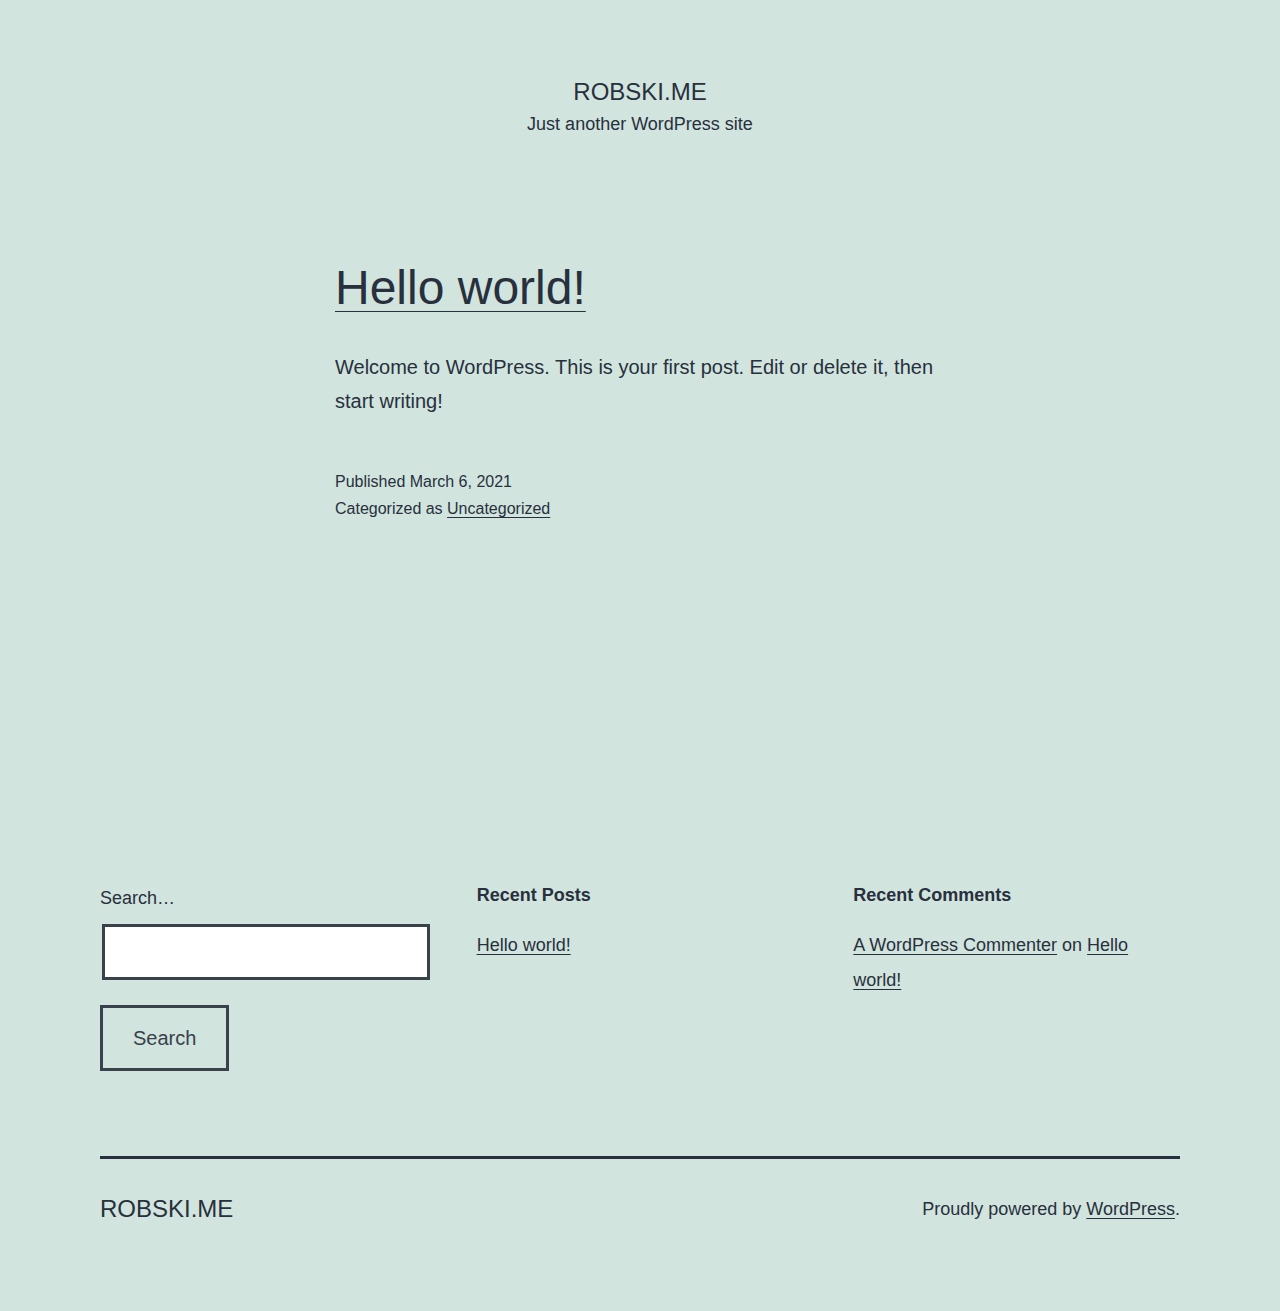
==== index.html @ 369ce889 "Test commit" ====
<!DOCTYPE html>
<html lang="en-US">
<head>
	<meta charset="UTF-8">
	<meta name="viewport" content="width=device-width, initial-scale=1">
	<title>robski.me &#8211; Just another WordPress site</title>
<link rel="dns-prefetch" href="//s.w.org">
<link rel="alternate" type="application/rss+xml" title="robski.me &raquo; Feed" href="/feed/">
<link rel="alternate" type="application/rss+xml" title="robski.me &raquo; Comments Feed" href="/comments/feed/">
		<script>
			window._wpemojiSettings = {"baseUrl":"https:\/\/s.w.org\/images\/core\/emoji\/13.0.1\/72x72\/","ext":".png","svgUrl":"https:\/\/s.w.org\/images\/core\/emoji\/13.0.1\/svg\/","svgExt":".svg","source":{"concatemoji":"\/wp-includes\/js\/wp-emoji-release.min.js?ver=5.6.2"}};
			!function(e,a,t){var n,r,o,i=a.createElement("canvas"),p=i.getContext&&i.getContext("2d");function s(e,t){var a=String.fromCharCode;p.clearRect(0,0,i.width,i.height),p.fillText(a.apply(this,e),0,0);e=i.toDataURL();return p.clearRect(0,0,i.width,i.height),p.fillText(a.apply(this,t),0,0),e===i.toDataURL()}function c(e){var t=a.createElement("script");t.src=e,t.defer=t.type="text/javascript",a.getElementsByTagName("head")[0].appendChild(t)}for(o=Array("flag","emoji"),t.supports={everything:!0,everythingExceptFlag:!0},r=0;r<o.length;r++)t.supports[o[r]]=function(e){if(!p||!p.fillText)return!1;switch(p.textBaseline="top",p.font="600 32px Arial",e){case"flag":return s([127987,65039,8205,9895,65039],[127987,65039,8203,9895,65039])?!1:!s([55356,56826,55356,56819],[55356,56826,8203,55356,56819])&&!s([55356,57332,56128,56423,56128,56418,56128,56421,56128,56430,56128,56423,56128,56447],[55356,57332,8203,56128,56423,8203,56128,56418,8203,56128,56421,8203,56128,56430,8203,56128,56423,8203,56128,56447]);case"emoji":return!s([55357,56424,8205,55356,57212],[55357,56424,8203,55356,57212])}return!1}(o[r]),t.supports.everything=t.supports.everything&&t.supports[o[r]],"flag"!==o[r]&&(t.supports.everythingExceptFlag=t.supports.everythingExceptFlag&&t.supports[o[r]]);t.supports.everythingExceptFlag=t.supports.everythingExceptFlag&&!t.supports.flag,t.DOMReady=!1,t.readyCallback=function(){t.DOMReady=!0},t.supports.everything||(n=function(){t.readyCallback()},a.addEventListener?(a.addEventListener("DOMContentLoaded",n,!1),e.addEventListener("load",n,!1)):(e.attachEvent("onload",n),a.attachEvent("onreadystatechange",function(){"complete"===a.readyState&&t.readyCallback()})),(n=t.source||{}).concatemoji?c(n.concatemoji):n.wpemoji&&n.twemoji&&(c(n.twemoji),c(n.wpemoji)))}(window,document,window._wpemojiSettings);
		</script>
		<style>img.wp-smiley,
img.emoji {
	display: inline !important;
	border: none !important;
	box-shadow: none !important;
	height: 1em !important;
	width: 1em !important;
	margin: 0 .07em !important;
	vertical-align: -0.1em !important;
	background: none !important;
	padding: 0 !important;
}</style>
	<link rel="stylesheet" id="wp-block-library-css" href="/wp-includes/css/dist/block-library/style.min.css?ver=5.6.2" media="all">
<link rel="stylesheet" id="wp-block-library-theme-css" href="/wp-includes/css/dist/block-library/theme.min.css?ver=5.6.2" media="all">
<link rel="stylesheet" id="twenty-twenty-one-style-css" href="/wp-content/themes/twentytwentyone/style.css?ver=1.1" media="all">
<link rel="stylesheet" id="twenty-twenty-one-print-style-css" href="/wp-content/themes/twentytwentyone/assets/css/print.css?ver=1.1" media="print">
<link rel="https://api.w.org/" href="/wp-json/">
<link rel="EditURI" type="application/rsd+xml" title="RSD" href="/xmlrpc.php?rsd">
<link rel="wlwmanifest" type="application/wlwmanifest+xml" href="/wp-includes/wlwmanifest.xml"> 
<meta name="generator" content="WordPress 5.6.2">
<style>.recentcomments a{display:inline !important;padding:0 !important;margin:0 !important;}</style>
</head>

<body class="home blog wp-embed-responsive is-light-theme no-js hfeed">
<div id="page" class="site">
	<a class="skip-link screen-reader-text" href="#content">Skip to content</a>

	
<header id="masthead" class="site-header has-title-and-tagline" role="banner">

	

<div class="site-branding">

	
						<h1 class="site-title">robski.me</h1>
			
			<p class="site-description">
			Just another WordPress site		</p>
	</div>
<!-- .site-branding -->
	

</header><!-- #masthead -->

	<div id="content" class="site-content">
		<div id="primary" class="content-area">
			<main id="main" class="site-main" role="main">

<article id="post-1" class="post-1 post type-post status-publish format-standard hentry category-uncategorized entry">

	
<header class="entry-header">
	<h2 class="entry-title default-max-width"><a href="/hello-world/">Hello world!</a></h2></header><!-- .entry-header -->

	<div class="entry-content">
		<p>Welcome to WordPress. This is your first post. Edit or delete it, then start writing!</p>
	</div>
<!-- .entry-content -->

	<footer class="entry-footer default-max-width">
		<span class="posted-on">Published <time class="entry-date published updated" datetime="2021-03-06T13:00:11+00:00">March 6, 2021</time></span><div class="post-taxonomies"><span class="cat-links">Categorized as <a href="/category/uncategorized/" rel="category tag">Uncategorized</a> </span></div>	</footer><!-- .entry-footer -->
</article><!-- #post-${ID} -->
			</main><!-- #main -->
		</div>
<!-- #primary -->
	</div>
<!-- #content -->

	
	<aside class="widget-area">
		<section id="search-2" class="widget widget_search"><form role="search" method="get" class="search-form" action="/">
	<label for="search-form-1">Search&hellip;</label>
	<input type="search" id="search-form-1" class="search-field" value="" name="s">
	<input type="submit" class="search-submit" value="Search">
</form>
</section>
		<section id="recent-posts-2" class="widget widget_recent_entries">
		<h2 class="widget-title">Recent Posts</h2>
<nav role="navigation" aria-label="Recent Posts">
		<ul>
											<li>
					<a href="/hello-world/">Hello world!</a>
									</li>
					</ul>

		</nav></section><section id="recent-comments-2" class="widget widget_recent_comments"><h2 class="widget-title">Recent Comments</h2>
<nav role="navigation" aria-label="Recent Comments"><ul id="recentcomments"><li class="recentcomments">
<span class="comment-author-link"><a href="https://wordpress.org/" rel="external nofollow ugc" class="url">A WordPress Commenter</a></span> on <a href="/hello-world/#comment-1">Hello world!</a>
</li></ul></nav></section>	</aside><!-- .widget-area -->


	<footer id="colophon" class="site-footer" role="contentinfo">

				<div class="site-info">
			<div class="site-name">
																						robski.me																		</div>
<!-- .site-name -->
			<div class="powered-by">
				Proudly powered by <a href="https://wordpress.org/">WordPress</a>.			</div>
<!-- .powered-by -->

		</div>
<!-- .site-info -->
	</footer><!-- #colophon -->

</div>
<!-- #page -->

<script>document.body.classList.remove("no-js");</script>	<script>
	if ( -1 !== navigator.userAgent.indexOf( 'MSIE' ) || -1 !== navigator.appVersion.indexOf( 'Trident/' ) ) {
		document.body.classList.add( 'is-IE' );
	}
	</script>
	<script id="twenty-twenty-one-ie11-polyfills-js-after">
( Element.prototype.matches && Element.prototype.closest && window.NodeList && NodeList.prototype.forEach ) || document.write( '<script src="/wp-content/themes/twentytwentyone/assets/js/polyfills.js?ver=1.1"><\/scr' + 'ipt>' );
</script>
<script src="/wp-content/themes/twentytwentyone/assets/js/responsive-embeds.js?ver=1.1" id="twenty-twenty-one-responsive-embeds-script-js"></script>
<script src="/wp-includes/js/wp-embed.min.js?ver=5.6.2" id="wp-embed-js"></script>
	<script>
	/(trident|msie)/i.test(navigator.userAgent)&&document.getElementById&&window.addEventListener&&window.addEventListener("hashchange",(function(){var t,e=location.hash.substring(1);/^[A-z0-9_-]+$/.test(e)&&(t=document.getElementById(e))&&(/^(?:a|select|input|button|textarea)$/i.test(t.tagName)||(t.tabIndex=-1),t.focus())}),!1);
	</script>
	
</body>
</html>
---- wp-includes/css/dist/block-library/style.min.css ----
:root{--wp-admin-theme-color:#007cba;--wp-admin-theme-color-darker-10:#006ba1;--wp-admin-theme-color-darker-20:#005a87}#start-resizable-editor-section{display:none}.wp-block-audio figcaption{margin-top:.5em;margin-bottom:1em}.wp-block-audio audio{width:100%;min-width:300px}.wp-block-button__link{color:#fff;background-color:#32373c;border:none;border-radius:1.55em;box-shadow:none;cursor:pointer;display:inline-block;font-size:1.125em;padding:.667em 1.333em;text-align:center;text-decoration:none;overflow-wrap:break-word}.wp-block-button__link:active,.wp-block-button__link:focus,.wp-block-button__link:hover,.wp-block-button__link:visited{color:#fff}.wp-block-button__link.aligncenter{text-align:center}.wp-block-button__link.alignright{text-align:right}.wp-block-button.is-style-squared,.wp-block-button__link.wp-block-button.is-style-squared{border-radius:0}.wp-block-button.no-border-radius,.wp-block-button__link.no-border-radius{border-radius:0!important}.is-style-outline>.wp-block-button__link,.wp-block-button__link.is-style-outline{border:2px solid}.is-style-outline>.wp-block-button__link:not(.has-text-color),.wp-block-button__link.is-style-outline:not(.has-text-color){color:#32373c}.is-style-outline>.wp-block-button__link:not(.has-background),.wp-block-button__link.is-style-outline:not(.has-background){background-color:transparent}.wp-block-buttons .wp-block-button{display:inline-block;margin-right:.5em;margin-bottom:.5em}.wp-block-buttons .wp-block-button:last-child{margin-right:0}.wp-block-buttons.alignright .wp-block-button{margin-right:0;margin-left:.5em}.wp-block-buttons.alignright .wp-block-button:first-child{margin-left:0}.wp-block-buttons.alignleft .wp-block-button{margin-left:0;margin-right:.5em}.wp-block-buttons.alignleft .wp-block-button:last-child{margin-right:0}.wp-block-button.aligncenter,.wp-block-buttons.aligncenter,.wp-block-calendar{text-align:center}.wp-block-calendar tbody td,.wp-block-calendar th{padding:.25em;border:1px solid #ddd}.wp-block-calendar tfoot td{border:none}.wp-block-calendar table{width:100%;border-collapse:collapse}.wp-block-calendar table th{font-weight:400;background:#ddd}.wp-block-calendar a{text-decoration:underline}.wp-block-calendar table caption,.wp-block-calendar table tbody{color:#40464d}.wp-block-categories.alignleft{margin-right:2em}.wp-block-categories.alignright{margin-left:2em}.wp-block-code code{white-space:pre-wrap;overflow-wrap:break-word}.wp-block-columns{display:flex;margin-bottom:1.75em;flex-wrap:wrap}@media (min-width:782px){.wp-block-columns{flex-wrap:nowrap}}.wp-block-columns.has-background{padding:1.25em 2.375em}.wp-block-columns.are-vertically-aligned-top{align-items:flex-start}.wp-block-columns.are-vertically-aligned-center{align-items:center}.wp-block-columns.are-vertically-aligned-bottom{align-items:flex-end}.wp-block-column{flex-grow:1;min-width:0;word-break:break-word;overflow-wrap:break-word}@media (max-width:599px){.wp-block-column{flex-basis:100%!important}}@media (min-width:600px) and (max-width:781px){.wp-block-column:not(:only-child){flex-basis:calc(50% - 1em)!important;flex-grow:0}.wp-block-column:nth-child(2n){margin-left:2em}}@media (min-width:782px){.wp-block-column{flex-basis:0;flex-grow:1}.wp-block-column[style*=flex-basis]{flex-grow:0}.wp-block-column:not(:first-child){margin-left:2em}}.wp-block-column.is-vertically-aligned-top{align-self:flex-start}.wp-block-column.is-vertically-aligned-center{-ms-grid-row-align:center;align-self:center}.wp-block-column.is-vertically-aligned-bottom{align-self:flex-end}.wp-block-column.is-vertically-aligned-bottom,.wp-block-column.is-vertically-aligned-center,.wp-block-column.is-vertically-aligned-top{width:100%}.wp-block-cover,.wp-block-cover-image{position:relative;background-size:cover;background-position:50%;min-height:430px;height:100%;width:100%;display:flex;justify-content:center;align-items:center;padding:1em;box-sizing:border-box}.wp-block-cover-image.has-parallax,.wp-block-cover.has-parallax{background-attachment:fixed}@supports (-webkit-overflow-scrolling:touch){.wp-block-cover-image.has-parallax,.wp-block-cover.has-parallax{background-attachment:scroll}}@media (prefers-reduced-motion:reduce){.wp-block-cover-image.has-parallax,.wp-block-cover.has-parallax{background-attachment:scroll}}.wp-block-cover-image.is-repeated,.wp-block-cover.is-repeated{background-repeat:repeat;background-size:auto}.wp-block-cover-image.has-background-dim:not([class*=-background-color]),.wp-block-cover.has-background-dim:not([class*=-background-color]){background-color:#000}.wp-block-cover-image.has-background-dim:before,.wp-block-cover.has-background-dim:before{content:"";background-color:inherit}.wp-block-cover-image.has-background-dim:not(.has-background-gradient):before,.wp-block-cover-image .wp-block-cover__gradient-background,.wp-block-cover.has-background-dim:not(.has-background-gradient):before,.wp-block-cover .wp-block-cover__gradient-background{position:absolute;top:0;left:0;bottom:0;right:0;z-index:1;opacity:.5}.wp-block-cover-image.has-background-dim.has-background-dim-10 .wp-block-cover__gradient-background,.wp-block-cover-image.has-background-dim.has-background-dim-10:not(.has-background-gradient):before,.wp-block-cover.has-background-dim.has-background-dim-10 .wp-block-cover__gradient-background,.wp-block-cover.has-background-dim.has-background-dim-10:not(.has-background-gradient):before{opacity:.1}.wp-block-cover-image.has-background-dim.has-background-dim-20 .wp-block-cover__gradient-background,.wp-block-cover-image.has-background-dim.has-background-dim-20:not(.has-background-gradient):before,.wp-block-cover.has-background-dim.has-background-dim-20 .wp-block-cover__gradient-background,.wp-block-cover.has-background-dim.has-background-dim-20:not(.has-background-gradient):before{opacity:.2}.wp-block-cover-image.has-background-dim.has-background-dim-30 .wp-block-cover__gradient-background,.wp-block-cover-image.has-background-dim.has-background-dim-30:not(.has-background-gradient):before,.wp-block-cover.has-background-dim.has-background-dim-30 .wp-block-cover__gradient-background,.wp-block-cover.has-background-dim.has-background-dim-30:not(.has-background-gradient):before{opacity:.3}.wp-block-cover-image.has-background-dim.has-background-dim-40 .wp-block-cover__gradient-background,.wp-block-cover-image.has-background-dim.has-background-dim-40:not(.has-background-gradient):before,.wp-block-cover.has-background-dim.has-background-dim-40 .wp-block-cover__gradient-background,.wp-block-cover.has-background-dim.has-background-dim-40:not(.has-background-gradient):before{opacity:.4}.wp-block-cover-image.has-background-dim.has-background-dim-50 .wp-block-cover__gradient-background,.wp-block-cover-image.has-background-dim.has-background-dim-50:not(.has-background-gradient):before,.wp-block-cover.has-background-dim.has-background-dim-50 .wp-block-cover__gradient-background,.wp-block-cover.has-background-dim.has-background-dim-50:not(.has-background-gradient):before{opacity:.5}.wp-block-cover-image.has-background-dim.has-background-dim-60 .wp-block-cover__gradient-background,.wp-block-cover-image.has-background-dim.has-background-dim-60:not(.has-background-gradient):before,.wp-block-cover.has-background-dim.has-background-dim-60 .wp-block-cover__gradient-background,.wp-block-cover.has-background-dim.has-background-dim-60:not(.has-background-gradient):before{opacity:.6}.wp-block-cover-image.has-background-dim.has-background-dim-70 .wp-block-cover__gradient-background,.wp-block-cover-image.has-background-dim.has-background-dim-70:not(.has-background-gradient):before,.wp-block-cover.has-background-dim.has-background-dim-70 .wp-block-cover__gradient-background,.wp-block-cover.has-background-dim.has-background-dim-70:not(.has-background-gradient):before{opacity:.7}.wp-block-cover-image.has-background-dim.has-background-dim-80 .wp-block-cover__gradient-background,.wp-block-cover-image.has-background-dim.has-background-dim-80:not(.has-background-gradient):before,.wp-block-cover.has-background-dim.has-background-dim-80 .wp-block-cover__gradient-background,.wp-block-cover.has-background-dim.has-background-dim-80:not(.has-background-gradient):before{opacity:.8}.wp-block-cover-image.has-background-dim.has-background-dim-90 .wp-block-cover__gradient-background,.wp-block-cover-image.has-background-dim.has-background-dim-90:not(.has-background-gradient):before,.wp-block-cover.has-background-dim.has-background-dim-90 .wp-block-cover__gradient-background,.wp-block-cover.has-background-dim.has-background-dim-90:not(.has-background-gradient):before{opacity:.9}.wp-block-cover-image.has-background-dim.has-background-dim-100 .wp-block-cover__gradient-background,.wp-block-cover-image.has-background-dim.has-background-dim-100:not(.has-background-gradient):before,.wp-block-cover.has-background-dim.has-background-dim-100 .wp-block-cover__gradient-background,.wp-block-cover.has-background-dim.has-background-dim-100:not(.has-background-gradient):before{opacity:1}.wp-block-cover-image.alignleft,.wp-block-cover-image.alignright,.wp-block-cover.alignleft,.wp-block-cover.alignright{max-width:290px;width:100%}.wp-block-cover-image:after,.wp-block-cover:after{display:block;content:"";font-size:0;min-height:inherit}@supports (position:sticky){.wp-block-cover-image:after,.wp-block-cover:after{content:none}}.wp-block-cover-image.aligncenter,.wp-block-cover-image.alignleft,.wp-block-cover-image.alignright,.wp-block-cover.aligncenter,.wp-block-cover.alignleft,.wp-block-cover.alignright{display:flex}.wp-block-cover-image .wp-block-cover__inner-container,.wp-block-cover .wp-block-cover__inner-container{width:100%;z-index:1;color:#fff}.wp-block-cover-image .wp-block-subhead:not(.has-text-color),.wp-block-cover-image h1:not(.has-text-color),.wp-block-cover-image h2:not(.has-text-color),.wp-block-cover-image h3:not(.has-text-color),.wp-block-cover-image h4:not(.has-text-color),.wp-block-cover-image h5:not(.has-text-color),.wp-block-cover-image h6:not(.has-text-color),.wp-block-cover-image p:not(.has-text-color),.wp-block-cover .wp-block-subhead:not(.has-text-color),.wp-block-cover h1:not(.has-text-color),.wp-block-cover h2:not(.has-text-color),.wp-block-cover h3:not(.has-text-color),.wp-block-cover h4:not(.has-text-color),.wp-block-cover h5:not(.has-text-color),.wp-block-cover h6:not(.has-text-color),.wp-block-cover p:not(.has-text-color){color:inherit}.wp-block-cover-image.is-position-top-left,.wp-block-cover.is-position-top-left{align-items:flex-start;justify-content:flex-start}.wp-block-cover-image.is-position-top-center,.wp-block-cover.is-position-top-center{align-items:flex-start;justify-content:center}.wp-block-cover-image.is-position-top-right,.wp-block-cover.is-position-top-right{align-items:flex-start;justify-content:flex-end}.wp-block-cover-image.is-position-center-left,.wp-block-cover.is-position-center-left{align-items:center;justify-content:flex-start}.wp-block-cover-image.is-position-center-center,.wp-block-cover.is-position-center-center{align-items:center;justify-content:center}.wp-block-cover-image.is-position-center-right,.wp-block-cover.is-position-center-right{align-items:center;justify-content:flex-end}.wp-block-cover-image.is-position-bottom-left,.wp-block-cover.is-position-bottom-left{align-items:flex-end;justify-content:flex-start}.wp-block-cover-image.is-position-bottom-center,.wp-block-cover.is-position-bottom-center{align-items:flex-end;justify-content:center}.wp-block-cover-image.is-position-bottom-right,.wp-block-cover.is-position-bottom-right{align-items:flex-end;justify-content:flex-end}.wp-block-cover-image.has-custom-content-position.has-custom-content-position .wp-block-cover__inner-container,.wp-block-cover.has-custom-content-position.has-custom-content-position .wp-block-cover__inner-container{margin:0;width:auto}.wp-block-cover__video-background{position:absolute;top:50%;left:50%;transform:translateX(-50%) translateY(-50%);width:100%;height:100%;z-index:0;-o-object-fit:cover;object-fit:cover}.wp-block-cover-image-text,.wp-block-cover-text,section.wp-block-cover-image h2{color:#fff}.wp-block-cover-image-text a,.wp-block-cover-image-text a:active,.wp-block-cover-image-text a:focus,.wp-block-cover-image-text a:hover,.wp-block-cover-text a,.wp-block-cover-text a:active,.wp-block-cover-text a:focus,.wp-block-cover-text a:hover,section.wp-block-cover-image h2 a,section.wp-block-cover-image h2 a:active,section.wp-block-cover-image h2 a:focus,section.wp-block-cover-image h2 a:hover{color:#fff}.wp-block-cover-image .wp-block-cover.has-left-content{justify-content:flex-start}.wp-block-cover-image .wp-block-cover.has-right-content{justify-content:flex-end}.wp-block-cover-image.has-left-content .wp-block-cover-image-text,.wp-block-cover.has-left-content .wp-block-cover-text,section.wp-block-cover-image.has-left-content>h2{margin-left:0;text-align:left}.wp-block-cover-image.has-right-content .wp-block-cover-image-text,.wp-block-cover.has-right-content .wp-block-cover-text,section.wp-block-cover-image.has-right-content>h2{margin-right:0;text-align:right}.wp-block-cover-image .wp-block-cover-image-text,.wp-block-cover .wp-block-cover-text,section.wp-block-cover-image>h2{font-size:2em;line-height:1.25;z-index:1;margin-bottom:0;max-width:580px;padding:.44em;text-align:center}.wp-block-embed.alignleft,.wp-block-embed.alignright,.wp-block[data-align=left]>[data-type="core/embed"],.wp-block[data-align=right]>[data-type="core/embed"]{max-width:360px;width:100%}.wp-block-embed.alignleft .wp-block-embed__wrapper,.wp-block-embed.alignright .wp-block-embed__wrapper,.wp-block[data-align=left]>[data-type="core/embed"] .wp-block-embed__wrapper,.wp-block[data-align=right]>[data-type="core/embed"] .wp-block-embed__wrapper{min-width:280px}.wp-block-embed{margin-bottom:1em}.wp-block-embed figcaption{margin-top:.5em;margin-bottom:1em}.wp-block-embed iframe{max-width:100%}.wp-block-embed__wrapper{position:relative}.wp-embed-responsive .wp-has-aspect-ratio .wp-block-embed__wrapper:before{content:"";display:block;padding-top:50%}.wp-embed-responsive .wp-has-aspect-ratio iframe{position:absolute;top:0;right:0;bottom:0;left:0;height:100%;width:100%}.wp-embed-responsive .wp-embed-aspect-21-9 .wp-block-embed__wrapper:before{padding-top:42.85%}.wp-embed-responsive .wp-embed-aspect-18-9 .wp-block-embed__wrapper:before{padding-top:50%}.wp-embed-responsive .wp-embed-aspect-16-9 .wp-block-embed__wrapper:before{padding-top:56.25%}.wp-embed-responsive .wp-embed-aspect-4-3 .wp-block-embed__wrapper:before{padding-top:75%}.wp-embed-responsive .wp-embed-aspect-1-1 .wp-block-embed__wrapper:before{padding-top:100%}.wp-embed-responsive .wp-embed-aspect-9-16 .wp-block-embed__wrapper:before{padding-top:177.77%}.wp-embed-responsive .wp-embed-aspect-1-2 .wp-block-embed__wrapper:before{padding-top:200%}.wp-block-file{margin-bottom:1.5em}.wp-block-file.aligncenter{text-align:center}.wp-block-file.alignright{text-align:right}.wp-block-file .wp-block-file__button{background:#32373c;border-radius:2em;color:#fff;font-size:.8em;padding:.5em 1em}.wp-block-file a.wp-block-file__button{text-decoration:none}.wp-block-file a.wp-block-file__button:active,.wp-block-file a.wp-block-file__button:focus,.wp-block-file a.wp-block-file__button:hover,.wp-block-file a.wp-block-file__button:visited{box-shadow:none;color:#fff;opacity:.85;text-decoration:none}.wp-block-file *+.wp-block-file__button{margin-left:.75em}.blocks-gallery-grid,.wp-block-gallery{display:flex;flex-wrap:wrap;list-style-type:none;padding:0;margin:0}.blocks-gallery-grid .blocks-gallery-image,.blocks-gallery-grid .blocks-gallery-item,.wp-block-gallery .blocks-gallery-image,.wp-block-gallery .blocks-gallery-item{margin:0 1em 1em 0;display:flex;flex-grow:1;flex-direction:column;justify-content:center;position:relative;width:calc(50% - 1em)}.blocks-gallery-grid .blocks-gallery-image:nth-of-type(2n),.blocks-gallery-grid .blocks-gallery-item:nth-of-type(2n),.wp-block-gallery .blocks-gallery-image:nth-of-type(2n),.wp-block-gallery .blocks-gallery-item:nth-of-type(2n){margin-right:0}.blocks-gallery-grid .blocks-gallery-image figure,.blocks-gallery-grid .blocks-gallery-item figure,.wp-block-gallery .blocks-gallery-image figure,.wp-block-gallery .blocks-gallery-item figure{margin:0;height:100%}@supports (position:sticky){.blocks-gallery-grid .blocks-gallery-image figure,.blocks-gallery-grid .blocks-gallery-item figure,.wp-block-gallery .blocks-gallery-image figure,.wp-block-gallery .blocks-gallery-item figure{display:flex;align-items:flex-end;justify-content:flex-start}}.blocks-gallery-grid .blocks-gallery-image img,.blocks-gallery-grid .blocks-gallery-item img,.wp-block-gallery .blocks-gallery-image img,.wp-block-gallery .blocks-gallery-item img{display:block;max-width:100%;height:auto;width:100%}@supports (position:sticky){.blocks-gallery-grid .blocks-gallery-image img,.blocks-gallery-grid .blocks-gallery-item img,.wp-block-gallery .blocks-gallery-image img,.wp-block-gallery .blocks-gallery-item img{width:auto}}.blocks-gallery-grid .blocks-gallery-image figcaption,.blocks-gallery-grid .blocks-gallery-item figcaption,.wp-block-gallery .blocks-gallery-image figcaption,.wp-block-gallery .blocks-gallery-item figcaption{position:absolute;bottom:0;width:100%;max-height:100%;overflow:auto;padding:3em .77em .7em;color:#fff;text-align:center;font-size:.8em;background:linear-gradient(0deg,rgba(0,0,0,.7),rgba(0,0,0,.3) 70%,transparent);box-sizing:border-box;margin:0}.blocks-gallery-grid .blocks-gallery-image figcaption img,.blocks-gallery-grid .blocks-gallery-item figcaption img,.wp-block-gallery .blocks-gallery-image figcaption img,.wp-block-gallery .blocks-gallery-item figcaption img{display:inline}.blocks-gallery-grid figcaption,.wp-block-gallery figcaption{flex-grow:1}.blocks-gallery-grid.is-cropped .blocks-gallery-image a,.blocks-gallery-grid.is-cropped .blocks-gallery-image img,.blocks-gallery-grid.is-cropped .blocks-gallery-item a,.blocks-gallery-grid.is-cropped .blocks-gallery-item img,.wp-block-gallery.is-cropped .blocks-gallery-image a,.wp-block-gallery.is-cropped .blocks-gallery-image img,.wp-block-gallery.is-cropped .blocks-gallery-item a,.wp-block-gallery.is-cropped .blocks-gallery-item img{width:100%}@supports (position:sticky){.blocks-gallery-grid.is-cropped .blocks-gallery-image a,.blocks-gallery-grid.is-cropped .blocks-gallery-image img,.blocks-gallery-grid.is-cropped .blocks-gallery-item a,.blocks-gallery-grid.is-cropped .blocks-gallery-item img,.wp-block-gallery.is-cropped .blocks-gallery-image a,.wp-block-gallery.is-cropped .blocks-gallery-image img,.wp-block-gallery.is-cropped .blocks-gallery-item a,.wp-block-gallery.is-cropped .blocks-gallery-item img{height:100%;flex:1;-o-object-fit:cover;object-fit:cover}}.blocks-gallery-grid.columns-1 .blocks-gallery-image,.blocks-gallery-grid.columns-1 .blocks-gallery-item,.wp-block-gallery.columns-1 .blocks-gallery-image,.wp-block-gallery.columns-1 .blocks-gallery-item{width:100%;margin-right:0}@media (min-width:600px){.blocks-gallery-grid.columns-3 .blocks-gallery-image,.blocks-gallery-grid.columns-3 .blocks-gallery-item,.wp-block-gallery.columns-3 .blocks-gallery-image,.wp-block-gallery.columns-3 .blocks-gallery-item{width:calc(33.33333% - .66667em);margin-right:1em}.blocks-gallery-grid.columns-4 .blocks-gallery-image,.blocks-gallery-grid.columns-4 .blocks-gallery-item,.wp-block-gallery.columns-4 .blocks-gallery-image,.wp-block-gallery.columns-4 .blocks-gallery-item{width:calc(25% - .75em);margin-right:1em}.blocks-gallery-grid.columns-5 .blocks-gallery-image,.blocks-gallery-grid.columns-5 .blocks-gallery-item,.wp-block-gallery.columns-5 .blocks-gallery-image,.wp-block-gallery.columns-5 .blocks-gallery-item{width:calc(20% - .8em);margin-right:1em}.blocks-gallery-grid.columns-6 .blocks-gallery-image,.blocks-gallery-grid.columns-6 .blocks-gallery-item,.wp-block-gallery.columns-6 .blocks-gallery-image,.wp-block-gallery.columns-6 .blocks-gallery-item{width:calc(16.66667% - .83333em);margin-right:1em}.blocks-gallery-grid.columns-7 .blocks-gallery-image,.blocks-gallery-grid.columns-7 .blocks-gallery-item,.wp-block-gallery.columns-7 .blocks-gallery-image,.wp-block-gallery.columns-7 .blocks-gallery-item{width:calc(14.28571% - .85714em);margin-right:1em}.blocks-gallery-grid.columns-8 .blocks-gallery-image,.blocks-gallery-grid.columns-8 .blocks-gallery-item,.wp-block-gallery.columns-8 .blocks-gallery-image,.wp-block-gallery.columns-8 .blocks-gallery-item{width:calc(12.5% - .875em);margin-right:1em}.blocks-gallery-grid.columns-1 .blocks-gallery-image:nth-of-type(1n),.blocks-gallery-grid.columns-1 .blocks-gallery-item:nth-of-type(1n),.wp-block-gallery.columns-1 .blocks-gallery-image:nth-of-type(1n),.wp-block-gallery.columns-1 .blocks-gallery-item:nth-of-type(1n){margin-right:0}.blocks-gallery-grid.columns-2 .blocks-gallery-image:nth-of-type(2n),.blocks-gallery-grid.columns-2 .blocks-gallery-item:nth-of-type(2n),.wp-block-gallery.columns-2 .blocks-gallery-image:nth-of-type(2n),.wp-block-gallery.columns-2 .blocks-gallery-item:nth-of-type(2n){margin-right:0}.blocks-gallery-grid.columns-3 .blocks-gallery-image:nth-of-type(3n),.blocks-gallery-grid.columns-3 .blocks-gallery-item:nth-of-type(3n),.wp-block-gallery.columns-3 .blocks-gallery-image:nth-of-type(3n),.wp-block-gallery.columns-3 .blocks-gallery-item:nth-of-type(3n){margin-right:0}.blocks-gallery-grid.columns-4 .blocks-gallery-image:nth-of-type(4n),.blocks-gallery-grid.columns-4 .blocks-gallery-item:nth-of-type(4n),.wp-block-gallery.columns-4 .blocks-gallery-image:nth-of-type(4n),.wp-block-gallery.columns-4 .blocks-gallery-item:nth-of-type(4n){margin-right:0}.blocks-gallery-grid.columns-5 .blocks-gallery-image:nth-of-type(5n),.blocks-gallery-grid.columns-5 .blocks-gallery-item:nth-of-type(5n),.wp-block-gallery.columns-5 .blocks-gallery-image:nth-of-type(5n),.wp-block-gallery.columns-5 .blocks-gallery-item:nth-of-type(5n){margin-right:0}.blocks-gallery-grid.columns-6 .blocks-gallery-image:nth-of-type(6n),.blocks-gallery-grid.columns-6 .blocks-gallery-item:nth-of-type(6n),.wp-block-gallery.columns-6 .blocks-gallery-image:nth-of-type(6n),.wp-block-gallery.columns-6 .blocks-gallery-item:nth-of-type(6n){margin-right:0}.blocks-gallery-grid.columns-7 .blocks-gallery-image:nth-of-type(7n),.blocks-gallery-grid.columns-7 .blocks-gallery-item:nth-of-type(7n),.wp-block-gallery.columns-7 .blocks-gallery-image:nth-of-type(7n),.wp-block-gallery.columns-7 .blocks-gallery-item:nth-of-type(7n){margin-right:0}.blocks-gallery-grid.columns-8 .blocks-gallery-image:nth-of-type(8n),.blocks-gallery-grid.columns-8 .blocks-gallery-item:nth-of-type(8n),.wp-block-gallery.columns-8 .blocks-gallery-image:nth-of-type(8n),.wp-block-gallery.columns-8 .blocks-gallery-item:nth-of-type(8n){margin-right:0}}.blocks-gallery-grid .blocks-gallery-image:last-child,.blocks-gallery-grid .blocks-gallery-item:last-child,.wp-block-gallery .blocks-gallery-image:last-child,.wp-block-gallery .blocks-gallery-item:last-child{margin-right:0}.blocks-gallery-grid.alignleft,.blocks-gallery-grid.alignright,.wp-block-gallery.alignleft,.wp-block-gallery.alignright{max-width:290px;width:100%}.blocks-gallery-grid.aligncenter .blocks-gallery-item figure,.wp-block-gallery.aligncenter .blocks-gallery-item figure{justify-content:center}.wp-block-group{box-sizing:border-box}h1.has-background,h2.has-background,h3.has-background,h4.has-background,h5.has-background,h6.has-background{padding:1.25em 2.375em}.wp-block-image{margin-bottom:1em}.wp-block-image img{max-width:100%}.wp-block-image.aligncenter{text-align:center}.wp-block-image.alignfull img,.wp-block-image.alignwide img{width:100%}.wp-block-image .aligncenter,.wp-block-image .alignleft,.wp-block-image .alignright{display:table}.wp-block-image .aligncenter>figcaption,.wp-block-image .alignleft>figcaption,.wp-block-image .alignright>figcaption{display:table-caption;caption-side:bottom}.wp-block-image .alignleft{float:left;margin:.5em 1em .5em 0}.wp-block-image .alignright{float:right;margin:.5em 0 .5em 1em}.wp-block-image .aligncenter{margin-left:auto;margin-right:auto}.wp-block-image figcaption{margin-top:.5em;margin-bottom:1em}.is-style-circle-mask img,.is-style-rounded img{border-radius:9999px}@supports ((-webkit-mask-image:none) or (mask-image:none)) or (-webkit-mask-image:none){.is-style-circle-mask img{-webkit-mask-image:url('data:image/svg+xml;utf8,<svg viewBox="0 0 100 100" xmlns="http://www.w3.org/2000/svg"><circle cx="50" cy="50" r="50"/></svg>');mask-image:url('data:image/svg+xml;utf8,<svg viewBox="0 0 100 100" xmlns="http://www.w3.org/2000/svg"><circle cx="50" cy="50" r="50"/></svg>');mask-mode:alpha;-webkit-mask-repeat:no-repeat;mask-repeat:no-repeat;-webkit-mask-size:contain;mask-size:contain;-webkit-mask-position:center;mask-position:center;border-radius:0}}.wp-block-latest-comments__comment{line-height:1.1;list-style:none;margin-bottom:1em}.has-avatars .wp-block-latest-comments__comment{min-height:2.25em;list-style:none}.has-avatars .wp-block-latest-comments__comment .wp-block-latest-comments__comment-excerpt,.has-avatars .wp-block-latest-comments__comment .wp-block-latest-comments__comment-meta{margin-left:3.25em}.has-dates .wp-block-latest-comments__comment,.has-excerpts .wp-block-latest-comments__comment{line-height:1.5}.wp-block-latest-comments__comment-excerpt p{font-size:.875em;line-height:1.8;margin:.36em 0 1.4em}.wp-block-latest-comments__comment-date{display:block;font-size:.75em}.wp-block-latest-comments .avatar,.wp-block-latest-comments__comment-avatar{border-radius:1.5em;display:block;float:left;height:2.5em;margin-right:.75em;width:2.5em}.wp-block-latest-posts.alignleft{margin-right:2em}.wp-block-latest-posts.alignright{margin-left:2em}.wp-block-latest-posts.wp-block-latest-posts__list{list-style:none}.wp-block-latest-posts.wp-block-latest-posts__list li{clear:both}.wp-block-latest-posts.is-grid{display:flex;flex-wrap:wrap;padding:0}.wp-block-latest-posts.is-grid li{margin:0 1.25em 1.25em 0;width:100%}@media (min-width:600px){.wp-block-latest-posts.columns-2 li{width:calc(50% - .625em)}.wp-block-latest-posts.columns-2 li:nth-child(2n){margin-right:0}.wp-block-latest-posts.columns-3 li{width:calc(33.33333% - .83333em)}.wp-block-latest-posts.columns-3 li:nth-child(3n){margin-right:0}.wp-block-latest-posts.columns-4 li{width:calc(25% - .9375em)}.wp-block-latest-posts.columns-4 li:nth-child(4n){margin-right:0}.wp-block-latest-posts.columns-5 li{width:calc(20% - 1em)}.wp-block-latest-posts.columns-5 li:nth-child(5n){margin-right:0}.wp-block-latest-posts.columns-6 li{width:calc(16.66667% - 1.04167em)}.wp-block-latest-posts.columns-6 li:nth-child(6n){margin-right:0}}.wp-block-latest-posts__post-author,.wp-block-latest-posts__post-date{display:block;color:#555;font-size:.8125em}.wp-block-latest-posts__post-excerpt{margin-top:.5em;margin-bottom:1em}.wp-block-latest-posts__featured-image a{display:inline-block}.wp-block-latest-posts__featured-image img{height:auto;width:auto}.wp-block-latest-posts__featured-image.alignleft{margin-right:1em}.wp-block-latest-posts__featured-image.alignright{margin-left:1em}.wp-block-latest-posts__featured-image.aligncenter{margin-bottom:1em;text-align:center}.block-editor-image-alignment-control__row .components-base-control__field{display:flex;justify-content:space-between;align-items:center}.block-editor-image-alignment-control__row .components-base-control__field .components-base-control__label{margin-bottom:0}ol.has-background,ul.has-background{padding:1.25em 2.375em}.wp-block-media-text{
  /*!rtl:begin:ignore*/direction:ltr;
  /*!rtl:end:ignore*/display:-ms-grid;display:grid;-ms-grid-columns:50% 1fr;grid-template-columns:50% 1fr;-ms-grid-rows:auto;grid-template-rows:auto}.wp-block-media-text.has-media-on-the-right{-ms-grid-columns:1fr 50%;grid-template-columns:1fr 50%}.wp-block-media-text.is-vertically-aligned-top .wp-block-media-text__content,.wp-block-media-text.is-vertically-aligned-top .wp-block-media-text__media{-ms-grid-row-align:start;align-self:start}.wp-block-media-text.is-vertically-aligned-center .wp-block-media-text__content,.wp-block-media-text.is-vertically-aligned-center .wp-block-media-text__media,.wp-block-media-text .wp-block-media-text__content,.wp-block-media-text .wp-block-media-text__media{-ms-grid-row-align:center;align-self:center}.wp-block-media-text.is-vertically-aligned-bottom .wp-block-media-text__content,.wp-block-media-text.is-vertically-aligned-bottom .wp-block-media-text__media{-ms-grid-row-align:end;align-self:end}.wp-block-media-text .wp-block-media-text__media{
  /*!rtl:begin:ignore*/-ms-grid-column:1;grid-column:1;-ms-grid-row:1;grid-row:1;
  /*!rtl:end:ignore*/margin:0}.wp-block-media-text .wp-block-media-text__content{direction:ltr;
  /*!rtl:begin:ignore*/-ms-grid-column:2;grid-column:2;-ms-grid-row:1;grid-row:1;
  /*!rtl:end:ignore*/padding:0 8%;word-break:break-word}.wp-block-media-text.has-media-on-the-right .wp-block-media-text__media{
  /*!rtl:begin:ignore*/-ms-grid-column:2;grid-column:2;-ms-grid-row:1;grid-row:1
  /*!rtl:end:ignore*/}.wp-block-media-text.has-media-on-the-right .wp-block-media-text__content{
  /*!rtl:begin:ignore*/-ms-grid-column:1;grid-column:1;-ms-grid-row:1;grid-row:1
  /*!rtl:end:ignore*/}.wp-block-media-text__media img,.wp-block-media-text__media video{max-width:unset;width:100%;vertical-align:middle}.wp-block-media-text.is-image-fill figure.wp-block-media-text__media{height:100%;min-height:250px;background-size:cover}.wp-block-media-text.is-image-fill figure.wp-block-media-text__media>img{position:absolute;width:1px;height:1px;padding:0;margin:-1px;overflow:hidden;clip:rect(0,0,0,0);border:0}@media (max-width:600px){.wp-block-media-text.is-stacked-on-mobile{-ms-grid-columns:100%!important;grid-template-columns:100%!important}.wp-block-media-text.is-stacked-on-mobile .wp-block-media-text__media{-ms-grid-column:1;grid-column:1;-ms-grid-row:1;grid-row:1}.wp-block-media-text.is-stacked-on-mobile .wp-block-media-text__content{-ms-grid-column:1;grid-column:1;-ms-grid-row:2;grid-row:2}}.wp-block-navigation:not(.has-background) .wp-block-navigation__container .wp-block-navigation-link:not(.has-text-color){color:#1e1e1e}.wp-block-navigation:not(.has-background) .wp-block-navigation__container .wp-block-navigation__container{background-color:#fff}.items-justified-left>ul{justify-content:flex-start}.items-justified-center>ul{justify-content:center}.items-justified-right>ul{justify-content:flex-end}.wp-block-navigation-link{display:flex;align-items:center;position:relative;margin:0}.wp-block-navigation-link .wp-block-navigation__container:empty{display:none}.wp-block-navigation__container{list-style:none;margin:0;padding-left:0;display:flex;flex-wrap:wrap}.is-vertical .wp-block-navigation__container{display:block}.has-child>.wp-block-navigation-link__content{padding-right:.5em}.has-child .wp-block-navigation__container{border:1px solid rgba(0,0,0,.15);background-color:inherit;color:inherit;position:absolute;left:0;top:100%;width:-webkit-fit-content;width:-moz-fit-content;width:fit-content;z-index:2;opacity:0;transition:opacity .1s linear;visibility:hidden}.has-child .wp-block-navigation__container>.wp-block-navigation-link>.wp-block-navigation-link__content{flex-grow:1}.has-child .wp-block-navigation__container>.wp-block-navigation-link>.wp-block-navigation-link__submenu-icon{padding-right:.5em}@media (min-width:782px){.has-child .wp-block-navigation__container{left:1.5em}.has-child .wp-block-navigation__container .wp-block-navigation__container{left:100%;top:-1px}.has-child .wp-block-navigation__container .wp-block-navigation__container:before{content:"";position:absolute;right:100%;height:100%;display:block;width:.5em;background:transparent}.has-child .wp-block-navigation__container .wp-block-navigation-link__submenu-icon svg{transform:rotate(0)}}.has-child:hover{cursor:pointer}.has-child:hover>.wp-block-navigation__container{visibility:visible;opacity:1;display:flex;flex-direction:column}.has-child:focus-within{cursor:pointer}.has-child:focus-within>.wp-block-navigation__container{visibility:visible;opacity:1;display:flex;flex-direction:column}.wp-block-navigation-link__content{color:inherit;text-decoration:none;padding:.5em 1em}.wp-block-navigation-link__content+.wp-block-navigation-link__content{padding-top:0}.has-text-color .wp-block-navigation-link__content{color:inherit}.wp-block-navigation-link__label{word-break:normal;overflow-wrap:break-word}.wp-block-navigation-link__submenu-icon{height:inherit;padding:.375em 1em .375em 0}.wp-block-navigation-link__submenu-icon svg{fill:currentColor}@media (min-width:782px){.wp-block-navigation-link__submenu-icon svg{transform:rotate(90deg)}}.is-small-text{font-size:.875em}.is-regular-text{font-size:1em}.is-large-text{font-size:2.25em}.is-larger-text{font-size:3em}.has-drop-cap:not(:focus):first-letter{float:left;font-size:8.4em;line-height:.68;font-weight:100;margin:.05em .1em 0 0;text-transform:uppercase;font-style:normal}p.has-background{padding:1.25em 2.375em}p.has-text-color a{color:inherit}.wp-block-post-author{display:flex;flex-wrap:wrap}.wp-block-post-author__byline{width:100%;margin-top:0;margin-bottom:0;font-size:.5em}.wp-block-post-author__avatar{margin-right:1em}.wp-block-post-author__bio{margin-bottom:.7em;font-size:.7em}.wp-block-post-author__content{flex-grow:1;flex-basis:0}.wp-block-post-author__name{font-weight:700;margin:0}.wp-block-pullquote{padding:3em 0;margin-left:0;margin-right:0;text-align:center}.wp-block-pullquote.alignleft,.wp-block-pullquote.alignright{max-width:290px}.wp-block-pullquote.alignleft p,.wp-block-pullquote.alignright p{font-size:1.25em}.wp-block-pullquote p{font-size:1.75em;line-height:1.6}.wp-block-pullquote cite,.wp-block-pullquote footer{position:relative}.wp-block-pullquote .has-text-color a{color:inherit}.wp-block-pullquote:not(.is-style-solid-color){background:none}.wp-block-pullquote.is-style-solid-color{border:none}.wp-block-pullquote.is-style-solid-color blockquote{margin-left:auto;margin-right:auto;text-align:left;max-width:60%}.wp-block-pullquote.is-style-solid-color blockquote p{margin-top:0;margin-bottom:0;font-size:2em}.wp-block-pullquote.is-style-solid-color blockquote cite{text-transform:none;font-style:normal}.wp-block-pullquote cite{color:inherit}.wp-block-quote.is-large,.wp-block-quote.is-style-large{margin-bottom:1em;padding:0 1em}.wp-block-quote.is-large p,.wp-block-quote.is-style-large p{font-size:1.5em;font-style:italic;line-height:1.6}.wp-block-quote.is-large cite,.wp-block-quote.is-large footer,.wp-block-quote.is-style-large cite,.wp-block-quote.is-style-large footer{font-size:1.125em;text-align:right}.wp-block-rss.alignleft{margin-right:2em}.wp-block-rss.alignright{margin-left:2em}.wp-block-rss.is-grid{display:flex;flex-wrap:wrap;padding:0;list-style:none}.wp-block-rss.is-grid li{margin:0 1em 1em 0;width:100%}@media (min-width:600px){.wp-block-rss.columns-2 li{width:calc(50% - 1em)}.wp-block-rss.columns-3 li{width:calc(33.33333% - 1em)}.wp-block-rss.columns-4 li{width:calc(25% - 1em)}.wp-block-rss.columns-5 li{width:calc(20% - 1em)}.wp-block-rss.columns-6 li{width:calc(16.66667% - 1em)}}.wp-block-rss__item-author,.wp-block-rss__item-publish-date{display:block;color:#555;font-size:.8125em}.wp-block-search .wp-block-search__inside-wrapper{display:flex;flex:auto;flex-wrap:nowrap;max-width:100%}.wp-block-search .wp-block-search__label{width:100%}.wp-block-search .wp-block-search__input{flex-grow:1;min-width:3em;border:1px solid #949494}.wp-block-search .wp-block-search__button{margin-left:.625em;word-break:normal}.wp-block-search .wp-block-search__button svg{min-width:1.5em;min-height:1.5em}.wp-block-search.wp-block-search__button-only .wp-block-search__button{margin-left:0}.wp-block-search.wp-block-search__button-inside .wp-block-search__inside-wrapper{padding:4px;border:1px solid #949494}.wp-block-search.wp-block-search__button-inside .wp-block-search__inside-wrapper .wp-block-search__input{border-radius:0;border:none;padding:0 0 0 .25em}.wp-block-search.wp-block-search__button-inside .wp-block-search__inside-wrapper .wp-block-search__input:focus{outline:none}.wp-block-search.wp-block-search__button-inside .wp-block-search__inside-wrapper .wp-block-search__button{padding:.125em .5em}.wp-block-separator.is-style-wide{border-bottom-width:1px}.wp-block-separator.is-style-dots{background:none!important;border:none;text-align:center;max-width:none;line-height:1;height:auto}.wp-block-separator.is-style-dots:before{content:"\00b7 \00b7 \00b7";color:currentColor;font-size:1.5em;letter-spacing:2em;padding-left:2em;font-family:serif}.wp-block-custom-logo .aligncenter{display:table}.wp-block-social-links{display:flex;flex-wrap:wrap;justify-content:flex-start;padding-left:0;padding-right:0;text-indent:0;margin-left:0}.wp-block-social-links .wp-social-link a,.wp-block-social-links .wp-social-link a:hover{text-decoration:none;border-bottom:0;box-shadow:none}.wp-social-link{display:block;width:36px;height:36px;border-radius:9999px;margin:0 8px 8px 0;transition:transform .1s ease}@media (prefers-reduced-motion:reduce){.wp-social-link{transition-duration:0s}}.wp-social-link a{padding:6px;display:block;line-height:0;transition:transform .1s ease}.wp-social-link a,.wp-social-link a:active,.wp-social-link a:hover,.wp-social-link a:visited,.wp-social-link svg{color:currentColor;fill:currentColor}.wp-social-link:hover{transform:scale(1.1)}.wp-block-social-links.aligncenter{justify-content:center;display:flex}.wp-block-social-links:not(.is-style-logos-only) .wp-social-link{background-color:#f0f0f0;color:#444}.wp-block-social-links:not(.is-style-logos-only) .wp-social-link-amazon{background-color:#f90;color:#fff}.wp-block-social-links:not(.is-style-logos-only) .wp-social-link-bandcamp{background-color:#1ea0c3;color:#fff}.wp-block-social-links:not(.is-style-logos-only) .wp-social-link-behance{background-color:#0757fe;color:#fff}.wp-block-social-links:not(.is-style-logos-only) .wp-social-link-codepen{background-color:#1e1f26;color:#fff}.wp-block-social-links:not(.is-style-logos-only) .wp-social-link-deviantart{background-color:#02e49b;color:#fff}.wp-block-social-links:not(.is-style-logos-only) .wp-social-link-dribbble{background-color:#e94c89;color:#fff}.wp-block-social-links:not(.is-style-logos-only) .wp-social-link-dropbox{background-color:#4280ff;color:#fff}.wp-block-social-links:not(.is-style-logos-only) .wp-social-link-etsy{background-color:#f45800;color:#fff}.wp-block-social-links:not(.is-style-logos-only) .wp-social-link-facebook{background-color:#1778f2;color:#fff}.wp-block-social-links:not(.is-style-logos-only) .wp-social-link-fivehundredpx{background-color:#000;color:#fff}.wp-block-social-links:not(.is-style-logos-only) .wp-social-link-flickr{background-color:#0461dd;color:#fff}.wp-block-social-links:not(.is-style-logos-only) .wp-social-link-foursquare{background-color:#e65678;color:#fff}.wp-block-social-links:not(.is-style-logos-only) .wp-social-link-github{background-color:#24292d;color:#fff}.wp-block-social-links:not(.is-style-logos-only) .wp-social-link-goodreads{background-color:#eceadd;color:#382110}.wp-block-social-links:not(.is-style-logos-only) .wp-social-link-google{background-color:#ea4434;color:#fff}.wp-block-social-links:not(.is-style-logos-only) .wp-social-link-instagram{background-color:#f00075;color:#fff}.wp-block-social-links:not(.is-style-logos-only) .wp-social-link-lastfm{background-color:#e21b24;color:#fff}.wp-block-social-links:not(.is-style-logos-only) .wp-social-link-linkedin{background-color:#0d66c2;color:#fff}.wp-block-social-links:not(.is-style-logos-only) .wp-social-link-mastodon{background-color:#3288d4;color:#fff}.wp-block-social-links:not(.is-style-logos-only) .wp-social-link-medium{background-color:#02ab6c;color:#fff}.wp-block-social-links:not(.is-style-logos-only) .wp-social-link-meetup{background-color:#f6405f;color:#fff}.wp-block-social-links:not(.is-style-logos-only) .wp-social-link-pinterest{background-color:#e60122;color:#fff}.wp-block-social-links:not(.is-style-logos-only) .wp-social-link-pocket{background-color:#ef4155;color:#fff}.wp-block-social-links:not(.is-style-logos-only) .wp-social-link-reddit{background-color:#fe4500;color:#fff}.wp-block-social-links:not(.is-style-logos-only) .wp-social-link-skype{background-color:#0478d7;color:#fff}.wp-block-social-links:not(.is-style-logos-only) .wp-social-link-snapchat{background-color:#fefc00;color:#fff;stroke:#000}.wp-block-social-links:not(.is-style-logos-only) .wp-social-link-soundcloud{background-color:#ff5600;color:#fff}.wp-block-social-links:not(.is-style-logos-only) .wp-social-link-spotify{background-color:#1bd760;color:#fff}.wp-block-social-links:not(.is-style-logos-only) .wp-social-link-tumblr{background-color:#011835;color:#fff}.wp-block-social-links:not(.is-style-logos-only) .wp-social-link-twitch{background-color:#6440a4;color:#fff}.wp-block-social-links:not(.is-style-logos-only) .wp-social-link-twitter{background-color:#1da1f2;color:#fff}.wp-block-social-links:not(.is-style-logos-only) .wp-social-link-vimeo{background-color:#1eb7ea;color:#fff}.wp-block-social-links:not(.is-style-logos-only) .wp-social-link-vk{background-color:#4680c2;color:#fff}.wp-block-social-links:not(.is-style-logos-only) .wp-social-link-wordpress{background-color:#3499cd;color:#fff}.wp-block-social-links:not(.is-style-logos-only) .wp-social-link-yelp{background-color:#d32422;color:#fff}.wp-block-social-links:not(.is-style-logos-only) .wp-social-link-youtube{background-color:red;color:#fff}.wp-block-social-links.is-style-logos-only .wp-social-link{background:none;padding:4px}.wp-block-social-links.is-style-logos-only .wp-social-link svg{width:28px;height:28px}.wp-block-social-links.is-style-logos-only .wp-social-link-amazon{color:#f90}.wp-block-social-links.is-style-logos-only .wp-social-link-bandcamp{color:#1ea0c3}.wp-block-social-links.is-style-logos-only .wp-social-link-behance{color:#0757fe}.wp-block-social-links.is-style-logos-only .wp-social-link-codepen{color:#1e1f26}.wp-block-social-links.is-style-logos-only .wp-social-link-deviantart{color:#02e49b}.wp-block-social-links.is-style-logos-only .wp-social-link-dribbble{color:#e94c89}.wp-block-social-links.is-style-logos-only .wp-social-link-dropbox{color:#4280ff}.wp-block-social-links.is-style-logos-only .wp-social-link-etsy{color:#f45800}.wp-block-social-links.is-style-logos-only .wp-social-link-facebook{color:#1778f2}.wp-block-social-links.is-style-logos-only .wp-social-link-fivehundredpx{color:#000}.wp-block-social-links.is-style-logos-only .wp-social-link-flickr{color:#0461dd}.wp-block-social-links.is-style-logos-only .wp-social-link-foursquare{color:#e65678}.wp-block-social-links.is-style-logos-only .wp-social-link-github{color:#24292d}.wp-block-social-links.is-style-logos-only .wp-social-link-goodreads{color:#382110}.wp-block-social-links.is-style-logos-only .wp-social-link-google{color:#ea4434}.wp-block-social-links.is-style-logos-only .wp-social-link-instagram{color:#f00075}.wp-block-social-links.is-style-logos-only .wp-social-link-lastfm{color:#e21b24}.wp-block-social-links.is-style-logos-only .wp-social-link-linkedin{color:#0d66c2}.wp-block-social-links.is-style-logos-only .wp-social-link-mastodon{color:#3288d4}.wp-block-social-links.is-style-logos-only .wp-social-link-medium{color:#02ab6c}.wp-block-social-links.is-style-logos-only .wp-social-link-meetup{color:#f6405f}.wp-block-social-links.is-style-logos-only .wp-social-link-pinterest{color:#e60122}.wp-block-social-links.is-style-logos-only .wp-social-link-pocket{color:#ef4155}.wp-block-social-links.is-style-logos-only .wp-social-link-reddit{color:#fe4500}.wp-block-social-links.is-style-logos-only .wp-social-link-skype{color:#0478d7}.wp-block-social-links.is-style-logos-only .wp-social-link-snapchat{color:#fff;stroke:#000}.wp-block-social-links.is-style-logos-only .wp-social-link-soundcloud{color:#ff5600}.wp-block-social-links.is-style-logos-only .wp-social-link-spotify{color:#1bd760}.wp-block-social-links.is-style-logos-only .wp-social-link-tumblr{color:#011835}.wp-block-social-links.is-style-logos-only .wp-social-link-twitch{color:#6440a4}.wp-block-social-links.is-style-logos-only .wp-social-link-twitter{color:#1da1f2}.wp-block-social-links.is-style-logos-only .wp-social-link-vimeo{color:#1eb7ea}.wp-block-social-links.is-style-logos-only .wp-social-link-vk{color:#4680c2}.wp-block-social-links.is-style-logos-only .wp-social-link-wordpress{color:#3499cd}.wp-block-social-links.is-style-logos-only .wp-social-link-yelp{background-color:#d32422;color:#fff}.wp-block-social-links.is-style-logos-only .wp-social-link-youtube{color:red}.wp-block-social-links.is-style-pill-shape .wp-social-link{width:auto}.wp-block-social-links.is-style-pill-shape .wp-social-link a{padding-left:16px;padding-right:16px}.wp-block-spacer{clear:both}p.wp-block-subhead{font-size:1.1em;font-style:italic;opacity:.75}.wp-block-table{overflow-x:auto}.wp-block-table table{width:100%}.wp-block-table .has-fixed-layout{table-layout:fixed;width:100%}.wp-block-table .has-fixed-layout td,.wp-block-table .has-fixed-layout th{word-break:break-word}.wp-block-table.aligncenter,.wp-block-table.alignleft,.wp-block-table.alignright{display:table;width:auto}.wp-block-table.aligncenter td,.wp-block-table.aligncenter th,.wp-block-table.alignleft td,.wp-block-table.alignleft th,.wp-block-table.alignright td,.wp-block-table.alignright th{word-break:break-word}.wp-block-table .has-subtle-light-gray-background-color{background-color:#f3f4f5}.wp-block-table .has-subtle-pale-green-background-color{background-color:#e9fbe5}.wp-block-table .has-subtle-pale-blue-background-color{background-color:#e7f5fe}.wp-block-table .has-subtle-pale-pink-background-color{background-color:#fcf0ef}.wp-block-table.is-style-stripes{border-spacing:0;border-collapse:inherit;background-color:transparent;border-bottom:1px solid #f0f0f0}.wp-block-table.is-style-stripes tbody tr:nth-child(odd){background-color:#f0f0f0}.wp-block-table.is-style-stripes.has-subtle-light-gray-background-color tbody tr:nth-child(odd){background-color:#f3f4f5}.wp-block-table.is-style-stripes.has-subtle-pale-green-background-color tbody tr:nth-child(odd){background-color:#e9fbe5}.wp-block-table.is-style-stripes.has-subtle-pale-blue-background-color tbody tr:nth-child(odd){background-color:#e7f5fe}.wp-block-table.is-style-stripes.has-subtle-pale-pink-background-color tbody tr:nth-child(odd){background-color:#fcf0ef}.wp-block-table.is-style-stripes td,.wp-block-table.is-style-stripes th{border-color:transparent}.wp-block-text-columns,.wp-block-text-columns.aligncenter{display:flex}.wp-block-text-columns .wp-block-column{margin:0 1em;padding:0}.wp-block-text-columns .wp-block-column:first-child{margin-left:0}.wp-block-text-columns .wp-block-column:last-child{margin-right:0}.wp-block-text-columns.columns-2 .wp-block-column{width:50%}.wp-block-text-columns.columns-3 .wp-block-column{width:33.33333%}.wp-block-text-columns.columns-4 .wp-block-column{width:25%}.wp-block-video{margin-left:0;margin-right:0}.wp-block-video video{max-width:100%}@supports (position:sticky){.wp-block-video [poster]{-o-object-fit:cover;object-fit:cover}}.wp-block-video.aligncenter{text-align:center}.wp-block-video figcaption{margin-top:.5em;margin-bottom:1em}.wp-block-post-featured-image a{display:inline-block}:root .has-pale-pink-background-color{background-color:#f78da7}:root .has-vivid-red-background-color{background-color:#cf2e2e}:root .has-luminous-vivid-orange-background-color{background-color:#ff6900}:root .has-luminous-vivid-amber-background-color{background-color:#fcb900}:root .has-light-green-cyan-background-color{background-color:#7bdcb5}:root .has-vivid-green-cyan-background-color{background-color:#00d084}:root .has-pale-cyan-blue-background-color{background-color:#8ed1fc}:root .has-vivid-cyan-blue-background-color{background-color:#0693e3}:root .has-vivid-purple-background-color{background-color:#9b51e0}:root .has-white-background-color{background-color:#fff}:root .has-very-light-gray-background-color{background-color:#eee}:root .has-cyan-bluish-gray-background-color{background-color:#abb8c3}:root .has-very-dark-gray-background-color{background-color:#313131}:root .has-black-background-color{background-color:#000}:root .has-pale-pink-color{color:#f78da7}:root .has-vivid-red-color{color:#cf2e2e}:root .has-luminous-vivid-orange-color{color:#ff6900}:root .has-luminous-vivid-amber-color{color:#fcb900}:root .has-light-green-cyan-color{color:#7bdcb5}:root .has-vivid-green-cyan-color{color:#00d084}:root .has-pale-cyan-blue-color{color:#8ed1fc}:root .has-vivid-cyan-blue-color{color:#0693e3}:root .has-vivid-purple-color{color:#9b51e0}:root .has-white-color{color:#fff}:root .has-very-light-gray-color{color:#eee}:root .has-cyan-bluish-gray-color{color:#abb8c3}:root .has-very-dark-gray-color{color:#313131}:root .has-black-color{color:#000}:root .has-vivid-cyan-blue-to-vivid-purple-gradient-background{background:linear-gradient(135deg,#0693e3,#9b51e0)}:root .has-vivid-green-cyan-to-vivid-cyan-blue-gradient-background{background:linear-gradient(135deg,#00d084,#0693e3)}:root .has-light-green-cyan-to-vivid-green-cyan-gradient-background{background:linear-gradient(135deg,#7adcb4,#00d082)}:root .has-luminous-vivid-amber-to-luminous-vivid-orange-gradient-background{background:linear-gradient(135deg,#fcb900,#ff6900)}:root .has-luminous-vivid-orange-to-vivid-red-gradient-background{background:linear-gradient(135deg,#ff6900,#cf2e2e)}:root .has-very-light-gray-to-cyan-bluish-gray-gradient-background{background:linear-gradient(135deg,#eee,#a9b8c3)}:root .has-cool-to-warm-spectrum-gradient-background{background:linear-gradient(135deg,#4aeadc,#9778d1 20%,#cf2aba 40%,#ee2c82 60%,#fb6962 80%,#fef84c)}:root .has-blush-light-purple-gradient-background{background:linear-gradient(135deg,#ffceec,#9896f0)}:root .has-blush-bordeaux-gradient-background{background:linear-gradient(135deg,#fecda5,#fe2d2d 50%,#6b003e)}:root .has-purple-crush-gradient-background{background:linear-gradient(135deg,#34e2e4,#4721fb 50%,#ab1dfe)}:root .has-luminous-dusk-gradient-background{background:linear-gradient(135deg,#ffcb70,#c751c0 50%,#4158d0)}:root .has-hazy-dawn-gradient-background{background:linear-gradient(135deg,#faaca8,#dad0ec)}:root .has-pale-ocean-gradient-background{background:linear-gradient(135deg,#fff5cb,#b6e3d4 50%,#33a7b5)}:root .has-electric-grass-gradient-background{background:linear-gradient(135deg,#caf880,#71ce7e)}:root .has-subdued-olive-gradient-background{background:linear-gradient(135deg,#fafae1,#67a671)}:root .has-atomic-cream-gradient-background{background:linear-gradient(135deg,#fdd79a,#004a59)}:root .has-nightshade-gradient-background{background:linear-gradient(135deg,#330968,#31cdcf)}:root .has-midnight-gradient-background{background:linear-gradient(135deg,#020381,#2874fc)}:root .has-link-color a{color:#00e;color:var(--wp--style--color--link,#00e)}.has-small-font-size{font-size:.8125em}.has-normal-font-size,.has-regular-font-size{font-size:1em}.has-medium-font-size{font-size:1.25em}.has-large-font-size{font-size:2.25em}.has-huge-font-size,.has-larger-font-size{font-size:2.625em}.has-text-align-center{text-align:center}.has-text-align-left{text-align:left}.has-text-align-right{text-align:right}#end-resizable-editor-section{display:none}.aligncenter{clear:both}
---- wp-includes/css/dist/block-library/theme.min.css ----
:root{--wp-admin-theme-color:#007cba;--wp-admin-theme-color-darker-10:#006ba1;--wp-admin-theme-color-darker-20:#005a87}#start-resizable-editor-section{display:none}.wp-block-audio figcaption{color:#555;font-size:13px;text-align:center}.wp-block-code{font-family:Menlo,Consolas,monaco,monospace;font-size:.9em;color:#1e1e1e;padding:.8em 1em;border:1px solid #ddd;border-radius:4px}.blocks-gallery-caption,.wp-block-embed figcaption,.wp-block-image figcaption{color:#555;font-size:13px;text-align:center}.wp-block-pullquote{border-top:4px solid #555;border-bottom:4px solid #555;margin-bottom:1.75em;color:#555}.wp-block-pullquote__citation,.wp-block-pullquote cite,.wp-block-pullquote footer{color:#555;text-transform:uppercase;font-size:.8125em;font-style:normal}.wp-block-navigation ul,.wp-block-navigation ul li{list-style:none}.wp-block-navigation-link.wp-block-navigation-link{margin:0}.wp-block-quote{border-left:.25em solid #000;margin:0 0 1.75em;padding-left:1em}.wp-block-quote__citation,.wp-block-quote cite,.wp-block-quote footer{color:#555;font-size:.8125em;margin-top:1em;position:relative;font-style:normal}.wp-block-quote.has-text-align-right{border-left:none;border-right:.25em solid #000;padding-left:0;padding-right:1em}.wp-block-quote.has-text-align-center{border:none;padding-left:0}.wp-block-quote.is-large,.wp-block-quote.is-style-large{border:none}.wp-block-search .wp-block-search__label{font-weight:700}.wp-block-group.has-background{padding:20px 30px;margin-top:0;margin-bottom:0}.wp-block-separator{border:none;border-bottom:2px solid;margin-left:auto;margin-right:auto;opacity:.4}.wp-block-separator:not(.is-style-wide):not(.is-style-dots){max-width:100px}.wp-block-separator.has-background:not(.is-style-dots){border-bottom:none;height:1px}.wp-block-separator.has-background:not(.is-style-wide):not(.is-style-dots){height:2px}.wp-block-table{border-collapse:collapse}.wp-block-table thead{border-bottom:3px solid}.wp-block-table tfoot{border-top:3px solid}.wp-block-table td,.wp-block-table th{padding:.5em;border:1px solid;word-break:normal}.wp-block-table figcaption,.wp-block-video figcaption{color:#555;font-size:13px;text-align:center}.wp-block-template-part.has-background{padding:20px 30px;margin-top:0;margin-bottom:0}#end-resizable-editor-section{display:none}
---- wp-content/themes/twentytwentyone/style.css ----
@charset "UTF-8";

/*
Theme Name: Twenty Twenty-One
Theme URI: https://wordpress.org/themes/twentytwentyone/
Author: the WordPress team
Author URI: https://wordpress.org/
Description: Twenty Twenty-One is a blank canvas for your ideas and it makes the block editor your best brush. With new block patterns, which allow you to create a beautiful layout in a matter of seconds, this theme’s soft colors and eye-catching — yet timeless — design will let your work shine. Take it for a spin! See how Twenty Twenty-One elevates your portfolio, business website, or personal blog.
Requires at least: 5.3
Tested up to: 5.6
Requires PHP: 5.6
Version: 1.1
License: GNU General Public License v2 or later
License URI: http://www.gnu.org/licenses/gpl-2.0.html
Text Domain: twentytwentyone
Tags: one-column, accessibility-ready, custom-colors, custom-menu, custom-logo, editor-style, featured-images, footer-widgets, block-patterns, rtl-language-support, sticky-post, threaded-comments, translation-ready

Twenty Twenty-One WordPress Theme, (C) 2020 WordPress.org
Twenty Twenty-One is distributed under the terms of the GNU GPL.
*/

/**
 * SETTINGS
 * File-header..........The file header for the themes style.css file.
 * Fonts................Any font files, if the project needs specific fonts.
 * Global...............Project-specific, globally available variables.
 *
 * TOOLS
 * Functions............Global functions.
 * Mixins...............Global mixins.
 *
 * GENERIC
 * Normalize.css........Normalise browser defaults.
 * Breakpoints..........Mixins and variables for responsive styles
 * Vertical-margins.....Vertical spacing for the main components.
 * Reset................Reset specific elements to make them easier to style in other contexts.
 * Clearings............Clearings for the main components.
 *
 * ELEMENTS
 * Blockquote...........Default blockquote.
 * Forms................Element-level form styling.
 * Headings.............H1–H6
 * Links................Default links.
 * Lists................Default lists.
 * Media................Images, Figure, Figcaption, Embed, iFrame, Objects, Video.
 *
 * BLOCKS
 * Audio................Specific styles for the audio block.
 * Button...............Specific styles for the button block.
 * Code.................Specific styles for the code block.
 * Columns..............Specific styles for the columns block.
 * Cover................Specific styles for the cover block.
 * File.................Specific styles for the file block.
 * Gallery..............Specific styles for the gallery block.
 * Group................Specific styles for the group block.
 * Heading..............Specific styles for the heading block.
 * Image................Specific styles for the image block.
 * Latest comments......Specific styles for the latest comments block.
 * Latest posts.........Specific styles for the latest posts block.
 * Legacy...............Specific styles for the legacy gallery.
 * List.................Specific styles for the list block.
 * Media text...........Specific styles for the media and text block.
 * Navigation...........Specific styles for the navigation block.
 * Paragraph............Specific styles for the paragraph block.
 * Pullquote............Specific styles for the pullquote block.
 * Quote................Specific styles for the quote block.
 * Search...............Specific styles for the search block.
 * Separator............Specific styles for the separator block.
 * Spacer...............Specific styles for the spacer block.
 * Table................Specific styles for the table block.
 * Verse................Specific styles for the verse block.
 * Video................Specific styles for the video block.
 * Utilities............Block alignments.
 *
 * COMPONENTS
 * Header...............Header styles.
 * Footer...............Footer styles.
 * Comments.............Comment styles.
 * Archives.............Archive styles.
 * 404..................404 styles.
 * Search...............Search styles.
 * Navigation...........Navigation styles.
 * Footer Navigation....Footer Navigation styles.
 * Pagination...........Pagination styles.
 * Single...............Single page and post styles.
 * Posts and pages......Misc, sticky post styles.
 * Entry................Entry, author biography.
 * Widget...............Widget styles.
 * Editor...............Editor styles.
 *
 * UTILITIES
 * A11y.................Screen reader text, prefers reduced motion etc.
 * Color Palette........Classes for the color palette colors.
 * Editor Font Sizes....Editor Font Sizes.
 * Measure..............The width of a line of text, in characters.
 */

/* Categories 01 to 03 are the basics. */

/* Variables */
:root {

	/* Font Family */
	--global--font-primary: var(--font-headings, -apple-system, BlinkMacSystemFont, "Segoe UI", Roboto, Oxygen-Sans, Ubuntu, Cantarell, "Helvetica Neue", sans-serif);
	--global--font-secondary: var(--font-base, -apple-system, BlinkMacSystemFont, "Segoe UI", Roboto, Oxygen-Sans, Ubuntu, Cantarell, "Helvetica Neue", sans-serif);

	/* Font Size */
	--global--font-size-base: 1.25rem;
	--global--font-size-xs: 1rem;
	--global--font-size-sm: 1.125rem;
	--global--font-size-md: 1.25rem;
	--global--font-size-lg: 1.5rem;
	--global--font-size-xl: 2.25rem;
	--global--font-size-xxl: 4rem;
	--global--font-size-xxxl: 5rem;
	--global--font-size-page-title: var(--global--font-size-xxl);
	--global--letter-spacing: normal;

	/* Line Height */
	--global--line-height-body: 1.7;
	--global--line-height-heading: 1.3;
	--global--line-height-page-title: 1.1;

	/* Headings */
	--heading--font-family: var(--global--font-primary);
	--heading--font-size-h6: var(--global--font-size-xs);
	--heading--font-size-h5: var(--global--font-size-sm);
	--heading--font-size-h4: var(--global--font-size-lg);
	--heading--font-size-h3: calc(1.25 * var(--global--font-size-lg));
	--heading--font-size-h2: var(--global--font-size-xl);
	--heading--font-size-h1: var(--global--font-size-page-title);
	--heading--letter-spacing-h6: 0.05em;
	--heading--letter-spacing-h5: 0.05em;
	--heading--letter-spacing-h4: var(--global--letter-spacing);
	--heading--letter-spacing-h3: var(--global--letter-spacing);
	--heading--letter-spacing-h2: var(--global--letter-spacing);
	--heading--letter-spacing-h1: var(--global--letter-spacing);
	--heading--line-height-h6: var(--global--line-height-heading);
	--heading--line-height-h5: var(--global--line-height-heading);
	--heading--line-height-h4: var(--global--line-height-heading);
	--heading--line-height-h3: var(--global--line-height-heading);
	--heading--line-height-h2: var(--global--line-height-heading);
	--heading--line-height-h1: var(--global--line-height-page-title);
	--heading--font-weight: normal;
	--heading--font-weight-page-title: 300;
	--heading--font-weight-strong: 600;

	/* Block: Latest posts */
	--latest-posts--title-font-family: var(--heading--font-family);
	--latest-posts--title-font-size: var(--heading--font-size-h3);
	--latest-posts--description-font-family: var(--global--font-secondary);
	--latest-posts--description-font-size: var(--global--font-size-sm);
	--list--font-family: var(--global--font-secondary);
	--definition-term--font-family: var(--global--font-primary);

	/* Colors */
	--global--color-black: #000;
	--global--color-dark-gray: #28303d;
	--global--color-gray: #39414d;
	--global--color-light-gray: #f0f0f0;
	--global--color-green: #d1e4dd;
	--global--color-blue: #d1dfe4;
	--global--color-purple: #d1d1e4;
	--global--color-red: #e4d1d1;
	--global--color-orange: #e4dad1;
	--global--color-yellow: #eeeadd;
	--global--color-white: #fff;
	--global--color-white-50: rgba(255, 255, 255, 0.5);
	--global--color-white-90: rgba(255, 255, 255, 0.9);
	--global--color-primary: var(--global--color-dark-gray);

	/* Body text color, site title, footer text color. */
	--global--color-secondary: var(--global--color-gray);

	/* Headings */
	--global--color-primary-hover: var(--global--color-primary);
	--global--color-background: var(--global--color-green);

	/* Mint, default body background */
	--global--color-border: var(--global--color-primary);

	/* Used for borders (separators) */

	/* Spacing */
	--global--spacing-unit: 20px;
	--global--spacing-measure: unset;
	--global--spacing-horizontal: 25px;
	--global--spacing-vertical: 30px;

	/* Elevation */
	--global--elevation: 1px 1px 3px 0 rgba(0, 0, 0, 0.2);

	/* Forms */
	--form--font-family: var(--global--font-secondary);
	--form--font-size: var(--global--font-size-sm);
	--form--line-height: var(--global--line-height-body);
	--form--color-text: var(--global--color-dark-gray);
	--form--color-ranged: var(--global--color-secondary);
	--form--label-weight: 500;
	--form--border-color: var(--global--color-secondary);
	--form--border-width: 3px;
	--form--border-radius: 0;
	--form--spacing-unit: calc(0.5 * var(--global--spacing-unit));

	/* Cover block */
	--cover--height: calc(15 * var(--global--spacing-vertical));
	--cover--color-foreground: var(--global--color-white);
	--cover--color-background: var(--global--color-black);

	/* Buttons */
	--button--color-text: var(--global--color-background);
	--button--color-text-hover: var(--global--color-secondary);
	--button--color-text-active: var(--global--color-secondary);
	--button--color-background: var(--global--color-secondary);
	--button--color-background-active: var(--global--color-background);
	--button--font-family: var(--global--font-primary);
	--button--font-size: var(--global--font-size-base);
	--button--font-weight: 500;
	--button--line-height: 1.5;
	--button--border-width: 3px;
	--button--border-radius: 0;
	--button--padding-vertical: 15px;
	--button--padding-horizontal: calc(2 * var(--button--padding-vertical));

	/* entry */
	--entry-header--color: var(--global--color-primary);
	--entry-header--color-link: currentColor;
	--entry-header--color-hover: var(--global--color-primary-hover);
	--entry-header--color-focus: var(--global--color-secondary);
	--entry-header--font-size: var(--heading--font-size-h2);
	--entry-content--font-family: var(--global--font-secondary);
	--entry-author-bio--font-family: var(--heading--font-family);
	--entry-author-bio--font-size: var(--heading--font-size-h4);

	/* Header */
	--branding--color-text: var(--global--color-primary);
	--branding--color-link: var(--global--color-primary);
	--branding--color-link-hover: var(--global--color-secondary);
	--branding--title--font-family: var(--global--font-primary);
	--branding--title--font-size: var(--global--font-size-lg);
	--branding--title--font-size-mobile: var(--heading--font-size-h4);
	--branding--title--font-weight: normal;
	--branding--title--text-transform: uppercase;
	--branding--description--font-family: var(--global--font-secondary);
	--branding--description--font-size: var(--global--font-size-sm);
	--branding--description--font-family: var(--global--font-secondary);
	--branding--logo--max-width: 300px;
	--branding--logo--max-height: 100px;
	--branding--logo--max-width-mobile: 96px;
	--branding--logo--max-height-mobile: 96px;

	/* Main navigation */
	--primary-nav--font-family: var(--global--font-secondary);
	--primary-nav--font-family-mobile: var(--global--font-primary);
	--primary-nav--font-size: var(--global--font-size-md);
	--primary-nav--font-size-sub-menu: var(--global--font-size-xs);
	--primary-nav--font-size-mobile: var(--global--font-size-sm);
	--primary-nav--font-size-sub-menu-mobile: var(--global--font-size-sm);
	--primary-nav--font-size-button: var(--global--font-size-xs);
	--primary-nav--font-style: normal;
	--primary-nav--font-style-sub-menu-mobile: normal;
	--primary-nav--font-weight: normal;
	--primary-nav--font-weight-button: 500;
	--primary-nav--color-link: var(--global--color-primary);
	--primary-nav--color-link-hover: var(--global--color-primary-hover);
	--primary-nav--color-text: var(--global--color-primary);
	--primary-nav--padding: calc(0.66 * var(--global--spacing-unit));
	--primary-nav--border-color: var(--global--color-primary);

	/* Pagination */
	--pagination--color-text: var(--global--color-primary);
	--pagination--color-link-hover: var(--global--color-primary-hover);
	--pagination--font-family: var(--global--font-secondary);
	--pagination--font-size: var(--global--font-size-lg);
	--pagination--font-weight: normal;
	--pagination--font-weight-strong: 600;

	/* Footer */
	--footer--color-text: var(--global--color-primary);
	--footer--color-link: var(--global--color-primary);
	--footer--color-link-hover: var(--global--color-primary-hover);
	--footer--font-family: var(--global--font-primary);
	--footer--font-size: var(--global--font-size-sm);

	/* Block: Pull quote */
	--pullquote--font-family: var(--global--font-primary);
	--pullquote--font-size: var(--heading--font-size-h3);
	--pullquote--font-style: normal;
	--pullquote--letter-spacing: var(--heading--letter-spacing-h4);
	--pullquote--line-height: var(--global--line-height-heading);
	--pullquote--border-width: 3px;
	--pullquote--border-color: var(--global--color-primary);
	--pullquote--color-foreground: var(--global--color-primary);
	--pullquote--color-background: var(--global--color-background);
	--quote--font-family: var(--global--font-secondary);
	--quote--font-size: var(--global--font-size-md);
	--quote--font-size-large: var(--global--font-size-xl);
	--quote--font-style: normal;
	--quote--font-weight: 700;
	--quote--font-weight-strong: bolder;
	--quote--font-style-large: normal;
	--quote--font-style-cite: normal;
	--quote--line-height: var(--global--line-height-body);
	--quote--line-height-large: 1.35;
	--separator--border-color: var(--global--color-border);
	--separator--height: 1px;

	/* Block: Table */
	--table--stripes-border-color: var(--global--color-light-gray);
	--table--stripes-background-color: var(--global--color-light-gray);
	--table--has-background-text-color: var(--global--color-dark-gray);

	/* Widgets */
	--widget--line-height-list: 1.9;
	--widget--line-height-title: 1.4;
	--widget--font-weight-title: 700;
	--widget--spacing-menu: calc(0.66 * var(--global--spacing-unit));

	/* Admin-bar height */
	--global--admin-bar--height: 0;
}

.admin-bar {
	--global--admin-bar--height: 32px;
}
@media only screen and (max-width: 782px) {

	.admin-bar {
		--global--admin-bar--height: 46px;
	}
}

@media only screen and (min-width: 652px) {

	:root {
		--global--font-size-xl: 2.5rem;
		--global--font-size-xxl: 6rem;
		--global--font-size-xxxl: 9rem;
		--heading--font-size-h3: 2rem;
		--heading--font-size-h2: 3rem;
	}
}

/*! normalize.css v8.0.1 | MIT License | github.com/necolas/normalize.css */

/* Document
   ========================================================================== */

/**
 * 1. Correct the line height in all browsers.
 * 2. Prevent adjustments of font size after orientation changes in iOS.
 */
html {
	line-height: 1.15;

	/* 1 */
	-webkit-text-size-adjust: 100%;

	/* 2 */
}

/* Sections
   ========================================================================== */

/**
 * Remove the margin in all browsers.
 */
body {
	margin: 0;
}

/**
 * Render the `main` element consistently in IE.
 */
main {
	display: block;
}

/**
 * Correct the font size and margin on `h1` elements within `section` and
 * `article` contexts in Chrome, Firefox, and Safari.
 */
h1 {
	font-size: 2em;
	margin: 0.67em 0;
}

/* Grouping content
   ========================================================================== */

/**
 * 1. Add the correct box sizing in Firefox.
 * 2. Show the overflow in Edge and IE.
 */
hr {
	box-sizing: content-box;

	/* 1 */
	height: 0;

	/* 1 */
	overflow: visible;

	/* 2 */
}

/**
 * 1. Correct the inheritance and scaling of font size in all browsers.
 * 2. Correct the odd `em` font sizing in all browsers.
 */
pre {
	font-family: monospace;

	/* 1 */
	font-size: 1em;

	/* 2 */
}

/* Text-level semantics
   ========================================================================== */

/**
 * Remove the gray background on active links in IE 10.
 */
a {
	background-color: transparent;
	text-decoration-thickness: 1px;
}

/**
 * 1. Remove the bottom border in Chrome 57-
 * 2. Add the correct text decoration in Chrome, Edge, IE, Opera, and Safari.
 */
abbr[title] {
	border-bottom: none;

	/* 1 */
	text-decoration: underline;

	/* 2 */
	text-decoration-style: dotted;

	/* 2 */
}

/**
 * Add the correct font weight in Chrome, Edge, and Safari.
 */
b,
strong {
	font-weight: bolder;
}

/**
 * 1. Correct the inheritance and scaling of font size in all browsers.
 * 2. Correct the odd `em` font sizing in all browsers.
 */
code,
kbd,
samp {
	font-family: monospace;

	/* 1 */
	font-size: 1em;

	/* 2 */
}

/**
 * Add the correct font size in all browsers.
 */
small {
	font-size: 80%;
}

/**
 * Prevent `sub` and `sup` elements from affecting the line height in
 * all browsers.
 */
sub,
sup {
	font-size: 75%;
	line-height: 0;
	position: relative;
	vertical-align: baseline;
}

sub {
	bottom: -0.25em;
}

sup {
	top: -0.5em;
}

/* Embedded content
   ========================================================================== */

/**
 * Remove the border on images inside links in IE 10.
 */
img {
	border-style: none;
}

/* Forms
   ========================================================================== */

/**
 * 1. Change the font styles in all browsers.
 * 2. Remove the margin in Firefox and Safari.
 */
button,
input,
optgroup,
select,
textarea {
	font-family: inherit;

	/* 1 */
	font-size: 100%;

	/* 1 */
	line-height: 1.15;

	/* 1 */
	margin: 0;

	/* 2 */
}

/**
 * Show the overflow in IE.
 * 1. Show the overflow in Edge.
 */
button,
input {

	/* 1 */
	overflow: visible;
}

/**
 * Remove the inheritance of text transform in Edge, Firefox, and IE.
 * 1. Remove the inheritance of text transform in Firefox.
 */
button,
select {

	/* 1 */
	text-transform: none;
}

/**
 * Correct the inability to style clickable types in iOS and Safari.
 */
button,
[type=button],
[type=reset],
[type=submit] {
	-webkit-appearance: button;
}

/**
 * Remove the inner border and padding in Firefox.
 */
button::-moz-focus-inner,
[type=button]::-moz-focus-inner,
[type=reset]::-moz-focus-inner,
[type=submit]::-moz-focus-inner {
	border-style: none;
	padding: 0;
}

/**
 * Restore the focus styles unset by the previous rule.
 */
button:-moz-focusring,
[type=button]:-moz-focusring,
[type=reset]:-moz-focusring,
[type=submit]:-moz-focusring {
	outline: 1px dotted ButtonText;
}

/**
 * Correct the padding in Firefox.
 */
fieldset {
	padding: 0.35em 0.75em 0.625em;
}

/**
 * 1. Correct the text wrapping in Edge and IE.
 * 2. Correct the color inheritance from `fieldset` elements in IE.
 * 3. Remove the padding so developers are not caught out when they zero out
 *    `fieldset` elements in all browsers.
 */
legend {
	box-sizing: border-box;

	/* 1 */
	color: inherit;

	/* 2 */
	display: table;

	/* 1 */
	max-width: 100%;

	/* 1 */
	padding: 0;

	/* 3 */
	white-space: normal;

	/* 1 */
}

/**
 * Add the correct vertical alignment in Chrome, Firefox, and Opera.
 */
progress {
	vertical-align: baseline;
}

/**
 * Remove the default vertical scrollbar in IE 10+.
 */
textarea {
	overflow: auto;
}

/**
 * 1. Add the correct box sizing in IE 10.
 * 2. Remove the padding in IE 10.
 */
[type=checkbox],
[type=radio] {
	box-sizing: border-box;

	/* 1 */
	padding: 0;

	/* 2 */
}

/**
 * Correct the cursor style of increment and decrement buttons in Chrome.
 */
[type=number]::-webkit-inner-spin-button,
[type=number]::-webkit-outer-spin-button {
	height: auto;
}

/**
 * 1. Correct the odd appearance in Chrome and Safari.
 * 2. Correct the outline style in Safari.
 */
[type=search] {
	-webkit-appearance: textfield;

	/* 1 */
	outline-offset: -2px;

	/* 2 */
}

/**
 * Remove the inner padding in Chrome and Safari on macOS.
 */
[type=search]::-webkit-search-decoration {
	-webkit-appearance: none;
}

/**
 * 1. Correct the inability to style clickable types in iOS and Safari.
 * 2. Change font properties to `inherit` in Safari.
 */
::-webkit-file-upload-button {
	-webkit-appearance: button;

	/* 1 */
	font: inherit;

	/* 2 */
}

/* Interactive
   ========================================================================== */

/*
 * Add the correct display in Edge, IE 10+, and Firefox.
 */
details {
	display: block;
}

/*
 * Add the correct display in all browsers.
 */
summary {
	display: list-item;
}

/* Misc
   ========================================================================== */

/**
 * Add the correct display in IE 10+.
 */
template {
	display: none;
}

/**
 * Add the correct display in IE 10.
 */
[hidden] {
	display: none;
}

/**
 * Responsive Styles
 */

/**
 * Required Variables
 */

/**
 * Root Media Query Variables
 */
:root {
	--responsive--spacing-horizontal: calc(2 * var(--global--spacing-horizontal) * 0.6);
	--responsive--aligndefault-width: calc(100vw - var(--responsive--spacing-horizontal));
	--responsive--alignwide-width: calc(100vw - var(--responsive--spacing-horizontal));
	--responsive--alignfull-width: 100%;
	--responsive--alignright-margin: var(--global--spacing-horizontal);
	--responsive--alignleft-margin: var(--global--spacing-horizontal);
}

@media only screen and (min-width: 482px) {

	:root {
		--responsive--aligndefault-width: min(calc(100vw - 4 * var(--global--spacing-horizontal)), 610px);
		--responsive--alignwide-width: calc(100vw - 4 * var(--global--spacing-horizontal));
		--responsive--alignright-margin: calc(0.5 * (100vw - var(--responsive--aligndefault-width)));
		--responsive--alignleft-margin: calc(0.5 * (100vw - var(--responsive--aligndefault-width)));
	}
}
@media only screen and (min-width: 822px) {

	:root {
		--responsive--aligndefault-width: min(calc(100vw - 8 * var(--global--spacing-horizontal)), 610px);
		--responsive--alignwide-width: min(calc(100vw - 8 * var(--global--spacing-horizontal)), 1240px);
	}
}

/**
 * Extends
 */
.post-thumbnail,
.entry-content .wp-audio-shortcode,
.entry-content > *:not(.alignwide):not(.alignfull):not(.alignleft):not(.alignright):not(.wp-block-separator):not(.woocommerce),
*[class*=inner-container] > *:not(.entry-content):not(.alignwide):not(.alignfull):not(.alignleft):not(.alignright):not(.wp-block-separator):not(.woocommerce),
.default-max-width {
	max-width: var(--responsive--aligndefault-width);
	margin-left: auto;
	margin-right: auto;
}

.widget-area,
.pagination,
.comments-pagination,
.post-navigation,
.site-footer,
.site-header,
.alignwide,
.wide-max-width {
	max-width: var(--responsive--alignwide-width);
	margin-left: auto;
	margin-right: auto;
}

.alignfull,
.wp-block-group .wp-block-group__inner-container > *.alignfull,
.full-max-width {
	max-width: var(--responsive--alignfull-width);
	width: var(--responsive--alignfull-width);
	margin-left: auto;
	margin-right: auto;
}

@media only screen and (min-width: 482px) {

	.alignfull,
	.full-max-width {
		max-width: var(--responsive--alignfull-width);
		width: auto;
		margin-left: auto;
		margin-right: auto;
	}
}

.entry-header .post-thumbnail,
.singular .post-thumbnail,
.alignfull [class*=inner-container] > .alignwide,
.alignwide [class*=inner-container] > .alignwide {
	margin-left: auto;
	margin-right: auto;
	width: var(--responsive--alignwide-width);
	max-width: var(--responsive--alignfull-width);
}

@media only screen and (min-width: 482px) {

	.entry-content > .alignleft {

		/*rtl:ignore*/
		margin-left: var(--responsive--alignleft-margin);

		/*rtl:ignore*/
		margin-right: var(--global--spacing-horizontal);
	}
}
@media only screen and (min-width: 482px) {

	.entry-content > .alignright {

		/*rtl:ignore*/
		margin-left: var(--global--spacing-horizontal);

		/*rtl:ignore*/
		margin-right: var(--responsive--alignright-margin);
	}
}

/**
 * Site Structure
 *
 * - Set vertical margins and responsive widths on
 *   top-level wrappers and content wrappers
 * - `--global--width-content` is a responsive variable
 * - See: globals/_global-width-responsive.scss
 */

/**
 * Top Level Wrappers (header, main, footer)
 * - Set vertical padding and horizontal margins
 */
.site-header,
.site-main,
.widget-area,
.site-footer {
	padding-top: var(--global--spacing-vertical);
	padding-bottom: var(--global--spacing-vertical);
	margin-left: auto;
	margin-right: auto;
}

.site-header {
	padding-top: calc(0.75 * var(--global--spacing-vertical));
	padding-bottom: calc(2 * var(--global--spacing-vertical));
}
@media only screen and (min-width: 482px) {

	.site-header {
		padding-bottom: calc(3 * var(--global--spacing-vertical));
	}
}

/**
 * Site-main children wrappers
 * - Add double vertical margins here for clearer hierarchy
 */
.site-main > * {
	margin-top: calc(3 * var(--global--spacing-vertical));
	margin-bottom: calc(3 * var(--global--spacing-vertical));
}

.site-main > *:first-child {
	margin-top: 0;
}

.site-main > *:last-child {
	margin-bottom: 0;
}

/**
 * Set the default maximum responsive content-width
 */

/**
 * Set the wide maximum responsive content-width
 */

/**
 * Set the full maximum responsive content-width
 */

/*
 * Block & non-gutenberg content wrappers
 * - Set margins
 */
.entry-header,
.post-thumbnail,
.entry-content,
.entry-footer,
.author-bio {
	margin-top: var(--global--spacing-vertical);
	margin-right: auto;
	margin-bottom: var(--global--spacing-vertical);
	margin-left: auto;
}

/*
 * Block & non-gutenberg content wrapper children
 * - Sets spacing-vertical margin logic
 */
.site-main > article > *,
.site-main > .not-found > *,
.entry-content > *,
[class*=inner-container] > *,
.wp-block-template-part > * {
	margin-top: calc(0.666 * var(--global--spacing-vertical));
	margin-bottom: calc(0.666 * var(--global--spacing-vertical));
}
@media only screen and (min-width: 482px) {

	.site-main > article > *,
	.site-main > .not-found > *,
	.entry-content > *,
	[class*=inner-container] > *,
	.wp-block-template-part > * {
		margin-top: var(--global--spacing-vertical);
		margin-bottom: var(--global--spacing-vertical);
	}
}

.site-main > article > *:first-child,
.site-main > .not-found > *:first-child,
.entry-content > *:first-child,
[class*=inner-container] > *:first-child,
.wp-block-template-part > *:first-child {
	margin-top: 0;
}

.site-main > article > *:last-child,
.site-main > .not-found > *:last-child,
.entry-content > *:last-child,
[class*=inner-container] > *:last-child,
.wp-block-template-part > *:last-child {
	margin-bottom: 0;
}

.site-footer > *,
.widget-area > * {
	margin-top: calc(0.666 * var(--global--spacing-vertical));
	margin-bottom: calc(0.666 * var(--global--spacing-vertical));
}
@media only screen and (min-width: 482px) {

	.site-footer > *,
	.widget-area > * {
		margin-top: var(--global--spacing-vertical);
		margin-bottom: var(--global--spacing-vertical);
	}
}

/*
 * Block & non-gutenberg content wrapper children
 * - Sets spacing-unit margins
 */
.entry-header > *,
.post-thumbnail > *,
.page-content > *,
.comment-content > *,
.widget > * {
	margin-top: var(--global--spacing-unit);
	margin-bottom: var(--global--spacing-unit);
}

.entry-header > *:first-child,
.post-thumbnail > *:first-child,
.page-content > *:first-child,
.comment-content > *:first-child,
.widget > *:first-child {
	margin-top: 0;
}

.entry-header > *:last-child,
.post-thumbnail > *:last-child,
.page-content > *:last-child,
.comment-content > *:last-child,
.widget > *:last-child {
	margin-bottom: 0;
}

/*
 * .entry-content children specific controls
 * - Adds special margin overrides for alignment utility classes
 */
.entry-content > * {

	/* Reset alignleft and alignright margins after alignfull */
}

.entry-content > *.alignleft,
.entry-content > *.alignright,
.entry-content > *.alignleft:first-child + *,
.entry-content > *.alignright:first-child + *,
.entry-content > *.alignfull.has-background {
	margin-top: 0;
}

.entry-content > *:last-child,
.entry-content > *.alignfull.has-background {
	margin-bottom: 0;
}

.entry-content > *.alignfull + .alignleft,
.entry-content > *.alignfull + .alignright {
	margin-top: var(--global--spacing-vertical);
}

/**
 * Reset specific elements to make them easier to style in other contexts.
 */
html,
body,
p,
ol,
ul,
li,
dl,
dt,
dd,
blockquote,
figure,
fieldset,
form,
legend,
textarea,
pre,
iframe,
hr,
h1,
h2,
h3,
h4,
h5,
h6 {
	padding: 0;
	margin: 0;
	-moz-osx-font-smoothing: grayscale;
	-webkit-font-smoothing: antialiased;
}

/**
 * Apply generic border-box to all elements.
 * See:
 * https://css-tricks.com/inheriting-box-sizing-probably-slightly-better-best-practice/
 */
html {

	/* Apply border-box across the entire page. */
	box-sizing: border-box;
	font-family: var(--global--font-secondary);
	line-height: var(--global--line-height-body);
}

/**
 * Relax the definition a bit, to allow components to override it manually.
 */
*,
*::before,
*::after {
	box-sizing: inherit;
}

body {
	font-size: var(--global--font-size-base);
	font-weight: normal;
	color: var(--global--color-primary);
	text-align: left;
	background-color: var(--global--color-background);
}

button {
	cursor: pointer;
}

.clear:before,
.clear:after,
.entry-content:before,
.entry-content:after,
.comment-content:before,
.comment-content:after,
.site-header:before,
.site-header:after,
.site-content:before,
.site-content:after,
.site-footer:before,
.site-footer:after {
	content: "";
	display: table;
	table-layout: fixed;
}

.clear:after,
.entry-content:after,
.comment-content:after,
.site-header:after,
.site-content:after,
.site-footer:after {
	clear: both;
}

/* Category 04 can contain any default HTML element. Do not add classes here, just give the elements some basic styles. */
blockquote {
	padding: 0;
	position: relative;
	margin: var(--global--spacing-vertical) 0 var(--global--spacing-vertical) var(--global--spacing-horizontal);
}

blockquote > * {
	margin-top: var(--global--spacing-unit);
	margin-bottom: var(--global--spacing-unit);
}

blockquote > *:first-child {
	margin-top: 0;
}

blockquote > *:last-child {
	margin-bottom: 0;
}

blockquote p {
	letter-spacing: var(--heading--letter-spacing-h4);
	font-family: var(--quote--font-family);
	font-size: var(--quote--font-size);
	font-style: var(--quote--font-style);
	font-weight: var(--quote--font-weight);
	line-height: var(--quote--line-height);
}

blockquote cite,
blockquote footer {
	font-weight: normal;
	color: var(--global--color-primary);
	font-size: var(--global--font-size-xs);
	letter-spacing: var(--global--letter-spacing);
}

blockquote.alignleft,
blockquote.alignright {
	padding-left: inherit;
}

blockquote.alignleft p,
blockquote.alignright p {
	font-size: var(--heading--font-size-h5);
	max-width: inherit;
	width: inherit;
}

blockquote.alignleft cite,
blockquote.alignleft footer,
blockquote.alignright cite,
blockquote.alignright footer {
	font-size: var(--global--font-size-xs);
	letter-spacing: var(--global--letter-spacing);
}

blockquote strong {
	font-weight: var(--quote--font-weight-strong);
}

blockquote:before {
	content: "“";
	font-size: var(--quote--font-size);
	line-height: var(--quote--line-height);
	position: absolute;
	left: calc(-0.5 * var(--global--spacing-horizontal));
}

blockquote .wp-block-quote__citation,
blockquote cite,
blockquote footer {
	color: var(--global--color-primary);
	font-size: var(--global--font-size-xs);
	font-style: var(--quote--font-style-cite);
}
@media only screen and (max-width: 481px) {

	blockquote {
		padding-left: calc(0.5 * var(--global--spacing-horizontal));
	}

	blockquote:before {
		left: 0;
	}
}

input[type=text],
input[type=email],
input[type=url],
input[type=password],
input[type=search],
input[type=number],
input[type=tel],
input[type=date],
input[type=month],
input[type=week],
input[type=time],
input[type=datetime],
input[type=datetime-local],
input[type=color],
.site textarea {
	border: var(--form--border-width) solid var(--form--border-color);
	border-radius: var(--form--border-radius);
	color: var(--form--color-text);
	line-height: var(--global--line-height-body);
	padding: var(--form--spacing-unit);
	margin: 0 2px;
	max-width: 100%;
}

input[type=text]:focus,
input[type=email]:focus,
input[type=url]:focus,
input[type=password]:focus,
input[type=search]:focus,
input[type=number]:focus,
input[type=tel]:focus,
input[type=date]:focus,
input[type=month]:focus,
input[type=week]:focus,
input[type=time]:focus,
input[type=datetime]:focus,
input[type=datetime-local]:focus,
input[type=color]:focus,
.site textarea:focus {
	color: var(--form--color-text);
	outline-offset: 2px;
	outline: 2px dotted var(--form--border-color);
}

input[type=text]:disabled,
input[type=email]:disabled,
input[type=url]:disabled,
input[type=password]:disabled,
input[type=search]:disabled,
input[type=number]:disabled,
input[type=tel]:disabled,
input[type=date]:disabled,
input[type=month]:disabled,
input[type=week]:disabled,
input[type=time]:disabled,
input[type=datetime]:disabled,
input[type=datetime-local]:disabled,
input[type=color]:disabled,
.site textarea:disabled {
	opacity: 0.7;
}

.is-dark-theme input[type=text],
.is-dark-theme input[type=email],
.is-dark-theme input[type=url],
.is-dark-theme input[type=password],
.is-dark-theme input[type=search],
.is-dark-theme input[type=number],
.is-dark-theme input[type=tel],
.is-dark-theme input[type=date],
.is-dark-theme input[type=month],
.is-dark-theme input[type=week],
.is-dark-theme input[type=time],
.is-dark-theme input[type=datetime],
.is-dark-theme input[type=datetime-local],
.is-dark-theme input[type=color],
.is-dark-theme .site textarea {
	background: var(--global--color-white-90);
}

input[type=search]:focus {
	outline-offset: -7px;
}

.is-dark-theme input[type=search]:focus {
	outline-color: var(--global--color-background);
}

input[type=color] {
	padding: calc(var(--form--spacing-unit) / 2);
	height: calc(4 * var(--form--spacing-unit));
}

input[type=email],
input[type=url] {

	/*rtl:ignore*/
	direction: ltr;
}

select {
	border: var(--form--border-width) solid var(--form--border-color);
	color: var(--form--color-text);
	-moz-appearance: none;
	-webkit-appearance: none;
	appearance: none;
	line-height: var(--global--line-height-body);
	padding: var(--form--spacing-unit) calc(3 * var(--form--spacing-unit)) var(--form--spacing-unit) var(--form--spacing-unit);
	background: var(--global--color-white) url("data:image/svg+xml;utf8,<svg xmlns='http://www.w3.org/2000/svg' width='10' height='10' fill='%2328303d'><polygon points='0,0 10,0 5,5'/></svg>") no-repeat;
	background-position: right var(--form--spacing-unit) top 60%;
}

select:focus {
	outline-offset: 2px;
	outline: 2px dotted var(--form--border-color);
}

.is-dark-theme select {
	background: var(--global--color-white-90) url("data:image/svg+xml;utf8,<svg xmlns='http://www.w3.org/2000/svg' width='10' height='10' fill='%2328303d'><polygon points='0,0 10,0 5,5'/></svg>") no-repeat;
	background-position: right var(--form--spacing-unit) top 60%;
}

textarea {
	width: 100%;
}

label {
	font-size: var(--form--font-size);
	font-weight: var(--form--label-weight);
	margin-bottom: calc(var(--global--spacing-vertical) / 3);
}

/**
https://css-tricks.com/custom-styling-form-inputs-with-modern-css-features/
https://codepen.io/aaroniker/pen/ZEYoxEY by Aaron Iker.
License: MIT.
*/
@supports (-webkit-appearance: none) or (-moz-appearance: none) {

	input[type=checkbox],
	input[type=radio] {
		-webkit-appearance: none;
		-moz-appearance: none;
		position: relative;
		width: 25px;
		height: 25px;
		border: var(--form--border-width) solid var(--form--border-color);
		background: var(--global--color-white);
	}

	input[type=checkbox]:disabled,
	input[type=radio]:disabled {
		opacity: 0.7;
	}

	.is-dark-theme input[type=checkbox],
	.is-dark-theme input[type=radio] {
		background: var(--global--color-white-90);
	}

	input[type=checkbox]:focus {
		outline-offset: 2px;
		outline: 2px dotted var(--form--border-color);
	}

	input[type=checkbox]:after {
		content: "";
		opacity: 0;
		display: block;
		left: 5px;
		top: 2px;
		position: absolute;
		width: 7px;
		height: 13px;
		border: 3px solid var(--form--color-text);
		border-top: 0;
		border-left: 0;
		transform: rotate(30deg);
	}

	input[type=checkbox]:checked {
		color: var(--form--color-text);
	}

	input[type=checkbox]:checked:after {
		opacity: 1;
	}

	input[type=radio] {
		border-radius: 50%;
	}

	input[type=radio]:focus {
		outline-offset: 2px;
		outline: 2px dotted var(--form--border-color);
	}

	input[type=radio]:after {
		content: "";
		opacity: 0;
		display: block;
		left: 3px;
		top: 3px;
		position: absolute;
		width: 11px;
		height: 11px;
		border-radius: 50%;
		background: var(--form--color-text);
	}

	input[type=radio]:checked {
		border: 4px solid var(--form--border-color);
	}

	input[type=radio]:checked:after {
		opacity: 1;
	}

	input[type=radio]:checked:focus {
		outline-offset: 4px;
		outline: 2px dotted var(--form--border-color);
	}
}

input[type=checkbox] + label,
input[type=radio] + label {
	display: inline-block;
	padding-left: 10px;
	font-size: var(--global--font-size-xs);
	vertical-align: top;
}

/**
 * https://css-tricks.com/styling-cross-browser-compatible-range-inputs-css/
*/
@supports (-webkit-appearance: none) or (-moz-appearance: none) {

	input[type=range] {
		-webkit-appearance: none;

		/* Hides the slider so that custom slider can be made */
		width: 100%;

		/* Specific width is required for Firefox. */
		height: 6px;
		background: var(--form--color-ranged);
		border-radius: 6px;
		outline-offset: 10px;
	}

	input[type=range]:disabled {
		opacity: 0.7;
	}

	input[type=range]::-webkit-slider-thumb {
		-webkit-appearance: none;
		border: 3px solid var(--form--color-ranged);
		height: 44px;
		width: 44px;
		border-radius: 50%;
		background: var(--global--color-background);
		cursor: pointer;
	}

	input[type=range]::-moz-range-thumb {
		border: 3px solid var(--form--color-ranged);
		height: 44px;
		width: 44px;
		border-radius: 50%;
		background: var(--global--color-background);
		cursor: pointer;
		box-sizing: border-box;
	}
}

input[type=range]::-ms-track {
	width: 100%;
	height: 6px;
	border-radius: 6px;
	border-width: 19px 0;
	border-color: var(--global--color-background);
	background: transparent;
	color: transparent;
	cursor: pointer;
}

input[type=range]::-ms-fill-upper {
	background: var(--form--color-ranged);
	border-radius: 6px;
}

input[type=range]::-ms-fill-lower {
	background: var(--form--color-ranged);
	border-radius: 6px;
}

input[type=range]::-ms-thumb {
	border: 3px solid var(--form--color-ranged);
	height: 44px;
	width: 44px;
	border-radius: 50%;
	background: var(--global--color-background);
	cursor: pointer;
}

fieldset {
	display: grid;
	border-color: var(--global--color-secondary);
	padding: var(--global--spacing-horizontal);
}

fieldset legend {
	font-size: var(--global--font-size-lg);
}

fieldset input[type=submit] {
	max-width: max-content;
}

fieldset input:not([type=submit]) {
	margin-bottom: var(--global--spacing-unit);
}

fieldset input[type=radio],
fieldset input[type=checkbox] {
	margin-bottom: 0;
}

fieldset input[type=radio] + label,
fieldset input[type=checkbox] + label {
	font-size: var(--form--font-size);
	padding-left: 0;
	margin-bottom: var(--global--spacing-unit);
}

::-moz-placeholder {
	opacity: 1;
}

.post-password-message {
	font-size: var(--global--font-size-lg);
}

.post-password-form {
	display: flex;
	flex-wrap: wrap;
}

.post-password-form__label {
	width: 100%;
	margin-bottom: 0;
}

.post-password-form input[type=password] {
	flex-grow: 1;
	margin-top: calc(var(--global--spacing-vertical) / 3);
	margin-right: calc(0.66 * var(--global--spacing-horizontal));
}

.post-password-form__submit {
	margin-top: calc(var(--global--spacing-vertical) / 3);
}
@media only screen and (min-width: 592px) {

	.post-password-form__submit {
		margin-left: calc(0.4 * var(--global--spacing-horizontal));
	}
}

img {
	display: block;
	height: auto;
	max-width: 100%;
}

/* Classic editor images */
.entry-content img {
	max-width: 100%;
}

/* Make sure embeds and iframes fit their containers. */
embed,
iframe,
object,
video {
	max-width: 100%;
}

/* Media captions */
figcaption,
.wp-caption,
.wp-caption-text,
.wp-block-embed figcaption {
	color: currentColor;
	font-size: var(--global--font-size-xs);
	line-height: var(--global--line-height-body);
	margin-top: calc(0.5 * var(--global--spacing-unit));
	margin-bottom: var(--global--spacing-unit);
	text-align: center;
}

.alignleft figcaption,
.alignright figcaption,
.alignleft .wp-caption,
.alignright .wp-caption,
.alignleft .wp-caption-text,
.alignright .wp-caption-text,
.alignleft .wp-block-embed figcaption,
.alignright .wp-block-embed figcaption {
	margin-bottom: 0;
}

/* WP Smiley */
.page-content .wp-smiley,
.entry-content .wp-smiley,
.comment-content .wp-smiley {
	border: none;
	margin-bottom: 0;
	margin-top: 0;
	padding: 0;
}

/* Over here, place any elements that do not need to have their own file. */
b,
strong {
	font-weight: 700;
}

dfn,
cite,
em,
i {
	font-style: italic;
}

pre {
	white-space: pre;
	overflow-x: auto;
}

/*
 * text-underline-offset doesn't work in Chrome at all 👎
 * But looks nice in Safari/Firefox, so let's keep it and
 * maybe Chrome will support it soon.
 */
a {
	cursor: pointer;
	color: var(--wp--style--color--link, var(--global--color-primary));
	text-underline-offset: 3px;
	text-decoration-skip-ink: all;
}

a:hover {
	text-decoration-style: dotted;
	text-decoration-skip-ink: none;
}

.site a:focus:not(.wp-block-button__link):not(.wp-block-file__button) {

	/* Only visible in Windows High Contrast mode */
	outline: 2px solid transparent;
	text-decoration: underline 1px dotted currentColor;
	text-decoration-skip-ink: none;
	background: rgba(255, 255, 255, 0.9);
}

.is-dark-theme .site a:focus:not(.wp-block-button__link):not(.wp-block-file__button),
.is-dark-theme .site a:focus:not(.wp-block-button__link):not(.wp-block-file__button) .meta-nav {
	color: var(--wp--style--color--link, var(--global--color-background));
}

.has-background-white .site a:focus:not(.wp-block-button__link):not(.wp-block-file__button) {
	background: rgba(0, 0, 0, 0.9);
	color: var(--wp--style--color--link, var(--global--color-white));
}

.has-background-white .site a:focus:not(.wp-block-button__link):not(.wp-block-file__button) .meta-nav {
	color: var(--wp--style--color--link, var(--global--color-white));
}

.site a:focus:not(.wp-block-button__link):not(.wp-block-file__button).skip-link {

	/* Only visible in Windows High Contrast mode */
	outline: 2px solid transparent;
	outline-offset: -2px;
}

.site a:focus:not(.wp-block-button__link):not(.wp-block-file__button).skip-link:focus {
	color: #21759b;
	background-color: #f1f1f1;
}

.site a:focus:not(.wp-block-button__link):not(.wp-block-file__button) img {
	outline: 2px dotted var(--wp--style--color--link, var(--global--color-primary));
}

.has-background .has-link-color a,
.has-background.has-link-color a {
	color: var(--wp--style--color--link, var(--global--color-primary));
}

/* Category 05 is all about adjusting the default block styles to the given layout. I only added three blocks as examples. */
.wp-block-audio audio:focus {
	outline-offset: 5px;
	outline: 2px solid var(--global--color-primary);
}

/**
 * Button
 */
.site .button,
input[type=submit],
input[type=reset],
.wp-block-search__button,
.wp-block-button .wp-block-button__link {
	line-height: var(--button--line-height);
	color: var(--button--color-text);
	cursor: pointer;
	font-weight: var(--button--font-weight);
	font-family: var(--button--font-family);
	font-size: var(--button--font-size);
	background-color: var(--button--color-background);
	border-radius: var(--button--border-radius);
	border: var(--button--border-width) solid var(--button--color-background);
	text-decoration: none;
	padding: var(--button--padding-vertical) var(--button--padding-horizontal);
}

.site .button:focus,
input[type=submit]:focus,
input[type=reset]:focus,
.wp-block-search__button:focus,
.wp-block-button .wp-block-button__link:focus {
	background: transparent;
	outline-offset: -6px;
	outline: 2px dotted currentColor;
}

.is-dark-theme .site .button:focus,
.is-dark-theme input[type=submit]:focus,
.is-dark-theme input[type=reset]:focus,
.is-dark-theme .wp-block-search__button:focus,
.is-dark-theme .wp-block-button .wp-block-button__link:focus {
	color: var(--button--color-background);
}

.site .button:focus:not(.has-background),
input[type=submit]:focus:not(.has-background),
input[type=reset]:focus:not(.has-background),
.wp-block-search__button:focus:not(.has-background),
.wp-block-button .wp-block-button__link:focus:not(.has-background) {
	color: var(--button--color-text-hover);
}

.site .button:disabled,
input[type=submit]:disabled,
input[type=reset]:disabled,
.wp-block-search__button:disabled,
.wp-block-button .wp-block-button__link:disabled {
	background-color: var(--global--color-white-50);
	border-color: var(--global--color-white-50);
	color: var(--button--color-text-active);
}

.site .button:active,
input[type=submit]:active,
input[type=reset]:active,
.wp-block-search .wp-block-search__button:active,
.wp-block-file .wp-block-file__button:active {
	color: var(--button--color-text-active);
	background-color: var(--button--color-background-active);
}

.site .button:hover,
input[type=submit]:hover,
input[type=reset]:hover,
.wp-block-search .wp-block-search__button:hover,
.wp-block-file .wp-block-file__button:hover {
	color: var(--button--color-text-hover);
	background: transparent;
}

/**
 * Block Options
 */
.wp-block-button:not(.is-style-outline) .wp-block-button__link:active {
	color: var(--button--color-text-active) !important;
	background: transparent !important;
	border-color: var(--button--color-background);
}

.wp-block-button:not(.is-style-outline) .wp-block-button__link:hover {
	color: var(--button--color-text-hover) !important;
	background: transparent !important;
	border-color: var(--button--color-background);
}

.wp-block-button:not(.is-style-outline) .wp-block-button__link:focus {
	color: var(--button--color-text) !important;
	background: var(--button--color-background) !important;
}

.wp-block-button.is-style-outline .wp-block-button__link {
	padding: var(--button--padding-vertical) var(--button--padding-horizontal);
}

.wp-block-button.is-style-outline .wp-block-button__link:not(.has-background) {
	background: transparent;
}

.wp-block-button.is-style-outline .wp-block-button__link:not(.has-background):not(.has-text-color) {
	background: transparent;
	color: var(--button--color-background);
	border-color: var(--button--color-background);
}

.wp-block-button.is-style-outline .wp-block-button__link.has-background:not(.has-text-color) {
	color: currentColor;
}

.wp-block-button.is-style-outline .wp-block-button__link.has-background.has-gray-background-color:not(.has-text-color),
.wp-block-button.is-style-outline .wp-block-button__link.has-background.has-dark-gray-background-color:not(.has-text-color),
.wp-block-button.is-style-outline .wp-block-button__link.has-background.has-black-background-color:not(.has-text-color) {
	color: var(--global--color-white);
}

.is-dark-theme .wp-block-button.is-style-outline .wp-block-button__link:not(.has-text-color).has-background {
	color: var(--global--color-dark-gray);
}

.is-dark-theme .wp-block-button.is-style-outline .wp-block-button__link:not(.has-text-color).has-background.has-gray-background-color,
.is-dark-theme .wp-block-button.is-style-outline .wp-block-button__link:not(.has-text-color).has-background.has-dark-gray-background-color,
.is-dark-theme .wp-block-button.is-style-outline .wp-block-button__link:not(.has-text-color).has-background.has-black-background-color {
	color: var(--global--color-white);
}

.wp-block-button.is-style-outline .wp-block-button__link.has-text-color,
.wp-block-button.is-style-outline .wp-block-button__link.has-background.has-text-color {
	border-color: currentColor;
}

.wp-block-button.is-style-outline .wp-block-button__link:active,
.wp-block-button.is-style-outline .wp-block-button__link:hover {
	color: var(--button--color-text) !important;
	background: var(--button--color-background) !important;
	border-color: var(--button--color-background);
}

.wp-block-button.is-style-outline .wp-block-button__link:active.has-text-color,
.wp-block-button.is-style-outline .wp-block-button__link:hover.has-text-color {
	border-color: var(--button--color-background);
}

.wp-block-button.is-style-outline .wp-block-button__link:focus {
	color: var(--button--color-background) !important;
	background: transparent !important;
}

.wp-block-button .is-style-squared .wp-block-button__link {
	border-radius: 0;
}

.is-style-outline .wp-block-button__link[style*=radius]:focus,
.wp-block-button a.wp-block-button__link[style*=radius]:focus {
	outline-offset: 2px;
	outline: 2px dotted var(--button--color-background);
}

.wp-block-code {
	border-color: var(--global--color-border);
	border-radius: 0;
	border-style: solid;
	border-width: 0.1rem;
	padding: var(--global--spacing-unit);
}

.wp-block-code code {
	color: var(--global--color-primary);
	font-size: var(--global--font-size-xs);
	white-space: pre;
	overflow-x: auto;
	display: block;
}

.wp-block-columns:not(.alignwide):not(.alignfull) {
	clear: both;
}

.wp-block-columns .wp-block-column > * {
	margin-top: calc(0.66 * var(--global--spacing-vertical));
	margin-bottom: calc(0.66 * var(--global--spacing-vertical));
}
@media only screen and (min-width: 482px) {

	.wp-block-columns .wp-block-column > * {
		margin-top: var(--global--spacing-vertical);
		margin-bottom: var(--global--spacing-vertical);
	}
}

.wp-block-columns .wp-block-column > *:first-child {
	margin-top: 0;
}

.wp-block-columns .wp-block-column > *:last-child {
	margin-bottom: 0;
}

.wp-block-columns .wp-block-column:last-child {
	margin-bottom: 0;
}

.wp-block-columns .wp-block-column:not(:last-child) {
	margin-bottom: calc(0.66 * var(--global--spacing-vertical));
}
@media only screen and (min-width: 482px) {

	.wp-block-columns .wp-block-column:not(:last-child) {
		margin-bottom: var(--global--spacing-vertical);
	}
}
@media only screen and (min-width: 822px) {

	.wp-block-columns .wp-block-column:not(:last-child) {
		margin-bottom: 0;
	}
}

.wp-block-columns.is-style-twentytwentyone-columns-overlap {
	justify-content: space-around;
}
@media only screen and (min-width: 652px) {

	.wp-block-columns.is-style-twentytwentyone-columns-overlap .wp-block-column:nth-child(2n) {
		margin-left: calc(-2 * var(--global--spacing-horizontal));
		margin-top: calc(2.5 * var(--global--spacing-horizontal));
		z-index: 2;
	}

	.wp-block-columns.is-style-twentytwentyone-columns-overlap .wp-block-column:nth-child(2n) > p:not(.has-background),
	.wp-block-columns.is-style-twentytwentyone-columns-overlap .wp-block-column:nth-child(2n) > h1:not(.has-background),
	.wp-block-columns.is-style-twentytwentyone-columns-overlap .wp-block-column:nth-child(2n) > h2:not(.has-background),
	.wp-block-columns.is-style-twentytwentyone-columns-overlap .wp-block-column:nth-child(2n) > h3:not(.has-background),
	.wp-block-columns.is-style-twentytwentyone-columns-overlap .wp-block-column:nth-child(2n) > h4:not(.has-background),
	.wp-block-columns.is-style-twentytwentyone-columns-overlap .wp-block-column:nth-child(2n) > h5:not(.has-background),
	.wp-block-columns.is-style-twentytwentyone-columns-overlap .wp-block-column:nth-child(2n) > h6:not(.has-background),
	.wp-block-columns.is-style-twentytwentyone-columns-overlap .wp-block-column:nth-child(2n) > ul:not(.has-background),
	.wp-block-columns.is-style-twentytwentyone-columns-overlap .wp-block-column:nth-child(2n) > ol:not(.has-background),
	.wp-block-columns.is-style-twentytwentyone-columns-overlap .wp-block-column:nth-child(2n) > pre:not(.has-background) {
		background-color: var(--global--color-background);
		padding: var(--global--spacing-unit);
	}

	.wp-block-columns.is-style-twentytwentyone-columns-overlap .wp-block-column:nth-child(2n) > ul:not(.has-background),
	.wp-block-columns.is-style-twentytwentyone-columns-overlap .wp-block-column:nth-child(2n) > ol:not(.has-background) {
		padding-left: calc(2 * var(--global--spacing-horizontal));
	}

	.wp-block-columns.is-style-twentytwentyone-columns-overlap .wp-block-column:nth-child(2n).is-vertically-aligned-center {
		margin-top: 0;
	}
}

.wp-block-columns.alignfull .wp-block-column p:not(.has-background),
.wp-block-columns.alignfull .wp-block-column h1:not(.has-background),
.wp-block-columns.alignfull .wp-block-column h2:not(.has-background),
.wp-block-columns.alignfull .wp-block-column h3:not(.has-background),
.wp-block-columns.alignfull .wp-block-column h4:not(.has-background),
.wp-block-columns.alignfull .wp-block-column h5:not(.has-background),
.wp-block-columns.alignfull .wp-block-column h6:not(.has-background) {
	padding-left: var(--global--spacing-unit);
	padding-right: var(--global--spacing-unit);
}

.wp-block-cover,
.wp-block-cover-image {
	background-color: var(--cover--color-background);
	min-height: var(--cover--height);
	margin-top: inherit;
	margin-bottom: inherit;

	/* default & custom background-color */

	/* Treating H2 separately to account for legacy /core styles */

	/* Block Styles */
}

.wp-block-cover:not(.alignwide):not(.alignfull),
.wp-block-cover-image:not(.alignwide):not(.alignfull) {
	clear: both;
}

.wp-block-cover.alignfull,
.wp-block-cover-image.alignfull {
	margin-top: 0;
	margin-bottom: 0;
}

.wp-block-cover .wp-block-cover__inner-container,
.wp-block-cover .wp-block-cover-image-text,
.wp-block-cover .wp-block-cover-text,
.wp-block-cover-image .wp-block-cover__inner-container,
.wp-block-cover-image .wp-block-cover-image-text,
.wp-block-cover-image .wp-block-cover-text {
	color: currentColor;
	margin-top: var(--global--spacing-vertical);
	margin-bottom: var(--global--spacing-vertical);
}

.wp-block-cover .wp-block-cover__inner-container a:not(.wp-block-button__link):not(.wp-block-file__button),
.wp-block-cover .wp-block-cover-image-text a:not(.wp-block-button__link):not(.wp-block-file__button),
.wp-block-cover .wp-block-cover-text a:not(.wp-block-button__link):not(.wp-block-file__button),
.wp-block-cover-image .wp-block-cover__inner-container a:not(.wp-block-button__link):not(.wp-block-file__button),
.wp-block-cover-image .wp-block-cover-image-text a:not(.wp-block-button__link):not(.wp-block-file__button),
.wp-block-cover-image .wp-block-cover-text a:not(.wp-block-button__link):not(.wp-block-file__button) {
	color: currentColor;
}

.wp-block-cover .wp-block-cover__inner-container .has-link-color a,
.wp-block-cover .wp-block-cover-image-text .has-link-color a,
.wp-block-cover .wp-block-cover-text .has-link-color a,
.wp-block-cover-image .wp-block-cover__inner-container .has-link-color a,
.wp-block-cover-image .wp-block-cover-image-text .has-link-color a,
.wp-block-cover-image .wp-block-cover-text .has-link-color a {
	color: var(--wp--style--color--link, var(--global--color-primary));
}

.wp-block-cover:not([class*=background-color]) .wp-block-cover__inner-container,
.wp-block-cover:not([class*=background-color]) .wp-block-cover-image-text,
.wp-block-cover:not([class*=background-color]) .wp-block-cover-text,
.wp-block-cover-image:not([class*=background-color]) .wp-block-cover__inner-container,
.wp-block-cover-image:not([class*=background-color]) .wp-block-cover-image-text,
.wp-block-cover-image:not([class*=background-color]) .wp-block-cover-text {
	color: var(--cover--color-foreground);
}

.wp-block-cover h2,
.wp-block-cover-image h2 {
	font-size: var(--heading--font-size-h2);
	letter-spacing: var(--heading--letter-spacing-h2);
	line-height: var(--heading--line-height-h2);
	max-width: inherit;
	text-align: inherit;
	padding: 0;
}

.wp-block-cover h2.has-text-align-left,
.wp-block-cover-image h2.has-text-align-left {
	text-align: left;
}

.wp-block-cover h2.has-text-align-center,
.wp-block-cover-image h2.has-text-align-center {
	text-align: center;
}

.wp-block-cover h2.has-text-align-right,
.wp-block-cover-image h2.has-text-align-right {
	text-align: right;
}

.wp-block-cover .wp-block-cover__inner-container,
.wp-block-cover-image .wp-block-cover__inner-container {
	width: calc(100% - calc(2 * var(--global--spacing-vertical)));
}

.wp-block-cover .wp-block-cover__inner-container > *,
.wp-block-cover-image .wp-block-cover__inner-container > * {
	margin-top: calc(0.666 * var(--global--spacing-vertical));
	margin-bottom: calc(0.666 * var(--global--spacing-vertical));
}
@media only screen and (min-width: 482px) {

	.wp-block-cover .wp-block-cover__inner-container > *,
	.wp-block-cover-image .wp-block-cover__inner-container > * {
		margin-top: var(--global--spacing-vertical);
		margin-bottom: var(--global--spacing-vertical);
	}
}

.wp-block-cover .wp-block-cover__inner-container > *:first-child,
.wp-block-cover-image .wp-block-cover__inner-container > *:first-child {
	margin-top: 0;
}

.wp-block-cover .wp-block-cover__inner-container > *:last-child,
.wp-block-cover-image .wp-block-cover__inner-container > *:last-child {
	margin-bottom: 0;
}

.wp-block-cover.alignleft,
.wp-block-cover.alignright,
.wp-block-cover-image.alignleft,
.wp-block-cover-image.alignright {
	margin-top: 0;
}

.wp-block-cover.alignleft > *,
.wp-block-cover.alignright > *,
.wp-block-cover-image.alignleft > *,
.wp-block-cover-image.alignright > * {
	margin-top: calc(2 * var(--global--spacing-vertical));
	margin-bottom: calc(2 * var(--global--spacing-vertical));
	padding-left: var(--global--spacing-horizontal);
	padding-right: var(--global--spacing-horizontal);
	width: 100%;
}

.wp-block-cover.has-left-content,
.wp-block-cover.has-right-content,
.wp-block-cover-image.has-left-content,
.wp-block-cover-image.has-right-content {
	justify-content: center;
}

.wp-block-cover.is-style-twentytwentyone-border,
.wp-block-cover-image.is-style-twentytwentyone-border {
	border: calc(3 * var(--separator--height)) solid var(--global--color-border);
}

.wp-block-file a.wp-block-file__button:active,
.wp-block-file a.wp-block-file__button:focus,
.wp-block-file a.wp-block-file__button:hover {
	color: var(--button--color-text-hover);
	opacity: inherit;
}

.wp-block-file a.wp-block-file__button:visited {
	color: var(--button--color-text);
}

.wp-block-file a.wp-block-file__button:visited:hover {
	color: var(--button--color-text-hover);
}

.wp-block-file .wp-block-file__button {
	line-height: var(--button--line-height);
	color: var(--button--color-text);
	cursor: pointer;
	font-weight: var(--button--font-weight);
	font-family: var(--button--font-family);
	font-size: var(--button--font-size);
	background-color: var(--button--color-background);
	border-radius: var(--button--border-radius);
	border: var(--button--border-width) solid var(--button--color-background);
	text-decoration: none;
	padding: var(--button--padding-vertical) var(--button--padding-horizontal);
	display: inline-block;
}

.wp-block-file .wp-block-file__button:focus {
	background: transparent;
	outline-offset: -6px;
	outline: 2px dotted currentColor;
}

.is-dark-theme .wp-block-file .wp-block-file__button:focus {
	color: var(--button--color-background);
}

.wp-block-file .wp-block-file__button:focus:not(.has-background) {
	color: var(--button--color-text-hover);
}

.wp-block-file .wp-block-file__button:disabled {
	background-color: var(--global--color-white-50);
	border-color: var(--global--color-white-50);
	color: var(--button--color-text-active);
}

.wp-block-gallery {
	margin: 0 auto;
}

.wp-block-gallery .blocks-gallery-image,
.wp-block-gallery .blocks-gallery-item {
	width: calc((100% - var(--global--spacing-unit)) / 2);
}

.wp-block-gallery .blocks-gallery-image figcaption,
.wp-block-gallery .blocks-gallery-item figcaption {
	margin: 0;
	color: var(--global--color-white);
	font-size: var(--global--font-size-xs);
}

.wp-block-gallery .blocks-gallery-image figcaption a,
.wp-block-gallery .blocks-gallery-item figcaption a {
	color: var(--global--color-white);
}

.wp-block-gallery .blocks-gallery-image figcaption a:focus,
.wp-block-gallery .blocks-gallery-item figcaption a:focus {
	background-color: transparent;
	outline: 2px solid var(--wp--style--color--link, var(--global--color-primary));
	text-decoration: none;
}

.wp-block-gallery .blocks-gallery-image a:focus img,
.wp-block-gallery .blocks-gallery-item a:focus img {
	outline-offset: 2px;
}

.wp-block-group {
	display: block;
	clear: both;
	display: flow-root;
}

.wp-block-group:before,
.wp-block-group:after {
	content: "";
	display: block;
	clear: both;
}

.wp-block-group .wp-block-group__inner-container {
	margin-left: auto;
	margin-right: auto;
}

.wp-block-group .wp-block-group__inner-container > * {
	margin-top: calc(0.666 * var(--global--spacing-vertical));
	margin-bottom: calc(0.666 * var(--global--spacing-vertical));
}
@media only screen and (min-width: 482px) {

	.wp-block-group .wp-block-group__inner-container > * {
		margin-top: var(--global--spacing-vertical);
		margin-bottom: var(--global--spacing-vertical);
	}
}

.wp-block-group .wp-block-group__inner-container > *:first-child {
	margin-top: 0;
}

.wp-block-group .wp-block-group__inner-container > *:last-child {
	margin-bottom: 0;
}

.wp-block-group.has-background {
	padding: calc(0.666 * var(--global--spacing-vertical));
}
@media only screen and (min-width: 482px) {

	.wp-block-group.has-background {
		padding: var(--global--spacing-vertical);
	}
}

.wp-block-group.is-style-twentytwentyone-border {
	border: calc(3 * var(--separator--height)) solid var(--global--color-border);
	padding: var(--global--spacing-vertical);
}

.wp-block-group.has-background .wp-block-group__inner-container > .alignfull,
.wp-block-group.has-background .wp-block-group__inner-container > hr.wp-block-separator:not(.is-style-dots):not(.alignwide).alignfull,
.wp-block-group.is-style-twentytwentyone-border .wp-block-group__inner-container > .alignfull,
.wp-block-group.is-style-twentytwentyone-border .wp-block-group__inner-container > hr.wp-block-separator:not(.is-style-dots):not(.alignwide).alignfull {
	max-width: calc(var(--responsive--alignfull-width) + (2 * var(--global--spacing-vertical)));
	width: calc(var(--responsive--alignfull-width) + (2 * var(--global--spacing-vertical)));
	margin-left: calc(-1 * var(--global--spacing-vertical));
}

h1,
.h1,
h2,
.h2,
h3,
.h3,
h4,
.h4,
h5,
.h5,
h6,
.h6 {
	clear: both;
	font-family: var(--heading--font-family);
	font-weight: var(--heading--font-weight);
}

h1 strong,
.h1 strong,
h2 strong,
.h2 strong,
h3 strong,
.h3 strong,
h4 strong,
.h4 strong,
h5 strong,
.h5 strong,
h6 strong,
.h6 strong {
	font-weight: var(--heading--font-weight-strong);
}

h1,
.h1 {
	font-size: var(--heading--font-size-h1);
	letter-spacing: var(--heading--letter-spacing-h1);
	line-height: var(--heading--line-height-h1);
}

h2,
.h2 {
	font-size: var(--heading--font-size-h2);
	letter-spacing: var(--heading--letter-spacing-h2);
	line-height: var(--heading--line-height-h2);
}

h3,
.h3 {
	font-size: var(--heading--font-size-h3);
	letter-spacing: var(--heading--letter-spacing-h3);
	line-height: var(--heading--line-height-h3);
}

h4,
.h4 {
	font-size: var(--heading--font-size-h4);
	font-weight: var(--heading--font-weight-strong);
	letter-spacing: var(--heading--letter-spacing-h4);
	line-height: var(--heading--line-height-h4);
}

h5,
.h5 {
	font-size: var(--heading--font-size-h5);
	font-weight: var(--heading--font-weight-strong);
	letter-spacing: var(--heading--letter-spacing-h5);
	line-height: var(--heading--line-height-h5);
}

h6,
.h6 {
	font-size: var(--heading--font-size-h6);
	font-weight: var(--heading--font-weight-strong);
	letter-spacing: var(--heading--letter-spacing-h6);
	line-height: var(--heading--line-height-h6);
}

.wp-block-image {
	text-align: center;
}

.wp-block-image figcaption {
	color: var(--global--color-primary);
	font-size: var(--global--font-size-xs);
	line-height: var(--global--line-height-body);
	margin-top: calc(0.5 * var(--global--spacing-unit));
	margin-bottom: var(--global--spacing-unit);
	text-align: center;
}

.wp-block-image .alignright {
	margin-left: var(--global--spacing-horizontal);
}

.wp-block-image .alignleft {
	margin-right: var(--global--spacing-horizontal);
}

.wp-block-image a:focus img {
	outline-offset: 2px;
}

.entry-content > *[class=wp-block-image],
.entry-content [class*=inner-container] > *[class=wp-block-image] {
	margin-top: 0;
	margin-bottom: 0;
}

.entry-content > *[class=wp-block-image] + *,
.entry-content [class*=inner-container] > *[class=wp-block-image] + * {
	margin-top: 0;
}

img {
	height: auto;
	max-width: 100%;
	vertical-align: middle;
}

.wp-block-image.is-style-twentytwentyone-border img,
.wp-block-image.is-style-twentytwentyone-image-frame img {
	border: calc(3 * var(--separator--height)) solid var(--global--color-border);
}

.wp-block-image.is-style-twentytwentyone-image-frame img {
	padding: var(--global--spacing-unit);
}

@media only screen and (min-width: 482px) {

	.entry-content > .wp-block-image > .alignleft,
	.entry-content > .wp-block-image > .alignright {
		max-width: 50%;
	}
}
@media only screen and (max-width: 481px) {

	.entry-content > .wp-block-image > .alignleft,
	.entry-content > .wp-block-image > .alignright {
		margin-left: 0;
		margin-right: 0;
	}
}

.wp-block-latest-comments {
	padding-left: 0;
}

.wp-block-latest-comments .wp-block-latest-comments__comment {
	font-size: var(--global--font-size-sm);
	line-height: var(--global--line-height-body);

	/* Vertical margins logic */
	margin-top: var(--global--spacing-vertical);
	margin-bottom: var(--global--spacing-vertical);
}

.wp-block-latest-comments .wp-block-latest-comments__comment:first-child {
	margin-top: 0;
}

.wp-block-latest-comments .wp-block-latest-comments__comment:last-child {
	margin-bottom: 0;
}

.wp-block-latest-comments .wp-block-latest-comments__comment-meta {
	font-family: var(--heading--font-family);
}

.wp-block-latest-comments .wp-block-latest-comments__comment-date {
	color: var(--global--color-primary);
	font-size: var(--global--font-size-sm);
}

.wp-block-latest-comments .wp-block-latest-comments__comment-excerpt p {
	font-size: var(--global--font-size-sm);
	line-height: var(--global--line-height-body);
	margin: 0;
}

.wp-block-latest-posts {
	padding-left: 0;
}

.wp-block-latest-posts:not(.is-grid) > li {
	margin-top: calc(1.666 * var(--global--spacing-vertical));
	margin-bottom: calc(1.666 * var(--global--spacing-vertical));
}

.wp-block-latest-posts:not(.is-grid) > li:first-child {
	margin-top: 0;
}

.wp-block-latest-posts:not(.is-grid) > li:last-child {
	margin-bottom: 0;
}

.wp-block-latest-posts.is-grid {
	word-wrap: break-word;
	word-break: break-word;
}

.wp-block-latest-posts.is-grid > li {
	margin-bottom: var(--global--spacing-vertical);
}

.wp-block-latest-posts.is-grid > li:last-child {
	margin-bottom: 0;
}

.wp-block-latest-posts.is-grid.columns-2 > li:nth-last-child(-n+2):nth-child(2n+1),
.wp-block-latest-posts.is-grid.columns-2 > li:nth-last-child(-n+2):nth-child(2n+1) ~ li,
.wp-block-latest-posts.is-grid.columns-3 > li:nth-last-child(-n+3):nth-child(3n+1),
.wp-block-latest-posts.is-grid.columns-3 > li:nth-last-child(-n+3):nth-child(3n+1) ~ li,
.wp-block-latest-posts.is-grid.columns-4 > li:nth-last-child(-n+4):nth-child(4n+1),
.wp-block-latest-posts.is-grid.columns-4 > li:nth-last-child(-n+4):nth-child(4n+1) ~ li,
.wp-block-latest-posts.is-grid.columns-5 > li:nth-last-child(-n+5):nth-child(5n+1),
.wp-block-latest-posts.is-grid.columns-5 > li:nth-last-child(-n+5):nth-child(5n+1) ~ li,
.wp-block-latest-posts.is-grid.columns-6 > li:nth-last-child(-n+6):nth-child(6n+1),
.wp-block-latest-posts.is-grid.columns-6 > li:nth-last-child(-n+6):nth-child(6n+1) ~ li {
	margin-bottom: 0;
}

.wp-block-latest-posts > li > * {
	margin-top: calc(0.333 * var(--global--spacing-vertical));
	margin-bottom: calc(0.333 * var(--global--spacing-vertical));
}

.wp-block-latest-posts > li > *:first-child {
	margin-top: 0;
}

.wp-block-latest-posts > li > *:last-child {
	margin-bottom: 0;
}

.wp-block-latest-posts > li > a {
	display: inline-block;
	font-family: var(--latest-posts--title-font-family);
	font-size: var(--latest-posts--title-font-size);
	font-weight: var(--heading--font-weight);
	line-height: var(--global--line-height-heading);
	margin-bottom: calc(0.333 * var(--global--spacing-vertical));
}

.wp-block-latest-posts .wp-block-latest-posts__post-author {
	color: var(--global--color-primary);
	font-size: var(--global--font-size-md);
	line-height: var(--global--line-height-body);
}

.wp-block-latest-posts .wp-block-latest-posts__post-date {
	color: var(--global--color-primary);
	font-size: var(--global--font-size-xs);
	line-height: var(--global--line-height-body);
}

[class*=inner-container] .wp-block-latest-posts .wp-block-latest-posts__post-date,
.has-background .wp-block-latest-posts .wp-block-latest-posts__post-date {
	color: currentColor;
}

.wp-block-latest-posts .wp-block-latest-posts__post-excerpt,
.wp-block-latest-posts .wp-block-latest-posts__post-full-content {
	font-family: var(--latest-posts--description-font-family);
	font-size: var(--latest-posts--description-font-size);
	line-height: var(--global--line-height-body);
	margin-top: calc(0.666 * var(--global--spacing-vertical));
}

.wp-block-latest-posts.alignfull {
	padding-left: var(--global--spacing-unit);
	padding-right: var(--global--spacing-unit);
}

.entry-content [class*=inner-container] .wp-block-latest-posts.alignfull,
.entry-content .has-background .wp-block-latest-posts.alignfull {
	padding-left: 0;
	padding-right: 0;
}

.wp-block-latest-posts.is-style-twentytwentyone-latest-posts-dividers {
	border-top: calc(3 * var(--separator--height)) solid var(--global--color-border);
	border-bottom: calc(3 * var(--separator--height)) solid var(--global--color-border);
}

.wp-block-latest-posts.is-style-twentytwentyone-latest-posts-dividers:not(.is-grid) > li,
.wp-block-latest-posts.is-style-twentytwentyone-latest-posts-dividers > li {
	padding-bottom: var(--global--spacing-vertical);
	border-bottom: var(--separator--height) solid var(--global--color-border);
	margin-top: var(--global--spacing-vertical);
	margin-bottom: var(--global--spacing-vertical);
}

.wp-block-latest-posts.is-style-twentytwentyone-latest-posts-dividers:not(.is-grid) > li:last-child,
.wp-block-latest-posts.is-style-twentytwentyone-latest-posts-dividers > li:last-child {
	padding-bottom: 0;
	border-bottom: none;
}

.wp-block-latest-posts.is-style-twentytwentyone-latest-posts-dividers.is-grid {
	box-shadow: inset 0 -1px 0 0 var(--global--color-border);
	border-bottom: calc(2 * var(--separator--height)) solid var(--global--color-border);
}

.wp-block-latest-posts.is-style-twentytwentyone-latest-posts-dividers.is-grid li {
	margin: 0;
	padding-top: var(--global--spacing-vertical);
	padding-right: var(--global--spacing-horizontal);
}

.wp-block-latest-posts.is-style-twentytwentyone-latest-posts-dividers.is-grid li:last-child {
	padding-bottom: var(--global--spacing-vertical);
}
@media screen and (min-width: 600px) {

	.wp-block-latest-posts.is-style-twentytwentyone-latest-posts-dividers.is-grid.columns-2 li {
		width: calc((100% / 2));
	}

	.wp-block-latest-posts.is-style-twentytwentyone-latest-posts-dividers.is-grid.columns-3 li {
		width: calc((100% / 3));
	}

	.wp-block-latest-posts.is-style-twentytwentyone-latest-posts-dividers.is-grid.columns-4 li {
		width: calc((100% / 4));
	}

	.wp-block-latest-posts.is-style-twentytwentyone-latest-posts-dividers.is-grid.columns-5 li {
		width: calc((100% / 5));
	}

	.wp-block-latest-posts.is-style-twentytwentyone-latest-posts-dividers.is-grid.columns-6 li {
		width: calc((100% / 6));
	}
}

.wp-block-latest-posts.is-style-twentytwentyone-latest-posts-borders li {
	border: calc(3 * var(--separator--height)) solid var(--global--color-border);
	padding: var(--global--spacing-vertical) var(--global--spacing-horizontal);
}

.wp-block-latest-posts.is-style-twentytwentyone-latest-posts-borders li:last-child {
	padding-bottom: var(--global--spacing-vertical);
}

.wp-block-latest-posts.is-style-twentytwentyone-latest-posts-borders:not(.is-grid) li {
	margin-top: var(--global--spacing-horizontal);
	margin-bottom: var(--global--spacing-horizontal);
}

.gallery-item {
	display: inline-block;
	text-align: center;
	vertical-align: top;
	width: 100%;
}

.gallery-item a {
	display: block;
}

.gallery-item a:focus img {
	outline-offset: -2px;
}

.gallery-columns-2 .gallery-item {
	max-width: 50%;
}

.gallery-columns-3 .gallery-item {
	max-width: 33.33%;
}

.gallery-columns-4 .gallery-item {
	max-width: 25%;
}

.gallery-columns-5 .gallery-item {
	max-width: 20%;
}

.gallery-columns-6 .gallery-item {
	max-width: 16.66%;
}

.gallery-columns-7 .gallery-item {
	max-width: 14.28%;
}

.gallery-columns-8 .gallery-item {
	max-width: 12.5%;
}

.gallery-columns-9 .gallery-item {
	max-width: 11.11%;
}

.gallery-caption {
	display: block;
}

figure.wp-caption a:focus img {
	outline-offset: 2px;
}

ul,
ol {
	font-family: var(--list--font-family);
	margin: 0;
	padding-left: calc(2 * var(--global--spacing-horizontal));
}

ul.aligncenter,
ol.aligncenter {
	list-style-position: inside;
	padding: 0;
}

ul.alignright,
ol.alignright {
	list-style-position: inside;
	text-align: right;
	padding: 0;
}

ul {
	list-style-type: disc;
}

ol {
	list-style-type: decimal;
}

dt {
	font-family: var(--definition-term--font-family);
	font-weight: bold;
}

dd {
	margin: 0;
	padding-left: calc(2 * var(--global--spacing-horizontal));
}

.wp-block-media-text {

	/**
   * Block Options
   */
}

.wp-block-media-text.alignfull {
	margin-top: 0;
	margin-bottom: 0;
}

.wp-block-media-text a:focus img {
	outline-offset: -1px;
}

.wp-block-media-text .wp-block-media-text__content {
	padding: var(--global--spacing-horizontal);
}
@media only screen and (min-width: 592px) {

	.wp-block-media-text .wp-block-media-text__content {
		padding: var(--global--spacing-vertical);
	}
}

.wp-block-media-text .wp-block-media-text__content > * {
	margin-top: calc(0.666 * var(--global--spacing-vertical));
	margin-bottom: calc(0.666 * var(--global--spacing-vertical));
}
@media only screen and (min-width: 482px) {

	.wp-block-media-text .wp-block-media-text__content > * {
		margin-top: var(--global--spacing-vertical);
		margin-bottom: var(--global--spacing-vertical);
	}
}

.wp-block-media-text .wp-block-media-text__content > *:first-child {
	margin-top: 0;
}

.wp-block-media-text .wp-block-media-text__content > *:last-child {
	margin-bottom: 0;
}
@media only screen and (min-width: 482px) {

	.wp-block-media-text.is-stacked-on-mobile .wp-block-media-text__content {
		padding-top: var(--global--spacing-vertical);
		padding-bottom: var(--global--spacing-vertical);
	}
}

.wp-block-media-text.is-style-twentytwentyone-border {
	border: calc(3 * var(--separator--height)) solid var(--global--color-border);
}

.wp-block-navigation .wp-block-navigation-link {
	padding: 0;
}

.wp-block-navigation .wp-block-navigation-link .wp-block-navigation-link__content {
	padding: var(--primary-nav--padding);
}

.wp-block-navigation .wp-block-navigation-link .wp-block-navigation-link__label {
	font-family: var(--primary-nav--font-family);
	font-size: var(--primary-nav--font-size);
	font-weight: var(--primary-nav--font-weight);
}

.wp-block-navigation .wp-block-navigation-link__submenu-icon {
	padding: 0;
}

.wp-block-navigation > .wp-block-navigation__container .has-child .wp-block-navigation-link {
	display: inherit;
}

.wp-block-navigation > .wp-block-navigation__container .has-child .wp-block-navigation__container {
	border: none;
	left: 0;
	margin-left: var(--primary-nav--padding);
	min-width: max-content;
	opacity: 0;
	padding: 0;
	position: inherit;
	top: inherit;
}

.wp-block-navigation > .wp-block-navigation__container .has-child .wp-block-navigation__container .wp-block-navigation-link .wp-block-navigation-link__content {
	display: inline-block;
	padding: calc(0.5 * var(--primary-nav--padding)) var(--primary-nav--padding);
}

.wp-block-navigation > .wp-block-navigation__container .has-child .wp-block-navigation__container .wp-block-navigation-link__submenu-icon {
	display: none;
}

.wp-block-navigation > .wp-block-navigation__container .has-child:hover .wp-block-navigation__container,
.wp-block-navigation > .wp-block-navigation__container .has-child:focus-within .wp-block-navigation__container {
	display: block;
	opacity: 1;
	visibility: visible;
}

.wp-block-navigation > .wp-block-navigation__container > .has-child > .wp-block-navigation__container {
	background: var(--global--color-background);
	margin: 0;
	padding: 0;
	position: absolute;
	top: 100%;
	border: 1px solid var(--primary-nav--border-color);
}

.wp-block-navigation > .wp-block-navigation__container > .has-child > .wp-block-navigation__container:before,
.wp-block-navigation > .wp-block-navigation__container > .has-child > .wp-block-navigation__container:after {
	content: "";
	display: block;
	position: absolute;
	width: 0;
	top: -10px;
	left: var(--global--spacing-horizontal);
	border-style: solid;
	border-color: var(--primary-nav--border-color) transparent;
	border-width: 0 7px 10px 7px;
}

.wp-block-navigation > .wp-block-navigation__container > .has-child > .wp-block-navigation__container:after {
	top: -9px;
	border-color: var(--global--color-background) transparent;
}

.wp-block-navigation:not(.has-background) .wp-block-navigation__container {
	background: var(--global--color-background);
}

.wp-block-navigation:not(.has-background) .wp-block-navigation__container .wp-block-navigation__container {
	background: var(--global--color-background);
}

.wp-block-navigation:not(.has-text-color) .wp-block-navigation-link > a:hover,
.wp-block-navigation:not(.has-text-color) .wp-block-navigation-link > a:focus {
	color: var(--primary-nav--color-link-hover);
}

.wp-block-navigation:not(.has-text-color) .wp-block-navigation-link > a:hover {
	text-decoration: underline;
	text-decoration-style: dotted;
}

.wp-block-navigation:not(.has-text-color) .wp-block-navigation-link__content {
	color: currentColor;
}

p {
	line-height: var(--wp--typography--line-height, --global--line-height-body);
}

p.has-background {
	padding: var(--global--spacing-unit);
}

p.has-text-color a {
	color: var(--wp--style--color--link, var(--global--color-primary));
}

pre.wp-block-preformatted {
	overflow-x: auto;
	white-space: pre;
}

.wp-block-pullquote {
	padding: calc(2 * var(--global--spacing-unit)) 0;
	text-align: center;
	border-width: var(--pullquote--border-width);
	border-bottom-style: solid;
	border-top-style: solid;
	color: currentColor;
	border-color: currentColor;
	position: relative;

	/**
   * Block Options
   */
}

.wp-block-pullquote blockquote::before {
	color: currentColor;
	content: "“";
	display: block;
	position: relative;
	left: 0;
	font-size: 3rem;
	font-weight: 500;
	line-height: 1;
}

.wp-block-pullquote p {
	font-family: var(--pullquote--font-family);
	font-size: var(--pullquote--font-size);
	font-style: var(--pullquote--font-style);
	font-weight: 700;
	letter-spacing: var(--pullquote--letter-spacing);
	line-height: var(--pullquote--line-height);
	margin: 0;
}

.wp-block-pullquote a {
	color: currentColor;
}

.wp-block-pullquote .wp-block-pullquote__citation,
.wp-block-pullquote cite,
.wp-block-pullquote footer {
	color: currentColor;
	display: block;
	font-size: var(--global--font-size-xs);
	font-style: var(--pullquote--font-style);
	text-transform: none;
}

.wp-block-pullquote:not(.is-style-solid-color) {
	background: none;
}

.wp-block-pullquote.alignleft:not(.is-style-solid-color) blockquote:before,
.wp-block-pullquote.alignleft:not(.is-style-solid-color) cite {
	text-align: center;
}

.wp-block-pullquote.alignwide > p,
.wp-block-pullquote.alignwide blockquote {
	max-width: var(--responsive--alignwide-width);
}

.wp-block-pullquote.alignfull:not(.is-style-solid-color) > p,
.wp-block-pullquote.alignfull:not(.is-style-solid-color) blockquote {
	padding: 0 calc(2 * var(--global--spacing-unit));
}

.wp-block-pullquote.is-style-solid-color {
	color: var(--pullquote--color-foreground);
	padding: calc(2.5 * var(--global--spacing-unit));
	border-width: var(--pullquote--border-width);
	border-style: solid;
	border-color: var(--pullquote--border-color);
}
@media (min-width: 600px) {

	.wp-block-pullquote.is-style-solid-color {
		padding: calc(5 * var(--global--spacing-unit));
	}
}

.wp-block-pullquote.is-style-solid-color blockquote::before {
	text-align: left;
}

.wp-block-pullquote.is-style-solid-color blockquote {
	margin: 0;
	max-width: inherit;
}

.wp-block-pullquote.is-style-solid-color blockquote p {
	font-size: var(--pullquote--font-size);
}

.wp-block-pullquote.is-style-solid-color .wp-block-pullquote__citation,
.wp-block-pullquote.is-style-solid-color cite,
.wp-block-pullquote.is-style-solid-color footer {
	color: currentColor;
}

.wp-block-pullquote.is-style-solid-color.alignleft,
.wp-block-pullquote.is-style-solid-color.alignright {
	padding: var(--global--spacing-unit);
}

.wp-block-pullquote.is-style-solid-color.alignleft blockquote,
.wp-block-pullquote.is-style-solid-color.alignright blockquote {
	max-width: initial;
}

.wp-block-quote {
	border-left: none;

	/**
   * Block Options
   */
}

.wp-block-quote:before {
	content: "“";
	font-size: var(--quote--font-size);
	line-height: var(--quote--line-height);
	left: 8px;
}

.has-background .wp-block-quote .wp-block-quote__citation,
[class*=background-color] .wp-block-quote .wp-block-quote__citation,
[style*=background-color] .wp-block-quote .wp-block-quote__citation,
.wp-block-cover[style*=background-image] .wp-block-quote .wp-block-quote__citation,
.has-background .wp-block-quote cite,
[class*=background-color] .wp-block-quote cite,
[style*=background-color] .wp-block-quote cite,
.wp-block-cover[style*=background-image] .wp-block-quote cite,
.has-background .wp-block-quote footer,
[class*=background-color] .wp-block-quote footer,
[style*=background-color] .wp-block-quote footer,
.wp-block-cover[style*=background-image] .wp-block-quote footer {
	color: currentColor;
}

.wp-block-quote.has-text-align-right {
	margin: var(--global--spacing-vertical) var(--global--spacing-horizontal) var(--global--spacing-vertical) auto;
	padding-right: 0;
	border-right: none;
}

.wp-block-quote.has-text-align-right:before {
	display: none;
}

.wp-block-quote.has-text-align-right p:before {
	content: "”";
	font-size: var(--quote--font-size);
	font-weight: normal;
	line-height: var(--quote--line-height);
	margin-right: 5px;
}

.wp-block-quote.has-text-align-center {
	margin: var(--global--spacing-vertical) auto;
}

.wp-block-quote.has-text-align-center:before {
	display: none;
}

.wp-block-quote.is-large,
.wp-block-quote.is-style-large {
	padding-left: 0;
	padding-right: 0;

	/* Resetting margins to match _block-container.scss */
	margin-top: var(--global--spacing-vertical);
	margin-bottom: var(--global--spacing-vertical);
}

.wp-block-quote.is-large p,
.wp-block-quote.is-style-large p {
	font-size: var(--quote--font-size-large);
	font-style: var(--quote--font-style-large);
	line-height: var(--quote--line-height-large);
}

.wp-block-quote.is-large:before,
.wp-block-quote.is-style-large:before {
	font-size: var(--quote--font-size-large);
	line-height: var(--quote--line-height-large);
	left: calc(-1 * var(--global--spacing-horizontal));
}

.wp-block-quote.is-large.has-text-align-right:before,
.wp-block-quote.is-style-large.has-text-align-right:before {
	display: none;
}

.wp-block-quote.is-large.has-text-align-right p:before,
.wp-block-quote.is-style-large.has-text-align-right p:before {
	content: "”";
	font-size: var(--quote--font-size-large);
	font-weight: normal;
	line-height: var(--quote--line-height-large);
	margin-right: 10px;
}

.wp-block-quote.is-large .wp-block-quote__citation,
.wp-block-quote.is-large cite,
.wp-block-quote.is-large footer,
.wp-block-quote.is-style-large .wp-block-quote__citation,
.wp-block-quote.is-style-large cite,
.wp-block-quote.is-style-large footer {
	color: var(--global--color-primary);
	font-size: var(--global--font-size-sm);
}
@media only screen and (max-width: 481px) {

	.wp-block-quote.is-large,
	.wp-block-quote.is-style-large {
		padding-left: var(--global--spacing-horizontal);
	}

	.wp-block-quote.is-large:before,
	.wp-block-quote.is-style-large:before {
		left: 0;
	}

	.wp-block-quote.is-large.has-text-align-right,
	.wp-block-quote.is-style-large.has-text-align-right {
		padding-left: 0;
		padding-right: var(--global--spacing-horizontal);
	}

	.wp-block-quote.is-large.has-text-align-right:before,
	.wp-block-quote.is-style-large.has-text-align-right:before {
		right: 0;
	}

	.wp-block-quote.is-large.has-text-align-center,
	.wp-block-quote.is-style-large.has-text-align-center {
		padding-left: 0;
		padding-right: 0;
	}
}
@media only screen and (max-width: 481px) {

	.wp-block-quote.has-text-align-right {
		padding-left: 0;
		padding-right: calc(0.5 * var(--global--spacing-horizontal));
	}

	.wp-block-quote.has-text-align-right:before {
		right: 0;
	}

	.wp-block-quote.has-text-align-center {
		padding-left: 0;
		padding-right: 0;
	}
}

.wp-block-rss {
	padding-left: 0;
}

.wp-block-rss > li {
	list-style: none;
}

.wp-block-rss:not(.is-grid) > li {
	margin-top: calc(1.666 * var(--global--spacing-vertical));
	margin-bottom: calc(1.666 * var(--global--spacing-vertical));
}

.wp-block-rss:not(.is-grid) > li:first-child {
	margin-top: 0;
}

.wp-block-rss:not(.is-grid) > li:last-child {
	margin-bottom: 0;
}

.wp-block-rss.is-grid > li {
	margin-bottom: var(--global--spacing-vertical);
}

.wp-block-rss.is-grid > li:last-child {
	margin-bottom: 0;
}

.wp-block-rss.is-grid.columns-2 > li:nth-last-child(-n+2):nth-child(2n+1),
.wp-block-rss.is-grid.columns-2 > li:nth-last-child(-n+2):nth-child(2n+1) ~ li,
.wp-block-rss.is-grid.columns-3 > li:nth-last-child(-n+3):nth-child(3n+1),
.wp-block-rss.is-grid.columns-3 > li:nth-last-child(-n+3):nth-child(3n+1) ~ li,
.wp-block-rss.is-grid.columns-4 > li:nth-last-child(-n+4):nth-child(4n+1),
.wp-block-rss.is-grid.columns-4 > li:nth-last-child(-n+4):nth-child(4n+1) ~ li,
.wp-block-rss.is-grid.columns-5 > li:nth-last-child(-n+5):nth-child(5n+1),
.wp-block-rss.is-grid.columns-5 > li:nth-last-child(-n+5):nth-child(5n+1) ~ li,
.wp-block-rss.is-grid.columns-6 > li:nth-last-child(-n+6):nth-child(6n+1),
.wp-block-rss.is-grid.columns-6 > li:nth-last-child(-n+6):nth-child(6n+1) ~ li {
	margin-bottom: 0;
}

.wp-block-rss > li > * {
	margin-top: calc(0.333 * var(--global--spacing-vertical));
	margin-bottom: calc(0.333 * var(--global--spacing-vertical));
}

.wp-block-rss > li > *:first-child {
	margin-top: 0;
}

.wp-block-rss > li > *:last-child {
	margin-bottom: 0;
}

.wp-block-rss .wp-block-rss__item-title > a {
	display: inline-block;
	font-family: var(--latest-posts--title-font-family);
	font-size: var(--latest-posts--title-font-size);
	font-weight: var(--heading--font-weight);
	line-height: var(--global--line-height-heading);
	margin-bottom: calc(0.333 * var(--global--spacing-vertical));
}

.wp-block-rss .wp-block-rss__item-author {
	color: var(--global--color-primary);
	font-size: var(--global--font-size-md);
	line-height: var(--global--line-height-body);
}

.wp-block-rss .wp-block-rss__item-publish-date {
	color: var(--global--color-primary);
	font-size: var(--global--font-size-xs);
	line-height: var(--global--line-height-body);
}

[class*=inner-container] .wp-block-rss .wp-block-rss__item-publish-date,
.has-background .wp-block-rss .wp-block-rss__item-publish-date {
	color: currentColor;
}

.wp-block-rss .wp-block-rss__item-excerpt,
.wp-block-rss .wp-block-rss__item-full-content {
	font-family: var(--latest-posts--description-font-family);
	font-size: var(--latest-posts--description-font-size);
	line-height: var(--global--line-height-body);
	margin-top: calc(0.666 * var(--global--spacing-vertical));
}

.wp-block-rss.alignfull {
	padding-left: var(--global--spacing-unit);
	padding-right: var(--global--spacing-unit);
}

.entry-content [class*=inner-container] .wp-block-rss.alignfull,
.entry-content .has-background .wp-block-rss.alignfull {
	padding-left: 0;
	padding-right: 0;
}

.wp-block-search {
	max-width: var(--responsive--aligndefault-width);
}

.wp-block-search__button-only.aligncenter .wp-block-search__inside-wrapper {
	justify-content: center;
}

.wp-block-search .wp-block-search__label {
	font-size: var(--form--font-size);
	font-weight: var(--form--label-weight);
	margin-bottom: calc(var(--global--spacing-vertical) / 3);
}

.wp-block-search .wp-block-search__input {
	border: var(--form--border-width) solid var(--form--border-color);
	border-radius: var(--form--border-radius);
	color: var(--form--color-text);
	line-height: var(--form--line-height);
	max-width: inherit;
	margin-right: calc(-1 * var(--button--border-width));
	padding: var(--form--spacing-unit);
}

.wp-block-search .wp-block-search__input:focus {
	color: var(--form--color-text);
	border-color: var(--form--border-color);
}

.has-background .wp-block-search .wp-block-search__input,
[class*=background-color] .wp-block-search .wp-block-search__input,
[style*=background-color] .wp-block-search .wp-block-search__input,
.wp-block-cover[style*=background-image] .wp-block-search .wp-block-search__input {
	border-color: currentColor;
}

.has-background.has-gray-background-color .wp-block-search .wp-block-search__input,
.has-background.has-dark-gray-background-color .wp-block-search .wp-block-search__input,
.has-background.has-black-background-color .wp-block-search .wp-block-search__input {
	border-color: var(--global--color-white);
}

.wp-block-search button.wp-block-search__button {
	margin-left: 0;
	background-color: transparent;
	color: var(--button--color-text-hover);
	line-height: 1;
}

.wp-block-search button.wp-block-search__button:hover {
	background-color: var(--button--color-background);
	color: var(--button--color-text);
}

.wp-block-search button.wp-block-search__button.has-icon {
	padding: 6px calc(0.5 * var(--button--padding-horizontal));
}

.wp-block-search button.wp-block-search__button.has-icon svg {
	width: 40px;
	height: 40px;
	fill: currentColor;
}

.has-background.has-gray-background-color .wp-block-search button.wp-block-search__button,
.has-background.has-dark-gray-background-color .wp-block-search button.wp-block-search__button,
.has-background.has-black-background-color .wp-block-search button.wp-block-search__button {
	color: var(--global--color-white);
	border-color: currentColor;
}

.has-background.has-gray-background-color .wp-block-search button.wp-block-search__button:hover,
.has-background.has-dark-gray-background-color .wp-block-search button.wp-block-search__button:hover,
.has-background.has-black-background-color .wp-block-search button.wp-block-search__button:hover {
	background-color: var(--button--color-background);
	border-color: var(--global--color-white);
	color: var(--global--color-white);
}

.is-dark-theme .has-background.has-gray-background-color .wp-block-search button.wp-block-search__button:hover,
.is-dark-theme .has-background.has-dark-gray-background-color .wp-block-search button.wp-block-search__button:hover,
.is-dark-theme .has-background.has-black-background-color .wp-block-search button.wp-block-search__button:hover {
	color: var(--button--color-text);
}

.has-background.has-white-background-color .wp-block-search button.wp-block-search__button,
.has-background.has-green-background-color .wp-block-search button.wp-block-search__button,
.has-background.has-blue-background-color .wp-block-search button.wp-block-search__button,
.has-background.has-purple-background-color .wp-block-search button.wp-block-search__button,
.has-background.has-red-background-color .wp-block-search button.wp-block-search__button,
.has-background.has-orange-background-color .wp-block-search button.wp-block-search__button,
.has-background.has-yellow-background-color .wp-block-search button.wp-block-search__button {
	border-color: currentColor;
	color: currentColor;
}

.has-background.has-white-background-color .wp-block-search button.wp-block-search__button:hover,
.has-background.has-green-background-color .wp-block-search button.wp-block-search__button:hover,
.has-background.has-blue-background-color .wp-block-search button.wp-block-search__button:hover,
.has-background.has-purple-background-color .wp-block-search button.wp-block-search__button:hover,
.has-background.has-red-background-color .wp-block-search button.wp-block-search__button:hover,
.has-background.has-orange-background-color .wp-block-search button.wp-block-search__button:hover,
.has-background.has-yellow-background-color .wp-block-search button.wp-block-search__button:hover {
	background-color: var(--form--border-color);
	border-color: var(--form--border-color);
	color: var(--global--color-white);
}

.is-dark-theme .has-background.has-white-background-color .wp-block-search button.wp-block-search__button:hover,
.is-dark-theme .has-background.has-green-background-color .wp-block-search button.wp-block-search__button:hover,
.is-dark-theme .has-background.has-blue-background-color .wp-block-search button.wp-block-search__button:hover,
.is-dark-theme .has-background.has-purple-background-color .wp-block-search button.wp-block-search__button:hover,
.is-dark-theme .has-background.has-red-background-color .wp-block-search button.wp-block-search__button:hover,
.is-dark-theme .has-background.has-orange-background-color .wp-block-search button.wp-block-search__button:hover,
.is-dark-theme .has-background.has-yellow-background-color .wp-block-search button.wp-block-search__button:hover {
	border-color: var(--button--color-text);
	background-color: var(--button--color-text);
	color: var(--button--color-background);
}

.wp-block-search.wp-block-search__button-inside .wp-block-search__inside-wrapper {
	background-color: var(--global--color-white);
	border: var(--form--border-width) solid var(--form--border-color);
	border-radius: var(--form--border-radius);
}

.wp-block-search.wp-block-search__button-inside .wp-block-search__inside-wrapper .wp-block-search__input {
	margin-right: 0;
}

.wp-block-search.wp-block-search__button-inside .wp-block-search__inside-wrapper .wp-block-search__input:focus {
	outline: 2px dotted var(--form--border-color);
	outline-offset: -5px;
}

.is-dark-theme .wp-block-search.wp-block-search__button-inside .wp-block-search__inside-wrapper .wp-block-search__input:focus {
	outline-color: currentColor;
}

.wp-block-search.wp-block-search__button-inside.wp-block-search__text-button button.wp-block-search__button {
	padding: var(--button--padding-vertical) var(--button--padding-horizontal);
}

.has-background.has-gray-background-color .wp-block-search.wp-block-search__button-inside button.wp-block-search__button,
.has-background.has-dark-gray-background-color .wp-block-search.wp-block-search__button-inside button.wp-block-search__button,
.has-background.has-black-background-color .wp-block-search.wp-block-search__button-inside button.wp-block-search__button {
	border-color: var(--button--color-background);
	color: var(--button--color-background);
}

.has-background.has-gray-background-color .wp-block-search.wp-block-search__button-inside button.wp-block-search__button:hover,
.has-background.has-dark-gray-background-color .wp-block-search.wp-block-search__button-inside button.wp-block-search__button:hover,
.has-background.has-black-background-color .wp-block-search.wp-block-search__button-inside button.wp-block-search__button:hover {
	color: var(--global--color-white);
}

.is-dark-theme .has-background.has-gray-background-color .wp-block-search.wp-block-search__button-inside button.wp-block-search__button,
.is-dark-theme .has-background.has-dark-gray-background-color .wp-block-search.wp-block-search__button-inside button.wp-block-search__button,
.is-dark-theme .has-background.has-black-background-color .wp-block-search.wp-block-search__button-inside button.wp-block-search__button {
	border-color: var(--button--color-text);
	color: var(--button--color-text);
}

.is-dark-theme .has-background.has-gray-background-color .wp-block-search.wp-block-search__button-inside button.wp-block-search__button:hover,
.is-dark-theme .has-background.has-dark-gray-background-color .wp-block-search.wp-block-search__button-inside button.wp-block-search__button:hover,
.is-dark-theme .has-background.has-black-background-color .wp-block-search.wp-block-search__button-inside button.wp-block-search__button:hover {
	color: var(--global--color-white);
}

.is-dark-theme .wp-block-search.wp-block-search__button-inside button.wp-block-search__button {
	border-color: var(--button--color-text);
	color: var(--button--color-text);
}

.is-dark-theme .wp-block-search.wp-block-search__button-inside button.wp-block-search__button:hover {
	border-color: var(--button--color-text);
	background-color: var(--button--color-text);
	color: var(--button--color-background);
}

.wp-block-search__button {
	box-shadow: none;
}

hr {
	border-style: none;
	border-bottom: var(--separator--height) solid var(--separator--border-color);
	clear: both;
	margin-left: auto;
	margin-right: auto;
}

hr.wp-block-separator {
	border-bottom: var(--separator--height) solid var(--separator--border-color);
	opacity: 1;

	/**
   * Block Options
   */
}

hr.wp-block-separator:not(.is-style-dots):not(.alignwide) {
	max-width: var(--responsive--aligndefault-width);
}

hr.wp-block-separator:not(.is-style-dots).alignwide {
	max-width: var(--responsive--alignwide-width);
}

hr.wp-block-separator:not(.is-style-dots).alignfull {
	max-width: var(--responsive--alignfull-width);
}

hr.wp-block-separator.is-style-twentytwentyone-separator-thick {
	border-bottom-width: calc(3 * var(--separator--height));
}

hr.wp-block-separator.is-style-dots.has-background,
hr.wp-block-separator.is-style-dots.has-text-color {
	background-color: transparent !important;
}

hr.wp-block-separator.is-style-dots.has-background:before,
hr.wp-block-separator.is-style-dots.has-text-color:before {
	color: currentColor !important;
}

hr.wp-block-separator.is-style-dots:before {
	color: var(--separator--border-color);
	font-size: var(--global--font-size-xl);
	letter-spacing: var(--global--font-size-sm);
	padding-left: var(--global--font-size-sm);
}

.has-background hr.wp-block-separator,
[class*=background-color] hr.wp-block-separator,
[style*=background-color] hr.wp-block-separator,
.wp-block-cover[style*=background-image] hr.wp-block-separator {
	border-color: currentColor;
}

.wp-block-social-links a:focus {
	color: var(--global--color-primary);
}

.wp-block-social-links.is-style-twentytwentyone-social-icons-color a {
	color: var(--global--color-primary);
}

.wp-block-social-links.is-style-twentytwentyone-social-icons-color .wp-social-link {
	background: none;
}

.wp-block-spacer {
	display: block;
	margin-bottom: 0 !important;
	margin-top: 0 !important;
}
@media only screen and (max-width: 481px) {

	.wp-block-spacer[style] {
		height: var(--global--spacing-unit) !important;
	}
}

table,
.wp-block-table {
	width: 100%;
	min-width: 240px;
	border-collapse: collapse;
}

table thead,
table tfoot,
.wp-block-table thead,
.wp-block-table tfoot {
	text-align: center;
}

table th,
.wp-block-table th {
	font-family: var(--heading--font-family);
}

table td,
table th,
.wp-block-table td,
.wp-block-table th {
	padding: calc(0.5 * var(--global--spacing-unit));
	border: 1px solid;
}

table figcaption,
.wp-block-table figcaption {
	color: var(--global--color-primary);
	font-size: var(--global--font-size-xs);
}

table.is-style-regular .has-background,
table.is-style-stripes .has-background,
table.is-style-stripes .has-background thead tr,
table.is-style-stripes .has-background tfoot tr,
table.is-style-stripes .has-background tbody tr,
.wp-block-table.is-style-regular .has-background,
.wp-block-table.is-style-stripes .has-background,
.wp-block-table.is-style-stripes .has-background thead tr,
.wp-block-table.is-style-stripes .has-background tfoot tr,
.wp-block-table.is-style-stripes .has-background tbody tr {
	color: var(--table--has-background-text-color);
}

table.is-style-stripes,
.wp-block-table.is-style-stripes {
	border-color: var(--table--stripes-border-color);
}

table.is-style-stripes th,
table.is-style-stripes td,
.wp-block-table.is-style-stripes th,
.wp-block-table.is-style-stripes td {
	border-width: 0;
}

table.is-style-stripes tbody tr:nth-child(odd),
.wp-block-table.is-style-stripes tbody tr:nth-child(odd) {
	background-color: var(--table--stripes-background-color);
}

table.is-style-stripes .has-background tbody tr:nth-child(odd),
.wp-block-table.is-style-stripes .has-background tbody tr:nth-child(odd) {
	background-color: var(--global--color-white-90);
}

table.wp-calendar-table td,
table.wp-calendar-table th {
	background: transparent;
	border: 0;
	text-align: center;
	line-height: 2;
	vertical-align: middle;
	word-break: normal;
}

table.wp-calendar-table th {
	font-weight: bold;
}

table.wp-calendar-table thead,
table.wp-calendar-table tbody {
	color: currentColor;
	border: 1px solid;
}

table.wp-calendar-table caption {
	font-weight: bold;
	text-align: left;
	margin-bottom: var(--global--spacing-unit);
	color: currentColor;
}

.wp-calendar-nav {
	text-align: left;
	margin-top: calc(var(--global--spacing-unit) / 2);
}

.wp-calendar-nav svg {
	height: 1em;
	vertical-align: middle;
}

.wp-calendar-nav svg path {
	fill: currentColor;
}

.wp-calendar-nav .wp-calendar-nav-next {
	float: right;
}

.wp-block-tag-cloud.alignfull {
	padding-left: var(--global--spacing-unit);
	padding-right: var(--global--spacing-unit);
}

.wp-block-verse {
	font-family: var(--entry-content--font-family);
}

.wp-block-video figcaption {
	color: var(--global--color-primary);
	font-size: var(--global--font-size-xs);
	margin-top: calc(0.5 * var(--global--spacing-unit));
	margin-bottom: var(--global--spacing-unit);
	text-align: center;
}

* > figure > video {
	max-width: unset;
	width: 100%;
	vertical-align: middle;
}

:root .is-extra-small-text,
:root .has-extra-small-font-size {
	font-size: var(--global--font-size-xs);
}

:root .is-small-text,
:root .has-small-font-size {
	font-size: var(--global--font-size-sm);
}

:root .is-regular-text,
:root .has-regular-font-size,
:root .is-normal-font-size,
:root .has-normal-font-size,
:root .has-medium-font-size {
	font-size: var(--global--font-size-base);
}

:root .is-large-text,
:root .has-large-font-size {
	font-size: var(--global--font-size-lg);
	line-height: var(--global--line-height-heading);
}

:root .is-larger-text,
:root .has-larger-font-size,
:root .is-extra-large-text,
:root .has-extra-large-font-size {
	font-size: var(--global--font-size-xl);
	line-height: var(--global--line-height-heading);
}

:root .is-huge-text,
:root .has-huge-font-size {
	font-size: var(--global--font-size-xxl);
	line-height: var(--global--line-height-heading);
	font-weight: var(--heading--font-weight-page-title);
}

:root .is-gigantic-text,
:root .has-gigantic-font-size {
	font-size: var(--global--font-size-xxxl);
	line-height: var(--global--line-height-heading);
	font-weight: var(--heading--font-weight-page-title);
}

/* Block Alignments */

/**
 * These selectors set the default max width for content appearing inside a post or page.
 */

/**
 * .alignleft
 */
.alignleft {

	/*rtl:ignore*/
	text-align: left;
	margin-top: 0;
}

.entry-content > .alignleft {
	max-width: var(--responsive--aligndefault-width);
}

@media only screen and (min-width: 482px) {

	.alignleft {

		/*rtl:ignore*/
		float: left;

		/*rtl:ignore*/
		margin-right: var(--global--spacing-horizontal);
		margin-bottom: var(--global--spacing-vertical);
	}

	.entry-content > .alignleft {
		max-width: calc(50% - var(--responsive--alignleft-margin));
	}
}

/**
 * .aligncenter
 */
.aligncenter {
	clear: both;
	display: block;
	float: none;
	margin-right: auto;
	margin-left: auto;
	text-align: center;
}

/**
 * .alignright
 */
.alignright {
	margin-top: 0;
	margin-bottom: var(--global--spacing-vertical);
}

.entry-content > .alignright {
	max-width: var(--responsive--aligndefault-width);
}

@media only screen and (min-width: 482px) {

	.alignright {

		/*rtl:ignore*/
		float: right;

		/*rtl:ignore*/
		margin-left: var(--global--spacing-horizontal);
	}

	.entry-content > .alignright {
		max-width: calc(50% - var(--responsive--alignright-margin));
	}
}

[class*=inner-container] > .alignleft + *,
[class*=inner-container] > .alignright + * {
	margin-top: 0;
}

/**
 * .alignwide
 */
.alignwide {
	clear: both;
}

/**
 * .alignfull
 */
.alignfull {
	clear: both;
}

.has-left-content {
	justify-content: flex-start;
}

.has-right-content {
	justify-content: flex-end;
}

.has-parallax {
	background-attachment: fixed;
}

.has-drop-cap:not(:focus)::first-letter {
	font-family: var(--heading--font-family);
	font-weight: var(--heading--font-weight);
	line-height: 0.66;
	text-transform: uppercase;
	font-style: normal;
	float: left;
	margin: 0.1em 0.1em 0 0;
	font-size: calc(1.2 * var(--heading--font-size-h1));
}

.has-drop-cap:not(:focus)::after {
	content: "";
	display: table;
	clear: both;
	padding-top: 14px;
}

.desktop-only {
	display: none;
}
@media only screen and (min-width: 482px) {

	.desktop-only {
		display: block;
	}
}

/* Category 06 contains all "bigger" components which contain elements of the previous two categories like header, footer, page template, single template, comments section, archives, ... */
.site-header {
	display: flex;
	align-items: flex-start;
	flex-wrap: wrap;
	row-gap: var(--global--spacing-vertical);
}

.wp-custom-logo .site-header {
	align-items: center;
}
@media only screen and (min-width: 482px) {

	.site-header {
		padding-top: calc(var(--global--spacing-vertical) / 0.75);
	}
}
@media only screen and (min-width: 822px) {

	.site-header {
		padding-top: calc(2.4 * var(--global--spacing-vertical));
	}
}

.site-branding {
	color: var(--branding--color-text);
	margin-right: 140px;
}

.site-branding:last-child {
	margin-right: 0;
	width: 100%;
	text-align: center;
}
@media only screen and (min-width: 482px) {

	.site-branding {
		margin-right: initial;
		margin-top: 4px;
	}
}

.site-title {
	color: var(--branding--color-link);
	font-family: var(--branding--title--font-family);
	font-size: var(--branding--title--font-size-mobile);
	letter-spacing: normal;
	text-transform: var(--branding--title--text-transform);
	line-height: var(--global--line-height-heading);
	margin-bottom: calc(var(--global--spacing-vertical) / 6);
}

.site-title a {
	color: currentColor;
	font-weight: var(--branding--title--font-weight);
}

.site-title a:link,
.site-title a:visited,
.site-title a:active {
	color: currentColor;
}

.site-title a:hover,
.site-title a:focus {
	color: var(--branding--color-link-hover);
}
@media only screen and (min-width: 482px) {

	.site-title {
		font-size: var(--branding--title--font-size);
	}
}

.site-description {
	color: currentColor;
	font-family: var(--branding--description--font-family);
	font-size: var(--branding--description--font-size);
	line-height: 1.4;
}

a.custom-logo-link {
	text-decoration: none;
}

.has-background-white a.custom-logo-link:focus,
.is-dark-theme a.custom-logo-link:focus {
	background: none;
}

.site-title > a {
	text-decoration-color: var(--global--color-secondary);
}

.site-logo {
	margin: calc(var(--global--spacing-vertical) / 2) 0;
}

.site-header > .site-logo {
	width: 100%;
	padding-bottom: calc(var(--global--spacing-vertical) * 1.5);
	border-bottom: 1px solid;
	text-align: center;
}

.site-logo .custom-logo {
	margin-left: auto;
	margin-right: auto;
	max-width: var(--branding--logo--max-width-mobile);
	max-height: var(--branding--logo--max-height-mobile);
	height: auto;
	display: inline-block;
	width: auto;
}
@media only screen and (min-width: 482px) {

	.site-logo .custom-logo {
		max-width: var(--branding--logo--max-width);
		max-height: var(--branding--logo--max-height);
		height: auto;
		width: auto;
	}
}

@media only screen and (max-width: 481px) {

	.site-header.has-logo:not(.has-title-and-tagline).has-menu .site-logo {
		position: absolute;
		padding-top: calc(0.5 * var(--global--spacing-vertical));
		margin-top: 0;
		top: var(--global--admin-bar--height);
	}

	.primary-navigation-open .site-header.has-logo:not(.has-title-and-tagline).has-menu .site-logo {
		display: none;
	}

	.site-header.has-logo:not(.has-title-and-tagline).has-menu .site-logo img {
		max-height: calc(var(--button--padding-vertical) - (0.25 * var(--global--spacing-unit)) + 1.7em);
	}

	.site-header.has-logo.has-title-and-tagline {
		align-items: flex-start;
	}

	.site-header.has-logo.has-title-and-tagline.has-menu {
		justify-content: space-between;
	}

	.site-header.has-logo.has-title-and-tagline.has-menu .site-branding {
		max-width: calc(100% - 160px);
	}

	.site-header.has-logo.has-title-and-tagline .site-branding {
		margin-right: 0;
	}

	body:not(.primary-navigation-open) .site-header.has-logo.has-title-and-tagline:after {
		display: none;
	}

	body:not(.primary-navigation-open) .site-header.has-logo.has-title-and-tagline .primary-navigation {
		position: relative;
		top: 0;
	}

	body:not(.primary-navigation-open) .site-header.has-logo.has-title-and-tagline .menu-button-container {
		position: relative;
		padding-top: 0;
		margin-top: calc(0px - var(--button--padding-vertical) + (0.25 * var(--global--spacing-unit)));
	}

	body:not(.primary-navigation-open) .site-header.has-logo.has-title-and-tagline .menu-button-container #primary-mobile-menu {
		padding-left: calc(var(--global--spacing-horizontal) * 0.6 - 4.5px);
		padding-right: calc(var(--global--spacing-horizontal) * 0.6 - 4.5px);
		margin-right: calc(0px - var(--global--spacing-horizontal) * 0.6);
	}

	.site-header:not(.has-logo).has-title-and-tagline .site-branding {
		margin-right: 0;
		max-width: calc(100% - 160px);
	}

	.site-header:not(.has-menu) {
		justify-content: center;
	}
}

.site-footer {
	padding-top: 0;
	padding-bottom: calc(1.7 * var(--global--spacing-vertical));
}

.no-widgets .site-footer {
	margin-top: calc(6 * var(--global--spacing-vertical));
}
@media only screen and (max-width: 481px) {

	.no-widgets .site-footer {
		margin-top: calc(3 * var(--global--spacing-vertical));
	}
}

.site-footer > .site-info {
	padding-top: var(--global--spacing-vertical);
	color: var(--footer--color-text);
	font-family: var(--footer--font-family);
	font-size: var(--footer--font-size);
	line-height: var(--global--line-height-body);
	border-top: 3px solid var(--global--color-border);
}

.site-footer > .site-info .site-name {
	text-transform: var(--branding--title--text-transform);
	font-size: var(--branding--title--font-size);
}

.site-footer > .site-info .powered-by {
	margin-top: calc(0.5 * var(--global--spacing-vertical));
}
@media only screen and (min-width: 822px) {

	.site-footer > .site-info {
		display: flex;
		align-items: center;
	}

	.site-footer > .site-info .powered-by {
		margin-top: initial;
		margin-left: auto;
	}
}

.site-footer > .site-info a {
	color: var(--footer--color-link);
}

.site-footer > .site-info a:link,
.site-footer > .site-info a:visited,
.site-footer > .site-info a:active {
	color: var(--footer--color-link);
}

.site-footer > .site-info a:hover {
	color: var(--footer--color-link-hover);
}

.site-footer > .site-info a:focus {
	color: var(--footer--color-link-hover);
}

.is-dark-theme .site-footer > .site-info a:focus {
	color: var(--wp--style--color--link, var(--global--color-background));
}

.has-background-white .site-footer > .site-info a:focus {
	color: var(--wp--style--color--link, var(--global--color-white));
}

.singular .entry-header {
	border-bottom: 3px solid var(--global--color-border);
	padding-bottom: calc(2 * var(--global--spacing-vertical));
	margin-bottom: calc(3 * var(--global--spacing-vertical));
}

.home .entry-header {
	border-bottom: none;
	padding-bottom: 0;
	margin-bottom: 0;
}

.singular .has-post-thumbnail .entry-header {
	border-bottom: none;
	padding-bottom: calc(1.3 * var(--global--spacing-vertical));
	margin-bottom: 0;
}

.no-results.not-found > *:first-child {
	margin-bottom: calc(3 * var(--global--spacing-vertical));
}

.page-links {
	clear: both;
}

.page-links .post-page-numbers {
	display: inline-block;
	margin-left: calc(0.66 * var(--global--spacing-unit));
	margin-right: calc(0.66 * var(--global--spacing-unit));
	min-width: 44px;
	min-height: 44px;
}

.page-links .post-page-numbers:first-child {
	margin-left: 0;
}

.entry-title {
	color: var(--entry-header--color);
	font-size: var(--entry-header--font-size);
	letter-spacing: var(--heading--letter-spacing-h2);
	line-height: var(--heading--line-height-h2);
	overflow-wrap: break-word;
}

.entry-title a {
	color: var(--entry-header--color-link);
	text-underline-offset: 0.15em;
}

.entry-title a:hover {
	color: var(--entry-header--color-hover);
}

.entry-title a:focus {
	color: var(--entry-header--color-focus);
}

.entry-title a:active {
	color: var(--entry-header--color-link);
}

.singular .entry-title {
	font-size: var(--global--font-size-page-title);
}

h1.entry-title {
	line-height: var(--heading--line-height-h1);
	font-weight: var(--heading--font-weight-page-title);
}

/**
 * Entry Content
 */
.entry-content,
.entry-summary {
	font-family: var(--entry-content--font-family);
}

.entry-content p {
	word-wrap: break-word;
}

.entry-content > iframe[style] {
	margin: var(--global--spacing-vertical) 0 !important;
	max-width: 100% !important;
}

.entry-footer {
	color: var(--global--color-primary);
	clear: both;
	float: none;
	font-size: var(--global--font-size-xs);
	display: block;
}

.entry-footer > span {
	display: inline-block;
}

.entry-footer a {
	color: currentColor;
}

.entry-footer a:hover,
.entry-footer a:focus {
	color: var(--global--color-primary-hover);
}

.entry-footer a:active {
	color: currentColor;
}

.site-main > article > .entry-footer {
	margin-top: var(--global--spacing-vertical);
	padding-top: var(--global--spacing-unit);
	padding-bottom: calc(3 * var(--global--spacing-vertical));
	border-bottom: var(--separator--height) solid var(--separator--border-color);
}

body:not(.single) .site-main > article:last-of-type .entry-footer {
	border-bottom: var(--separator--height) solid transparent;
}

.single .site-main > article > .entry-footer {
	margin-top: calc(3.4 * var(--global--spacing-vertical));
	margin-bottom: calc(3.4 * var(--global--spacing-vertical));
	padding-bottom: 0;
	padding-top: calc(0.8 * var(--global--spacing-vertical));
	border-top: 3px solid var(--separator--border-color);
	border-bottom: var(--separator--height) solid transparent;
	display: grid;
	grid-template-columns: repeat(2, 1fr);
	column-gap: calc(2 * var(--global--spacing-horizontal));
}

.single .site-main > article > .entry-footer .post-taxonomies,
.single .site-main > article > .entry-footer .full-size-link {
	justify-content: flex-end;
	text-align: right;
}

.single .site-main > article > .entry-footer .full-size-link:first-child:last-child {
	grid-column: span 2;
}

.single .site-main > article > .entry-footer .posted-on,
.single .site-main > article > .entry-footer .byline,
.single .site-main > article > .entry-footer .cat-links,
.single .site-main > article > .entry-footer .tags-links {
	display: block;
}
@media only screen and (max-width: 481px) {

	.single .site-main > article > .entry-footer {
		display: block;
	}

	.single .site-main > article > .entry-footer .full-size-link {
		display: block;
	}

	.single .site-main > article > .entry-footer .post-taxonomies,
	.single .site-main > article > .entry-footer .full-size-link {
		text-align: left;
	}
}

/**
 * Post Thumbnails
 */
.post-thumbnail {
	text-align: center;
}

.post-thumbnail .wp-post-image {
	display: block;
	width: auto;
	max-width: 100%;
	margin-left: auto;
	margin-right: auto;
	margin-top: calc(2 * var(--global--spacing-vertical));
}

/**
 * Author
 */
.author-bio {
	position: relative;
	font-size: var(--global--font-size-xs);
	max-width: var(--responsive--aligndefault-width);
}

.site-main > article > .author-bio {
	margin-top: calc(2 * var(--global--spacing-vertical));
}

.author-bio.show-avatars .avatar {
	display: inline-block;
	vertical-align: top;
	border-radius: 50%;
}

.author-bio.show-avatars .author-bio-content {
	display: inline-block;
	padding-left: var(--global--spacing-horizontal);
	max-width: calc(var(--responsive--aligndefault-width) - 90px);
}

.author-bio .author-bio-content .author-title {
	font-family: var(--entry-author-bio--font-family);
	font-size: var(--entry-author-bio--font-size);
	display: inline;
}

.author-bio .author-bio-content .author-description {
	font-size: var(--global--font-size-xs);
	margin-top: calc(0.5 * var(--global--spacing-vertical));
	margin-bottom: calc(0.5 * var(--global--spacing-vertical));
}

.page-title {
	font-size: var(--global--font-size-page-title);
}

h1.page-title,
h2.page-title {
	font-weight: var(--heading--font-weight-page-title);
}

h1.page-title {
	line-height: var(--heading--line-height-h1);
}

.page-header {
	border-bottom: 3px solid var(--global--color-border);
	padding-bottom: calc(2 * var(--global--spacing-vertical));
}

.archive .content-area .format-aside .entry-content,
.archive .content-area .format-status .entry-content,
.archive .content-area .format-link .entry-content,
.search .content-area .format-aside .entry-content,
.search .content-area .format-status .entry-content,
.search .content-area .format-link .entry-content,
.blog .content-area .format-aside .entry-content,
.blog .content-area .format-status .entry-content,
.blog .content-area .format-link .entry-content {
	font-size: var(--global--font-size-lg);
}

.archive .format-image .entry-content,
.archive .format-gallery .entry-content,
.archive .format-video .entry-content,
.search .format-image .entry-content,
.search .format-gallery .entry-content,
.search .format-video .entry-content,
.blog .format-image .entry-content,
.blog .format-gallery .entry-content,
.blog .format-video .entry-content {
	margin-top: calc(2 * var(--global--spacing-vertical));
}

.archive .entry-footer .cat-links,
.archive .entry-footer .tags-links,
.search .entry-footer .cat-links,
.search .entry-footer .tags-links,
.blog .entry-footer .cat-links,
.blog .entry-footer .tags-links {
	display: block;
}

.archive.logged-in .entry-footer .posted-on,
.search.logged-in .entry-footer .posted-on,
.blog.logged-in .entry-footer .posted-on {
	margin-right: calc(0.5 * var(--global--spacing-unit));
}

.archive-description {
	margin-top: var(--global--spacing-vertical);
	font-size: var(--global--font-size-xl);
	line-height: var(--global--line-height-heading);
}

.error404 main p {
	font-size: var(--global--font-size-lg);
	margin-bottom: calc(var(--global--spacing-vertical) * 1.6666666667);
}

.search-no-results .page-content {
	margin-top: calc(3 * var(--global--spacing-vertical));
}

/**
 * Comments Wrapper
 */
.comments-area > * {
	margin-top: var(--global--spacing-vertical);
	margin-bottom: var(--global--spacing-vertical);
}

.comments-area > *:first-child {
	margin-top: 0;
}

.comments-area > *:last-child {
	margin-bottom: 0;
}

.comments-area.show-avatars .avatar {
	border-radius: 50%;
	position: absolute;
	top: 10px;
}

.comments-area.show-avatars .fn {
	display: inline-block;
	padding-left: 85px;
}

.comments-area.show-avatars .comment-metadata {
	padding: 8px 0 9px 85px;
}

/**
 * Comment Title
 */
.comments-title,
.comment-reply-title {
	font-size: var(--heading--font-size-h2);
	letter-spacing: var(--heading--letter-spacing-h2);
}

.comment-reply-title {
	display: flex;
	justify-content: space-between;
}

.comment-reply-title small a {
	font-family: var(--global--font-secondary);
	font-size: var(--global--font-size-xs);
	font-style: normal;
	font-weight: normal;
	letter-spacing: normal;
}

/* Nested comment reply title*/
.comment .comment-respond .comment-reply-title {
	font-size: var(--global--font-size-lg);
}

/**
 * Comment Lists
 */
.comment-list {
	padding-left: 0;
	list-style: none;
}

.comment-list > li {
	margin-top: var(--global--spacing-vertical);
	margin-bottom: var(--global--spacing-vertical);
}

.comment-list .children {
	list-style: none;
	padding-left: 0;
}

.comment-list .children > li {
	margin-top: var(--global--spacing-vertical);
	margin-bottom: var(--global--spacing-vertical);
}

@media only screen and (min-width: 482px) {

	.comment-list .depth-2,
	.comment-list .depth-3 {
		padding-left: calc(4 * var(--global--spacing-horizontal));
	}
}

/**
 * Comment Meta
 */
.comment-meta .comment-author {
	line-height: var(--global--line-height-heading);
	margin-bottom: calc(0.25 * var(--global--spacing-unit));
}
@media only screen and (min-width: 482px) {

	.comment-meta .comment-author {
		margin-bottom: 0;
		padding-right: 0;
	}
}

.comment-meta .comment-author .fn {
	font-family: var(--global--font-secondary);
	font-weight: normal;
	font-size: var(--global--font-size-lg);
	hyphens: auto;
	word-wrap: break-word;
	word-break: break-word;
}

.comment-meta .comment-metadata {
	color: var(--global--color-primary);
	font-size: var(--global--font-size-xs);
	padding: 8px 0 9px 0;
}

.comment-meta .comment-metadata .edit-link {
	margin-left: var(--global--spacing-horizontal);
}
@media only screen and (min-width: 482px) {

	.comment-meta {
		margin-right: inherit;
	}

	.comment-meta .comment-author {
		max-width: inherit;
	}
}

.reply {
	font-size: var(--global--font-size-sm);
	line-height: var(--global--line-height-heading);
}

.bypostauthor {
	display: block;
}

.says {
	display: none;
}

.pingback .url,
.trackback .url {
	font-family: var(--global--font-primary);
}

.comment-body {
	position: relative;
	margin-bottom: calc(1.7 * var(--global--spacing-vertical));
}

.comment-body > * {
	margin-top: var(--global--spacing-vertical);
	margin-bottom: var(--global--spacing-vertical);
}

.comment-body .reply {
	margin: 0;
}

.comment-content a {
	word-wrap: break-word;
}

.pingback .comment-body,
.trackback .comment-body {
	margin-top: var(--global--spacing-vertical);
	margin-bottom: var(--global--spacing-vertical);
}

.comment-respond {
	margin-top: var(--global--spacing-vertical);
}

.comment-respond > * {
	margin-top: var(--global--spacing-unit);
	margin-bottom: var(--global--spacing-unit);
}

.comment-respond > *:first-child {
	margin-top: 0;
}

.comment-respond > *:last-child {
	margin-bottom: 0;
}

.comment-respond > *:last-child.comment-form {
	margin-bottom: var(--global--spacing-vertical);
}

.comment-author {
	padding-top: 3px;
}

.comment-author .url {
	color: currentColor;
}

.comment-form {
	display: flex;
	flex-wrap: wrap;
}

.comment-form > * {
	flex-basis: 100%;
}

.comment-form .comment-notes {
	font-size: var(--global--font-size-sm);
}

.comment-form .comment-form-url,
.comment-form .comment-form-comment {
	width: 100%;
}

.comment-form .comment-form-author,
.comment-form .comment-form-email {
	flex-basis: 0;
	flex-grow: 1;
}
@media only screen and (max-width: 481px) {

	.comment-form .comment-form-author,
	.comment-form .comment-form-email {
		flex-basis: 100%;
	}
}

.comment-form .comment-form-cookies-consent > label,
.comment-form .comment-notes {
	font-size: var(--global--font-size-xs);
	font-weight: normal;
}

.comment-form > p {
	margin-bottom: var(--global--spacing-unit);
}

.comment-form > p:first-of-type {
	margin-top: 0;
}

.comment-form > p:last-of-type {
	margin-bottom: 0;
}

.comment-form > p label,
.comment-form > p input[type=email],
.comment-form > p input[type=text],
.comment-form > p input[type=url],
.comment-form > p textarea {
	display: block;
	font-size: var(--global--font-size-sm);
	margin-bottom: calc(.5 * var(--global--spacing-unit));
	width: 100%;
	font-weight: var(--form--label-weight);
}

.comment-form > p.comment-form-cookies-consent {
	display: flex;
}
@media only screen and (min-width: 482px) {

	.comment-form > p.comment-form-author {
		margin-right: calc(1.5 * var(--global--spacing-horizontal));
	}

	.comment-form > p.comment-notes,
	.comment-form > p.logged-in-as {
		display: block;
	}
}

.menu-button-container {
	display: none;
	justify-content: space-between;
	position: absolute;
	right: 0;
	padding-top: calc(0.5 * var(--global--spacing-vertical));
	padding-bottom: calc(0.25 * var(--global--spacing-vertical));
}

.menu-button-container #primary-mobile-menu {
	margin-left: auto;
	padding: calc(var(--button--padding-vertical) - (0.25 * var(--global--spacing-unit))) calc(0.5 * var(--button--padding-horizontal));
}
@media only screen and (max-width: 481px) {

	.menu-button-container {
		display: flex;
	}
}

.menu-button-container .button.button {
	display: flex;
	font-size: var(--primary-nav--font-size-button);
	font-weight: var(--primary-nav--font-weight-button);
	background-color: transparent;
	border: none;
	color: var(--primary-nav--color-link);
}

.menu-button-container .button.button .dropdown-icon {
	display: flex;
	align-items: center;
}

.menu-button-container .button.button .dropdown-icon .svg-icon {
	margin-left: calc(0.25 * var(--global--spacing-unit));
}

.menu-button-container .button.button .dropdown-icon.open .svg-icon {
	position: relative;
	top: -1px;
}

.menu-button-container .button.button .dropdown-icon.close {
	display: none;
}

.menu-button-container .button.button[aria-expanded*=true] .dropdown-icon.open {
	display: none;
}

.menu-button-container .button.button[aria-expanded*=true] .dropdown-icon.close {
	display: flex;
}

.has-logo.has-title-and-tagline .menu-button-container .button.button[aria-expanded*=true] .dropdown-icon.close {
	animation-name: twentytwentyone-close-button-transition;
	animation-duration: 0.3s;
}

.primary-navigation-open .menu-button-container {
	width: 100%;
	z-index: 500;
	background-color: var(--global--color-background);
}

.primary-navigation-open .menu-button-container #primary-mobile-menu {
	position: static;
}

.primary-navigation {
	position: absolute;
	top: var(--global--admin-bar--height);
	right: 0;
	color: var(--primary-nav--color-text);
	font-size: var(--primary-nav--font-size);
	line-height: 1.15;
	margin-top: 0;
	margin-bottom: 0;
}

.primary-navigation > .primary-menu-container {
	position: fixed;
	visibility: hidden;
	opacity: 0;
	top: 0;
	right: 0;
	bottom: 0;
	left: 0;
	padding-top: calc(var(--button--line-height) * var(--primary-nav--font-size-button) + 42px + 5px);
	padding-left: var(--global--spacing-unit);
	padding-right: var(--global--spacing-unit);
	padding-bottom: var(--global--spacing-horizontal);
	background-color: var(--global--color-background);
	transition: all 0.15s ease-in-out;
	transform: translateY(var(--global--spacing-vertical));
}
@media only screen and (max-width: 481px) {

	.primary-navigation > .primary-menu-container {
		height: 100vh;
		z-index: 499;
		overflow-x: hidden;
		overflow-y: auto;
		border: 2px solid transparent;
	}

	.has-logo.has-title-and-tagline .primary-navigation > .primary-menu-container {
		position: fixed;
		transform: translateY(0) translateX(100%);
	}

	.admin-bar .has-logo.has-title-and-tagline .primary-navigation > .primary-menu-container {
		top: var(--global--admin-bar--height);
	}

	.admin-bar .primary-navigation > .primary-menu-container {
		height: calc(100vh - var(--global--admin-bar--height));
	}

	.primary-navigation > .primary-menu-container:focus {
		border: 2px solid var(--global--color-primary);
	}
}
@media only screen and (max-width: 481px) {

	.primary-navigation-open .primary-navigation {
		width: 100%;
		position: fixed;
		z-index: 2;
	}
}

.primary-navigation-open .primary-navigation > .primary-menu-container {
	position: absolute;
	visibility: visible;
	opacity: 1;
	transform: translateY(0);
}
@media only screen and (max-width: 481px) {

	.primary-navigation-open .has-logo.has-title-and-tagline .primary-navigation > .primary-menu-container {
		transform: translateX(0) translateY(0);
	}
}
@media only screen and (min-width: 482px) {

	.primary-navigation {
		position: relative;
		margin-left: auto;
	}

	.primary-navigation > .primary-menu-container {
		visibility: visible;
		opacity: 1;
		position: relative;
		padding: 0;
		background-color: transparent;
		overflow: initial;
		transform: none;
	}

	.primary-navigation #toggle-menu {
		display: none;
	}

	.primary-navigation > .primary-menu-container ul > li .sub-menu-toggle[aria-expanded=false] ~ ul {
		display: none;
	}

	.admin-bar .primary-navigation {
		top: initial;
	}

	.admin-bar .primary-navigation > .primary-menu-container {
		top: initial;
	}
}

.primary-navigation > div > .menu-wrapper {
	display: flex;
	justify-content: flex-start;
	flex-wrap: wrap;
	list-style: none;
	margin: 0;
	max-width: none;
	padding-left: 0;
	position: relative;
}
@media only screen and (max-width: 481px) {

	.primary-navigation > div > .menu-wrapper {
		padding-bottom: 100px;
	}

	.primary-navigation > div > .menu-wrapper ul {
		padding-left: 0;
	}
}

.primary-navigation > div > .menu-wrapper li {
	display: block;
	position: relative;
	width: 100%;
}
@media only screen and (min-width: 482px) {

	.primary-navigation > div > .menu-wrapper li {
		margin: 0;
		width: inherit;
	}

	.primary-navigation > div > .menu-wrapper li:last-child() {
		margin-right: 0;
	}
}

.primary-navigation > div > .menu-wrapper .sub-menu-toggle {
	display: flex;
	height: calc(2 * var(--primary-nav--padding) + 1.15em + 1px);
	width: 44px;
	padding: 0;
	justify-content: center;
	align-items: center;
	background: transparent;
	color: currentColor;
	border: none;
}

.primary-navigation > div > .menu-wrapper .sub-menu-toggle:focus {
	outline: 2px solid var(--wp--style--color--link, var(--global--color-primary));
}
@media only screen and (max-width: 481px) {

	.primary-navigation > div > .menu-wrapper .sub-menu-toggle {
		display: none;
	}
}

.primary-navigation > div > .menu-wrapper .sub-menu-toggle .icon-plus,
.primary-navigation > div > .menu-wrapper .sub-menu-toggle .icon-minus {
	height: 100%;
	display: flex;
	align-items: center;
}

.primary-navigation > div > .menu-wrapper .sub-menu-toggle .icon-plus svg,
.primary-navigation > div > .menu-wrapper .sub-menu-toggle .icon-minus svg {
	margin-top: -1px;
}

.primary-navigation > div > .menu-wrapper .sub-menu-toggle .icon-minus {
	display: none;
}

.primary-navigation > div > .menu-wrapper .sub-menu-toggle[aria-expanded=true] .icon-minus {
	display: flex;
}

.primary-navigation > div > .menu-wrapper .sub-menu-toggle[aria-expanded=true] .icon-plus {
	display: none;
}

.primary-navigation > div > .menu-wrapper > li > .sub-menu {
	position: relative;
}
@media only screen and (min-width: 482px) {

	.primary-navigation > div > .menu-wrapper > li > .sub-menu {
		left: 0;
		margin: 0;
		min-width: max-content;
		position: absolute;
		top: 100%;
		padding-top: 3px;
		transition: all 0.5s ease;
		z-index: 88888;
	}

	.primary-navigation > div > .menu-wrapper > li > .sub-menu:before,
	.primary-navigation > div > .menu-wrapper > li > .sub-menu:after {
		content: "";
		display: block;
		position: absolute;
		width: 0;
		top: -10px;
		left: var(--global--spacing-horizontal);
		border-style: solid;
		border-color: var(--primary-nav--border-color) transparent;
		border-width: 0 7px 10px 7px;
	}

	.primary-navigation > div > .menu-wrapper > li > .sub-menu:after {
		top: -9px;
		border-color: var(--global--color-background) transparent;
	}

	.primary-navigation > div > .menu-wrapper > li > .sub-menu li {
		background: var(--global--color-background);
	}

	.primary-navigation > div > .menu-wrapper > li > .sub-menu.submenu-reposition-left {

		/* rtl:ignore */
		left: 0;

		/* rtl:ignore */
		right: auto;
	}

	.primary-navigation > div > .menu-wrapper > li > .sub-menu.submenu-reposition-left:before,
	.primary-navigation > div > .menu-wrapper > li > .sub-menu.submenu-reposition-left:after {

		/* rtl:ignore */
		left: var(--global--spacing-horizontal);

		/* rtl:ignore */
		right: auto;
	}

	.primary-navigation > div > .menu-wrapper > li > .sub-menu.submenu-reposition-right {

		/* rtl:ignore */
		right: 0;

		/* rtl:ignore */
		left: auto;
	}

	.primary-navigation > div > .menu-wrapper > li > .sub-menu.submenu-reposition-right:before,
	.primary-navigation > div > .menu-wrapper > li > .sub-menu.submenu-reposition-right:after {

		/* rtl:ignore */
		left: auto;

		/* rtl:ignore */
		right: var(--global--spacing-horizontal);
	}
}

.primary-navigation .primary-menu > .menu-item:hover > a {
	color: var(--primary-nav--color-link-hover);
}
@media only screen and (min-width: 482px) {

	.primary-navigation .primary-menu-container {
		margin-right: calc(0px - var(--primary-nav--padding));
		margin-left: calc(0px - var(--primary-nav--padding));
	}

	.primary-navigation .primary-menu-container > ul > .menu-item {
		display: flex;
	}

	.primary-navigation .primary-menu-container > ul > .menu-item > a {
		padding-left: var(--primary-nav--padding);
		padding-right: var(--primary-nav--padding);
	}

	.primary-navigation .primary-menu-container > ul > .menu-item > a + .sub-menu-toggle {
		margin-left: calc(5px - var(--primary-nav--padding));
	}
}

.primary-navigation a {
	display: block;
	font-family: var(--primary-nav--font-family-mobile);
	font-size: var(--primary-nav--font-size-mobile);
	font-weight: var(--primary-nav--font-weight);
	padding: var(--primary-nav--padding) 0;
	text-decoration: none;
}
@media only screen and (min-width: 482px) {

	.primary-navigation a {
		display: block;
		font-family: var(--primary-nav--font-family);
		font-size: var(--primary-nav--font-size);
		font-weight: var(--primary-nav--font-weight);
	}
}

.primary-navigation a + svg {
	fill: var(--primary-nav--color-text);
}

.primary-navigation a:hover,
.primary-navigation a:link,
.primary-navigation a:visited {
	color: var(--primary-nav--color-link-hover);
}

.primary-navigation a:hover {
	text-decoration: underline;
	text-decoration-style: dotted;
}

.primary-navigation a:focus {
	position: relative;
	z-index: 99999;
	outline-offset: 0;
	text-decoration-thickness: 2px;
}

.primary-navigation .current-menu-item > a:first-child,
.primary-navigation .current_page_item > a:first-child {
	text-decoration: underline;
	text-decoration-style: solid;
}

.primary-navigation .current-menu-item > a:first-child:hover,
.primary-navigation .current_page_item > a:first-child:hover {
	text-decoration: underline;
	text-decoration-style: dotted;
}

.primary-navigation .sub-menu {
	margin: 0;
	padding: 0;
	list-style: none;
	margin-left: var(--primary-nav--padding);
	border: 1px solid var(--primary-nav--border-color);
}

.primary-navigation .sub-menu .sub-menu {
	border: none;
}
@media only screen and (min-width: 482px) {

	.primary-navigation .sub-menu > .menu-item > .sub-menu {
		padding: 0;
	}
}
@media only screen and (max-width: 481px) {

	.primary-navigation .sub-menu .menu-item:last-child() {
		margin-bottom: 0;
	}
}

.primary-navigation .sub-menu .menu-item > a {
	padding: calc(1.25 * var(--primary-nav--padding)) var(--primary-nav--padding);
	display: block;
	font-size: var(--primary-nav--font-size-sub-menu-mobile);
	font-style: var(--primary-nav--font-style-sub-menu-mobile);
}
@media only screen and (min-width: 482px) {

	.primary-navigation .sub-menu .menu-item > a {
		font-size: var(--primary-nav--font-size-sub-menu);
		font-style: var(--primary-nav--font-style);
	}
}

.primary-navigation .menu-item-has-children > .svg-icon {
	display: none;
}
@media only screen and (min-width: 482px) {

	.primary-navigation .menu-item-has-children > .svg-icon {
		display: inline-block;
		height: 100%;
	}

	.primary-navigation .menu-item-has-children .sub-menu .svg-icon {
		display: none;
	}
}

.primary-navigation .menu-item-description {
	display: block;
	clear: both;
	font-size: var(--global--font-size-xs);
	text-transform: none;
	line-height: 1.7;
}

.primary-navigation .menu-item-description > span {
	display: inline-block;
}

@media only screen and (max-width: 481px) {

	.lock-scrolling .site {
		position: fixed;
		max-width: 100%;
		width: 100%;
	}
}
@keyframes twentytwentyone-close-button-transition {

	from {
		opacity: 0;
	}

	to {
		opacity: 1;
	}
}

.footer-navigation {
	margin-top: calc(2 * var(--global--spacing-vertical));
	margin-bottom: var(--global--spacing-vertical);
	color: var(--footer--color-text);
	font-size: var(--global--font-size-xs);
	font-family: var(--footer--font-family);
}

.footer-navigation-wrapper {
	display: flex;
	justify-content: center;
	flex-wrap: wrap;
	list-style: none;
	padding-left: 0;
}

.footer-navigation-wrapper li {
	display: inline;
	line-height: 3;
}

.footer-navigation-wrapper li a {
	padding: calc(1.25 * var(--primary-nav--padding)) var(--primary-nav--padding);
	transition: transform 0.1s ease;
	color: var(--footer--color-link);
}

.footer-navigation-wrapper li a:link,
.footer-navigation-wrapper li a:visited,
.footer-navigation-wrapper li a:active {
	color: var(--footer--color-link);
}

.footer-navigation-wrapper li a:hover {
	text-decoration: underline;
	text-decoration-style: dotted;
	text-decoration-skip-ink: none;
	color: var(--footer--color-link-hover);
}

.is-dark-theme .footer-navigation-wrapper li a:focus .svg-icon {
	fill: var(--wp--style--color--link, var(--global--color-background));
}

.has-background-white .footer-navigation-wrapper li a:focus .svg-icon {
	fill: var(--wp--style--color--link, var(--global--color-white));
}

.footer-navigation-wrapper li .svg-icon {
	vertical-align: middle;
	fill: var(--footer--color-link);
}

.footer-navigation-wrapper li .svg-icon:hover {
	transform: scale(1.1);
}

.footer-navigation-wrapper .sub-menu-toggle,
.footer-navigation-wrapper .menu-item-description {
	display: none;
}

/* Next/Previous navigation */
.navigation {
	color: var(--global--color-primary);
}

.navigation a {
	color: var(--global--color-primary);
	text-decoration: none;
}

.navigation a:hover {
	color: var(--global--color-primary-hover);
	text-decoration: underline;
	text-decoration-style: dotted;
}

.navigation a:focus {
	color: var(--global--color-secondary);
}

.navigation a:active {
	color: var(--global--color-primary);
}

.navigation .nav-links > * {
	min-width: 44px;
	min-height: 44px;
}

.navigation .nav-links .nav-next a,
.navigation .nav-links .nav-previous a {
	display: flex;
	flex-direction: column;
}

.navigation .nav-links .dots {
	text-align: center;
}
@media only screen and (min-width: 592px) {

	.navigation .nav-links {
		display: flex;
		justify-content: center;
		flex-wrap: wrap;
	}

	.navigation .nav-links .nav-next,
	.navigation .nav-links .nav-previous {
		flex: 0 1 auto;
		margin-bottom: inherit;
		margin-top: inherit;
		max-width: calc(50% - (0.5 * var(--global--spacing-unit)));
	}

	.navigation .nav-links .nav-next {
		text-align: right;
	}
}

.navigation .svg-icon {
	display: inline-block;
	fill: currentColor;
	vertical-align: middle;
	position: relative;
}

.navigation .nav-previous .svg-icon,
.navigation .prev .svg-icon {
	top: -2px;
	margin-right: calc(0.25 * var(--global--spacing-unit));
}

.navigation .nav-next .svg-icon,
.navigation .next .svg-icon {
	top: -1px;
	margin-left: calc(0.25 * var(--global--spacing-unit));
}

.post-navigation {
	margin: var(--global--spacing-vertical) auto;
}
@media only screen and (min-width: 822px) {

	.post-navigation {
		margin: var(--global--spacing-vertical) auto;
	}
}

.post-navigation .meta-nav {
	line-height: var(--global--line-height-body);
	color: var(--global--color-primary);
}

.post-navigation .post-title {
	display: inline-block;
	font-family: var(--global--font-primary);
	font-size: var(--global--font-size-lg);
	font-weight: var(--pagination--font-weight-strong);
	line-height: var(--global--line-height-heading);
}
@media only screen and (min-width: 822px) {

	.post-navigation .post-title {
		margin: 5px calc(24px + (0.25 * var(--global--spacing-unit))) 0;
	}
}
@media only screen and (min-width: 482px) {

	.post-navigation .nav-links {
		justify-content: space-between;
	}
}

.post-navigation .nav-next,
.post-navigation .nav-previous {
	margin-top: var(--global--spacing-vertical);
	margin-bottom: var(--global--spacing-vertical);
}

.post-navigation .nav-next:first-child,
.post-navigation .nav-previous:first-child {
	margin-top: 0;
}

.post-navigation .nav-next:last-child,
.post-navigation .nav-previous:last-child {
	margin-bottom: 0;
}

.pagination,
.comments-pagination {
	border-top: 3px solid var(--global--color-border);
	padding-top: var(--global--spacing-vertical);
	margin: var(--global--spacing-vertical) auto;
}
@media only screen and (min-width: 822px) {

	.pagination,
	.comments-pagination {
		margin: var(--global--spacing-vertical) auto;
	}
}

.pagination .nav-links,
.comments-pagination .nav-links {
	margin-top: calc(-1 * var(--global--spacing-vertical));
}

.pagination .nav-links a:hover,
.comments-pagination .nav-links a:hover {
	color: var(--pagination--color-link-hover);
}

.is-dark-theme .pagination .nav-links a:active,
.is-dark-theme .pagination .nav-links a:hover:active,
.is-dark-theme .pagination .nav-links a:hover:focus,
.is-dark-theme .comments-pagination .nav-links a:active,
.is-dark-theme .comments-pagination .nav-links a:hover:active,
.is-dark-theme .comments-pagination .nav-links a:hover:focus {
	color: var(--global--color-background);
}

.has-background-white .pagination .nav-links a:active,
.has-background-white .pagination .nav-links a:hover:active,
.has-background-white .pagination .nav-links a:hover:focus,
.has-background-white .comments-pagination .nav-links a:active,
.has-background-white .comments-pagination .nav-links a:hover:active,
.has-background-white .comments-pagination .nav-links a:hover:focus {
	color: var(--global--color-white);
}

.pagination .nav-links > *,
.comments-pagination .nav-links > * {
	color: var(--pagination--color-text);
	font-family: var(--pagination--font-family);
	font-size: var(--pagination--font-size);
	font-weight: var(--pagination--font-weight);
	margin-top: var(--global--spacing-vertical);
	margin-left: calc(0.66 * var(--global--spacing-unit));
	margin-right: calc(0.66 * var(--global--spacing-unit));
}

.pagination .nav-links > *.current,
.comments-pagination .nav-links > *.current {
	text-decoration: underline;
}

.pagination .nav-links > *:not(.dots):not(.current):hover,
.comments-pagination .nav-links > *:not(.dots):not(.current):hover {
	text-decoration-style: dotted;
}

.pagination .nav-links > *:first-child,
.comments-pagination .nav-links > *:first-child {
	margin-left: 0;
}

.pagination .nav-links > *:last-child,
.comments-pagination .nav-links > *:last-child {
	margin-right: 0;
}

.pagination .nav-links > *.next,
.comments-pagination .nav-links > *.next {
	margin-left: auto;
}

.pagination .nav-links > *.prev,
.comments-pagination .nav-links > *.prev {
	margin-right: auto;
}
@media only screen and (max-width: 821px) {

	.pagination .nav-links,
	.comments-pagination .nav-links {
		display: flex;
		flex-wrap: wrap;
	}

	.pagination .page-numbers,
	.comments-pagination .page-numbers {
		display: none;
	}

	.pagination .page-numbers.prev,
	.pagination .page-numbers.next,
	.comments-pagination .page-numbers.prev,
	.comments-pagination .page-numbers.next {
		display: inline-block;
		flex: 0 1 auto;
	}
}
@media only screen and (max-width: 481px) {

	.pagination .nav-short,
	.comments-pagination .nav-short {
		display: none;
	}
}

.comments-pagination {
	padding-top: calc(0.66 * var(--global--spacing-vertical));
	margin: calc(3 * var(--global--spacing-vertical)) auto;
}
@media only screen and (min-width: 822px) {

	.comments-pagination {
		margin: calc(3 * var(--global--spacing-vertical)) auto calc(4 * var(--global--spacing-vertical)) auto;
	}
}

.comments-pagination .nav-links > * {
	font-size: var(--global--font-size-md);
}

.widget-area {
	margin-top: calc(6 * var(--global--spacing-vertical));
	padding-bottom: calc(var(--global--spacing-vertical) / 3);
	color: var(--footer--color-text);
	font-size: var(--footer--font-size);
	font-family: var(--footer--font-family);
}
@media only screen and (min-width: 652px) {

	.widget-area {
		display: grid;
		grid-template-columns: repeat(2, 1fr);
		column-gap: calc(2 * var(--global--spacing-horizontal));
	}
}
@media only screen and (min-width: 1024px) {

	.widget-area {
		grid-template-columns: repeat(3, 1fr);
	}
}
@media only screen and (max-width: 481px) {

	.widget-area {
		margin-top: calc(3 * var(--global--spacing-vertical));
	}
}

.widget-area ul {
	list-style-type: none;
	padding: 0;
}

.widget-area ul li {
	line-height: var(--widget--line-height-list);
}

.widget-area ul.sub-menu,
.widget-area ul.children {
	margin-left: var(--widget--spacing-menu);
}

.widget-area ul .sub-menu-toggle {
	display: none;
}

.widget-area a {
	color: var(--footer--color-link);
	text-decoration: underline;
	text-decoration-style: solid;
	text-decoration-color: currentColor;
}

.widget-area a:link,
.widget-area a:visited,
.widget-area a:active {
	color: var(--footer--color-link);
}

.widget-area a:hover {
	color: var(--footer--color-link-hover);
	text-decoration-style: dotted;
}

.widget-area .wp-block-social-links.alignright {
	margin-top: var(--global--spacing-vertical);
	justify-content: flex-end;
}

.widget-area .wp-block-social-links.alignleft {
	margin-top: var(--global--spacing-vertical);
}

.widget-area:after {
	content: "";
	display: table;
	clear: both;
}

.widget-title {
	font-size: var(--global--font-size-sm);
	font-weight: var(--widget--font-weight-title);
	line-height: var(--widget--line-height-title);
}

.search-form {
	display: flex;
	flex-wrap: wrap;
	margin: auto;
	max-width: var(--responsive--aligndefault-width);
}

.search-form > label {
	width: 100%;
	margin-bottom: 0;
	font-weight: var(--form--label-weight);
}

.search-form .search-field {
	flex-grow: 1;
	max-width: inherit;
	margin-top: calc(var(--global--spacing-vertical) / 3);
	margin-right: calc(0.66 * var(--global--spacing-horizontal));
}

.search-form .search-submit {
	margin-top: calc(var(--global--spacing-vertical) / 3);
	margin-left: 10px;
}

.widget_search > .search-form .search-field {
	margin-right: calc(-1 * var(--button--border-width));
	-webkit-appearance: none;
	margin-bottom: calc(0.5 * var(--global--spacing-vertical));
}

.widget_search > .search-form .search-submit {
	margin-left: 0;
	background-color: transparent;
	color: var(--button--color-text-hover);
	margin-bottom: calc(0.5 * var(--global--spacing-vertical));
}

.widget_search > .search-form .search-submit:hover {
	background-color: var(--button--color-background);
	color: var(--button--color-text);
}

.widget_rss a.rsswidget .rss-widget-icon {
	display: none;
}

/* Category 07 is for any utility classes that are not assigned to a specific component. */
.screen-reader-text {
	border: 0;
	clip: rect(1px, 1px, 1px, 1px);
	-webkit-clip-path: inset(50%);
	clip-path: inset(50%);
	height: 1px;
	margin: -1px;
	overflow: hidden;
	padding: 0;
	position: absolute !important;
	width: 1px;
	word-wrap: normal !important;
	word-break: normal;
}

.skip-link:focus {
	background-color: #f1f1f1;
	border-radius: 3px;
	box-shadow: 0 0 2px 2px rgba(0, 0, 0, 0.6);
	clip: auto !important;
	-webkit-clip-path: none;
	clip-path: none;
	color: #21759b;
	display: block;
	font-size: 0.875rem;
	font-weight: 700;
	height: auto;
	left: 5px;
	line-height: normal;
	padding: 15px 23px 14px;
	text-decoration: none;
	top: 5px;
	width: auto;
	z-index: 100000;
}

/* Do not show the outline on the skip link target. */
#content[tabindex="-1"]:focus {
	outline: 0;
}

@media (prefers-reduced-motion) {

	* {
		transition-delay: 0s !important;
		transition-duration: 0s !important;
	}
}

.has-black-color[class] {
	color: var(--global--color-black);
}

.has-gray-color[class] {
	color: var(--global--color-gray);
}

.has-dark-gray-color[class] {
	color: var(--global--color-dark-gray);
}

.has-green-color[class] {
	color: var(--global--color-green);
}

.has-blue-color[class] {
	color: var(--global--color-blue);
}

.has-purple-color[class] {
	color: var(--global--color-purple);
}

.has-red-color[class] {
	color: var(--global--color-red);
}

.has-orange-color[class] {
	color: var(--global--color-orange);
}

.has-yellow-color[class] {
	color: var(--global--color-yellow);
}

.has-white-color[class] {
	color: var(--global--color-white);
}

.has-background a,
.has-background p,
.has-background h1,
.has-background h2,
.has-background h3,
.has-background h4,
.has-background h5,
.has-background h6 {
	color: currentColor;
}

.has-black-background-color[class] {
	background-color: var(--global--color-black);
}

.has-gray-background-color[class] {
	background-color: var(--global--color-gray);
}

.has-dark-gray-background-color[class] {
	background-color: var(--global--color-dark-gray);
}

.has-green-background-color[class] {
	background-color: var(--global--color-green);
}

.has-blue-background-color[class] {
	background-color: var(--global--color-blue);
}

.has-purple-background-color[class] {
	background-color: var(--global--color-purple);
}

.has-red-background-color[class] {
	background-color: var(--global--color-red);
}

.has-orange-background-color[class] {
	background-color: var(--global--color-orange);
}

.has-yellow-background-color[class] {
	background-color: var(--global--color-yellow);
}

.has-white-background-color[class] {
	background-color: var(--global--color-white);
}

:not(.has-text-color).has-black-background-color[class],
:not(.has-text-color).has-gray-background-color[class],
:not(.has-text-color).has-dark-gray-background-color[class] {
	color: var(--global--color-white);
}

:not(.has-text-color).has-green-background-color[class],
:not(.has-text-color).has-blue-background-color[class],
:not(.has-text-color).has-purple-background-color[class],
:not(.has-text-color).has-red-background-color[class],
:not(.has-text-color).has-orange-background-color[class],
:not(.has-text-color).has-yellow-background-color[class],
:not(.has-text-color).has-white-background-color[class] {
	color: var(--global--color-dark-gray);
}

.has-purple-to-yellow-gradient-background {
	background: linear-gradient(160deg, var(--global--color-purple), var(--global--color-yellow));
}

.has-yellow-to-purple-gradient-background {
	background: linear-gradient(160deg, var(--global--color-yellow), var(--global--color-purple));
}

.has-green-to-yellow-gradient-background {
	background: linear-gradient(160deg, var(--global--color-green), var(--global--color-yellow));
}

.has-yellow-to-green-gradient-background {
	background: linear-gradient(160deg, var(--global--color-yellow), var(--global--color-green));
}

.has-red-to-yellow-gradient-background {
	background: linear-gradient(160deg, var(--global--color-red), var(--global--color-yellow));
}

.has-yellow-to-red-gradient-background {
	background: linear-gradient(160deg, var(--global--color-yellow), var(--global--color-red));
}

.has-purple-to-red-gradient-background {
	background: linear-gradient(160deg, var(--global--color-purple), var(--global--color-red));
}

.has-red-to-purple-gradient-background {
	background: linear-gradient(160deg, var(--global--color-red), var(--global--color-purple));
}

header *,
main *,
footer * {
	max-width: var(--global--spacing-measure);
}

html,
body,
div,
header,
nav,
article,
figure,
hr,
main,
section,
footer {
	max-width: none;
}

.is-IE.is-dark-theme {
	color: #fff;
}

.is-IE.is-dark-theme *,
.is-IE.is-dark-theme a,
.is-IE.is-dark-theme .site-description,
.is-IE.is-dark-theme .entry-title,
.is-IE.is-dark-theme .entry-footer,
.is-IE.is-dark-theme .widget-area,
.is-IE.is-dark-theme .post-navigation .meta-nav,
.is-IE.is-dark-theme .footer-navigation-wrapper li a:link,
.is-IE.is-dark-theme .site-footer > .site-info,
.is-IE.is-dark-theme .site-footer > .site-info a,
.is-IE.is-dark-theme .site-footer > .site-info a:visited {
	color: #fff;
}

.is-IE.is-dark-theme .sub-menu-toggle svg,
.is-IE.is-dark-theme .sub-menu-toggle path,
.is-IE.is-dark-theme .post-navigation .meta-nav svg,
.is-IE.is-dark-theme .post-navigation .meta-nav path {
	fill: #fff;
}

.is-IE.is-dark-theme .primary-navigation > div > .menu-wrapper > li > .sub-menu li {
	background: #000;
}
@media only screen and (max-width: 481px) {

	.is-IE.is-dark-theme.primary-navigation-open .primary-navigation > .primary-menu-container,
	.is-IE.is-dark-theme.primary-navigation-open .menu-button-container {
		background-color: #000;
	}
}

.is-IE.is-dark-theme .skip-link:focus {
	color: #21759b;
}

.is-IE .navigation .nav-links {
	display: block;
}

.is-IE .post-thumbnail .wp-post-image {
	min-width: auto;
}
---- wp-content/themes/twentytwentyone/assets/css/print.css ----
/*
Adding print support. The print styles are based on the the great work of
Andreas Hecht in https://www.jotform.com/blog/css-perfect-print-stylesheet-98272/.
*/

/*--------------------------------------------------------------
>>> TABLE OF CONTENTS:
----------------------------------------------------------------
# Margins & paddings
# Typography
# Page breaks
# Links
# Visibility
--------------------------------------------------------------*/
@media print {

	/* Margins & paddings */
	@page {
		margin: 2cm;
	}

	.entry .entry-header,
	.entry,
	.single .site-main > article > .entry-footer {
		margin-top: 0;
		margin-bottom: 0;
	}

	.site-footer .site-info {
		margin: 0;
	}

	.site-header {
		padding: 0;
	}

	/* Fonts */
	body {
		font: 13pt Georgia, "Times New Roman", Times, serif;
		font: 13pt var(--global--font-secondary, Georgia, "Times New Roman", Times, serif);
		line-height: 1.3;
		background: #fff !important;
		color: #000;
	}

	.has-background-dark * {
		color: #000 !important;
	}

	h1,
	.entry-title,
	.singular .entry-title,
	.page-title {
		font-size: 22pt;
		font-weight: bold;
	}

	h2,
	h3,
	h4,
	.has-regular-font-size,
	.has-large-font-size,
	h2.author-title,
	p.author-bio,
	.comments-title,
	.archive-description {
		font-size: 14pt;
		margin-top: 25px;
	}

	.comment-meta,
	.comment-meta .comment-author .fn {
		font-size: 13pt;
	}

	/* Page breaks */
	a {
		page-break-inside: avoid;
	}

	blockquote {
		page-break-inside: avoid;
	}

	h1,
	h2,
	h3,
	h4,
	h5,
	h6 {
		page-break-after: avoid;
		page-break-inside: avoid;
	}

	img {
		page-break-inside: avoid;
		page-break-after: avoid;
	}

	table,
	pre,
	figure {
		page-break-inside: avoid;
	}

	ul,
	ol,
	dl {
		page-break-before: avoid;
	}

	/* Links */
	a:link,
	a:visited,
	a {
		background: transparent;
		font-weight: bold;
		text-decoration: underline;
		text-align: left;
	}

	a[href^=http]:after {
		content: " < " attr(href) "> ";
	}

	a:after > img {
		content: "";
	}

	article a[href^="#"]:after {
		content: "";
	}

	a:not(:local-link):after {
		content: " < " attr(href) "> ";
	}

	.entry-title a:after {
		content: "\a< " attr(href) "> ";
		white-space: pre;
		font-size: 14pt;
	}

	.cat-links a:after,
	.tags-links a:after,
	.byline a:after,
	.comment-metadata a:after,
	.wp-block-calendar a:after,
	.wp-block-tag-cloud a:after,
	.page-links a:after {
		content: "";
	}

	/* Visibility */
	.primary-navigation,
	.site-title + .primary-navigation,
	.footer-navigation,
	.entry-footer,
	.post-navigation,
	.navigation.pagination,
	.widget-area,
	.edit-link,
	.more-link,
	.comment-reply,
	.reply,
	.comment .comment-metadata .edit-link,
	.comment-respond,
	#dark-mode-toggler {
		display: none !important;
	}

	.entry .entry-content .wp-block-button .wp-block-button__link,
	.entry .entry-content .button,
	.entry .entry-content .wp-block-file__button {
		color: #000;
		background: none;
	}
}
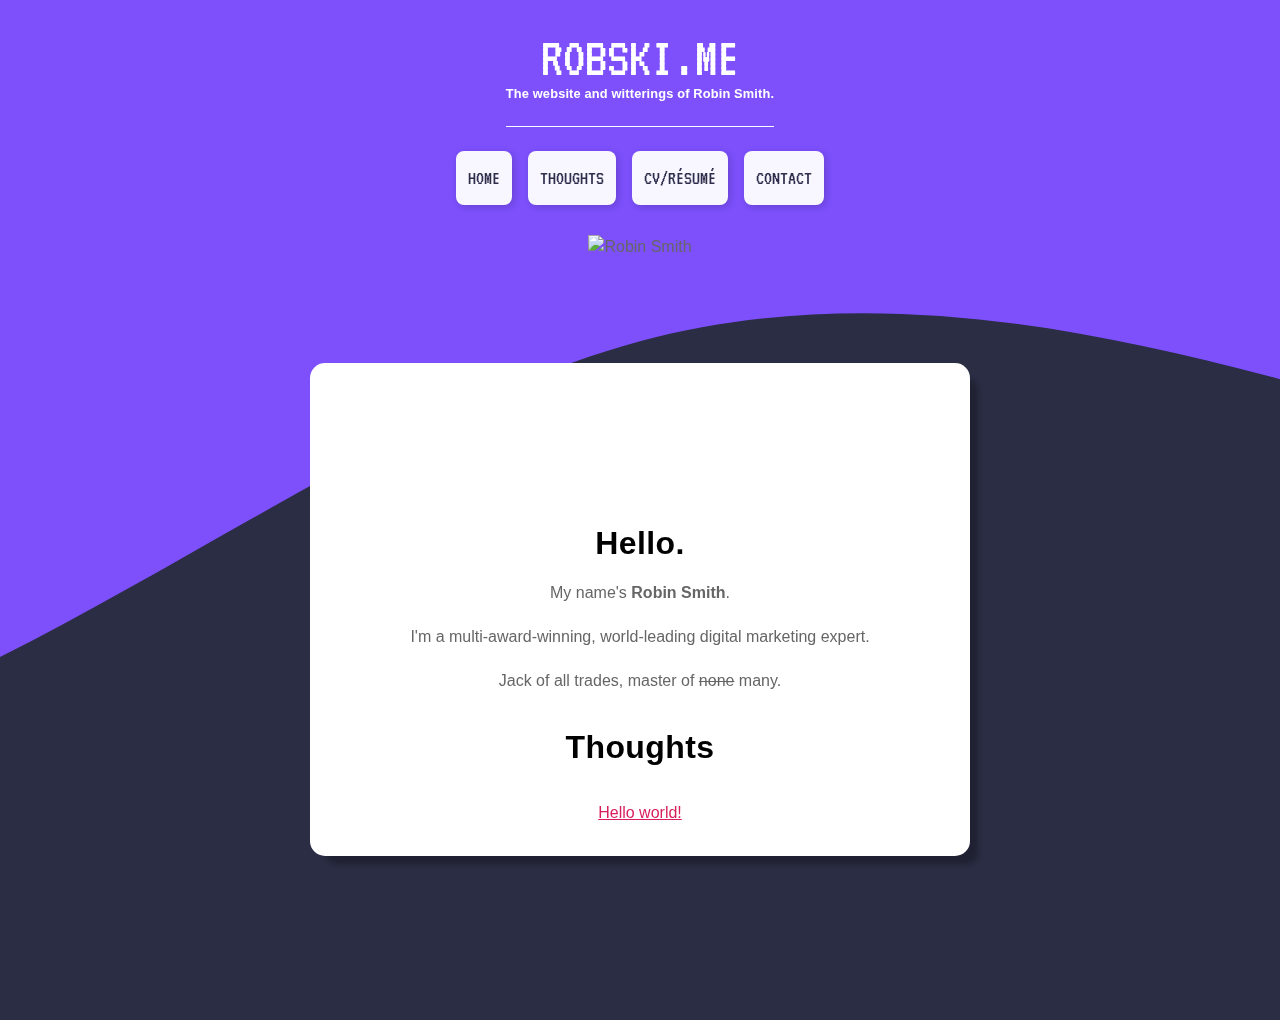
==== commit 064d0956: "v1" ====
--- a/index.html
+++ b/index.html
@@ -1,17 +1,21 @@
 <!DOCTYPE html>
 <html lang="en-US">
 <head>
-	<meta charset="UTF-8">
-	<meta name="viewport" content="width=device-width, initial-scale=1">
-	<title>robski.me &#8211; Just another WordPress site</title>
-<link rel="dns-prefetch" href="//s.w.org">
-<link rel="alternate" type="application/rss+xml" title="robski.me &raquo; Feed" href="/feed/">
-<link rel="alternate" type="application/rss+xml" title="robski.me &raquo; Comments Feed" href="/comments/feed/">
-		<script>
+  <meta charset="UTF-8">
+  <meta name="viewport" content="width=device-width, initial-scale=1">
+  <meta name="format-detection" content="telephone=no, email=no, address=no">
+  <meta http-equiv="x-ua-compatible" content="ie=edge">
+  <link rel="stylesheet" href="https://fonts.googleapis.com/css?family=VT323">
+    <title>robski.me &#8211; The website and witterings of Robin Smith.</title>
+<link rel='dns-prefetch' href='//s.w.org' />
+<link rel="alternate" type="application/rss+xml" title="robski.me &raquo; Feed" href="/feed/" />
+<link rel="alternate" type="application/rss+xml" title="robski.me &raquo; Comments Feed" href="/comments/feed/" />
+		<script type="text/javascript">
 			window._wpemojiSettings = {"baseUrl":"https:\/\/s.w.org\/images\/core\/emoji\/13.0.1\/72x72\/","ext":".png","svgUrl":"https:\/\/s.w.org\/images\/core\/emoji\/13.0.1\/svg\/","svgExt":".svg","source":{"concatemoji":"\/wp-includes\/js\/wp-emoji-release.min.js?ver=5.6.2"}};
 			!function(e,a,t){var n,r,o,i=a.createElement("canvas"),p=i.getContext&&i.getContext("2d");function s(e,t){var a=String.fromCharCode;p.clearRect(0,0,i.width,i.height),p.fillText(a.apply(this,e),0,0);e=i.toDataURL();return p.clearRect(0,0,i.width,i.height),p.fillText(a.apply(this,t),0,0),e===i.toDataURL()}function c(e){var t=a.createElement("script");t.src=e,t.defer=t.type="text/javascript",a.getElementsByTagName("head")[0].appendChild(t)}for(o=Array("flag","emoji"),t.supports={everything:!0,everythingExceptFlag:!0},r=0;r<o.length;r++)t.supports[o[r]]=function(e){if(!p||!p.fillText)return!1;switch(p.textBaseline="top",p.font="600 32px Arial",e){case"flag":return s([127987,65039,8205,9895,65039],[127987,65039,8203,9895,65039])?!1:!s([55356,56826,55356,56819],[55356,56826,8203,55356,56819])&&!s([55356,57332,56128,56423,56128,56418,56128,56421,56128,56430,56128,56423,56128,56447],[55356,57332,8203,56128,56423,8203,56128,56418,8203,56128,56421,8203,56128,56430,8203,56128,56423,8203,56128,56447]);case"emoji":return!s([55357,56424,8205,55356,57212],[55357,56424,8203,55356,57212])}return!1}(o[r]),t.supports.everything=t.supports.everything&&t.supports[o[r]],"flag"!==o[r]&&(t.supports.everythingExceptFlag=t.supports.everythingExceptFlag&&t.supports[o[r]]);t.supports.everythingExceptFlag=t.supports.everythingExceptFlag&&!t.supports.flag,t.DOMReady=!1,t.readyCallback=function(){t.DOMReady=!0},t.supports.everything||(n=function(){t.readyCallback()},a.addEventListener?(a.addEventListener("DOMContentLoaded",n,!1),e.addEventListener("load",n,!1)):(e.attachEvent("onload",n),a.attachEvent("onreadystatechange",function(){"complete"===a.readyState&&t.readyCallback()})),(n=t.source||{}).concatemoji?c(n.concatemoji):n.wpemoji&&n.twemoji&&(c(n.twemoji),c(n.wpemoji)))}(window,document,window._wpemojiSettings);
 		</script>
-		<style>img.wp-smiley,
+		<style type="text/css">
+img.wp-smiley,
 img.emoji {
 	display: inline !important;
 	border: none !important;
@@ -22,117 +26,78 @@
 	vertical-align: -0.1em !important;
 	background: none !important;
 	padding: 0 !important;
-}</style>
-	<link rel="stylesheet" id="wp-block-library-css" href="/wp-includes/css/dist/block-library/style.min.css?ver=5.6.2" media="all">
-<link rel="stylesheet" id="wp-block-library-theme-css" href="/wp-includes/css/dist/block-library/theme.min.css?ver=5.6.2" media="all">
-<link rel="stylesheet" id="twenty-twenty-one-style-css" href="/wp-content/themes/twentytwentyone/style.css?ver=1.1" media="all">
-<link rel="stylesheet" id="twenty-twenty-one-print-style-css" href="/wp-content/themes/twentytwentyone/assets/css/print.css?ver=1.1" media="print">
-<link rel="https://api.w.org/" href="/wp-json/">
-<link rel="EditURI" type="application/rsd+xml" title="RSD" href="/xmlrpc.php?rsd">
-<link rel="wlwmanifest" type="application/wlwmanifest+xml" href="/wp-includes/wlwmanifest.xml"> 
-<meta name="generator" content="WordPress 5.6.2">
-<style>.recentcomments a{display:inline !important;padding:0 !important;margin:0 !important;}</style>
+}
+</style>
+	<link rel='stylesheet' id='wp-block-library-css'  href='/wp-includes/css/dist/block-library/style.min.css?ver=5.6.2' type='text/css' media='all' />
+<link rel='stylesheet' id='wp-block-library-theme-css'  href='/wp-includes/css/dist/block-library/theme.min.css?ver=5.6.2' type='text/css' media='all' />
+<link rel='stylesheet' id='qroko-front-style-theme-light-css'  href='/wp-content/themes/qroko/assets/css/theme-light.css?ver=20210309122830' type='text/css' media='all' />
+<link rel='stylesheet' id='qroko-front-style-theme-dark-css'  href='/wp-content/themes/qroko/assets/css/theme-dark.css?ver=20210307111942' type='text/css' media='all' />
+<link rel='stylesheet' id='qroko-front-style-theme-variable-css'  href='/wp-content/themes/qroko/assets/css/theme-variable.css?ver=20210309122537' type='text/css' media='all' />
+<link rel='stylesheet' id='qroko-front-style-front-css'  href='/wp-content/themes/qroko/assets/css/front.css?ver=20210309125056' type='text/css' media='all' />
+<link rel='stylesheet' id='qroko-front-style-comment-css'  href='/wp-content/themes/qroko/assets/css/comment.css?ver=20210307111942' type='text/css' media='all' />
+<link rel='stylesheet' id='qroko-front-style-css'  href='/wp-content/themes/qroko/style.css?ver=20210307111942' type='text/css' media='all' />
+<style id='qroko-front-style-inline-css' type='text/css'>
+:root { --theme-site-width: 628px; }
+</style>
+<link rel="https://api.w.org/" href="/wp-json/" /><link rel="EditURI" type="application/rsd+xml" title="RSD" href="/xmlrpc.php?rsd" />
+<link rel="wlwmanifest" type="application/wlwmanifest+xml" href="/wp-includes/wlwmanifest.xml" /> 
+<meta name="generator" content="WordPress 5.6.2" />
 </head>
+<body class="home blog">
+  
+  <div class="wavy"></div>
 
-<body class="home blog wp-embed-responsive is-light-theme no-js hfeed">
-<div id="page" class="site">
-	<a class="skip-link screen-reader-text" href="#content">Skip to content</a>
+	<header class="app-header">
+	<a class="skip-link screen-reader-text" href="#app-main">
+		Skip to content	</a>
+	<div class="app-header-contents">
+		<a class="app-header-site-name" href="/">
+		  robski.me		</a>
+		<div class="divider"></div>
+		<h2 class="app-header-description">The website and witterings of Robin Smith.</h2>
+		<nav>
+	<ul class="app-header-nav">
+		<li><a href="#">Home</a></li>
+		<li><a href="#">Thoughts</a></li>
+		<li><a href="#">CV/Résumé</a></li>
+		<li><a href="#">Contact</a></li>
+	</ul>
+</nav>
+	</div>
 
-	
-<header id="masthead" class="site-header has-title-and-tagline" role="banner">
-
-	
-
-<div class="site-branding">
-
-	
-						<h1 class="site-title">robski.me</h1>
-			
-			<p class="site-description">
-			Just another WordPress site		</p>
-	</div>
-<!-- .site-branding -->
-	
-
-</header><!-- #masthead -->
-
-	<div id="content" class="site-content">
-		<div id="primary" class="content-area">
-			<main id="main" class="site-main" role="main">
-
-<article id="post-1" class="post-1 post type-post status-publish format-standard hentry category-uncategorized entry">
-
-	
-<header class="entry-header">
-	<h2 class="entry-title default-max-width"><a href="/hello-world/">Hello world!</a></h2></header><!-- .entry-header -->
-
-	<div class="entry-content">
-		<p>Welcome to WordPress. This is your first post. Edit or delete it, then start writing!</p>
-	</div>
-<!-- .entry-content -->
-
-	<footer class="entry-footer default-max-width">
-		<span class="posted-on">Published <time class="entry-date published updated" datetime="2021-03-06T13:00:11+00:00">March 6, 2021</time></span><div class="post-taxonomies"><span class="cat-links">Categorized as <a href="/category/uncategorized/" rel="category tag">Uncategorized</a> </span></div>	</footer><!-- .entry-footer -->
-</article><!-- #post-${ID} -->
-			</main><!-- #main -->
-		</div>
-<!-- #primary -->
-	</div>
-<!-- #content -->
-
-	
-	<aside class="widget-area">
-		<section id="search-2" class="widget widget_search"><form role="search" method="get" class="search-form" action="/">
-	<label for="search-form-1">Search&hellip;</label>
-	<input type="search" id="search-form-1" class="search-field" value="" name="s">
-	<input type="submit" class="search-submit" value="Search">
-</form>
-</section>
-		<section id="recent-posts-2" class="widget widget_recent_entries">
-		<h2 class="widget-title">Recent Posts</h2>
-<nav role="navigation" aria-label="Recent Posts">
-		<ul>
-											<li>
-					<a href="/hello-world/">Hello world!</a>
-									</li>
-					</ul>
-
-		</nav></section><section id="recent-comments-2" class="widget widget_recent_comments"><h2 class="widget-title">Recent Comments</h2>
-<nav role="navigation" aria-label="Recent Comments"><ul id="recentcomments"><li class="recentcomments">
-<span class="comment-author-link"><a href="https://wordpress.org/" rel="external nofollow ugc" class="url">A WordPress Commenter</a></span> on <a href="/hello-world/#comment-1">Hello world!</a>
-</li></ul></nav></section>	</aside><!-- .widget-area -->
+</header>
 
 
-	<footer id="colophon" class="site-footer" role="contentinfo">
+  <main class="app-main" id="app-main">
+	      <div class="app-contents">
+	<div class="app-contents__image">
+		<img class="floating-image" src="https://www.robski.local/wp-content/uploads/wave.png" alt="Robin Smith" />
+	</div>
+	<div class="app-contents__intro">
+		<div class="intro__content">
+			<h1>Hello.</h1>
+			<p>My name's <strong>Robin Smith</strong>.</p>
+			<p>I'm a multi-award-winning, world-leading digital marketing expert.
+			<p>Jack of all trades, master of <s>none</s> many.</p>
+		</div>
+	</div>
 
-				<div class="site-info">
-			<div class="site-name">
-																						robski.me																		</div>
-<!-- .site-name -->
-			<div class="powered-by">
-				Proudly powered by <a href="https://wordpress.org/">WordPress</a>.			</div>
-<!-- .powered-by -->
+  <article id="post-1" class="article post-1 post type-post status-publish format-standard hentry category-uncategorized">
+    <h1 class="article-title">
+      Thoughts  </h1>
+          <ul>
+                  <li>
+            <a href="/hello-world/">
+              Hello world!            </a>
+          </li>
+              </ul>
+      </article>
+  </div>
+          </main>
+  
+<footer class="app-main" id="app-main">
 
-		</div>
-<!-- .site-info -->
-	</footer><!-- #colophon -->
-
-</div>
-<!-- #page -->
-
-<script>document.body.classList.remove("no-js");</script>	<script>
-	if ( -1 !== navigator.userAgent.indexOf( 'MSIE' ) || -1 !== navigator.appVersion.indexOf( 'Trident/' ) ) {
-		document.body.classList.add( 'is-IE' );
-	}
-	</script>
-	<script id="twenty-twenty-one-ie11-polyfills-js-after">
-( Element.prototype.matches && Element.prototype.closest && window.NodeList && NodeList.prototype.forEach ) || document.write( '<script src="/wp-content/themes/twentytwentyone/assets/js/polyfills.js?ver=1.1"><\/scr' + 'ipt>' );
-</script>
-<script src="/wp-content/themes/twentytwentyone/assets/js/responsive-embeds.js?ver=1.1" id="twenty-twenty-one-responsive-embeds-script-js"></script>
-<script src="/wp-includes/js/wp-embed.min.js?ver=5.6.2" id="wp-embed-js"></script>
-	<script>
-	/(trident|msie)/i.test(navigator.userAgent)&&document.getElementById&&window.addEventListener&&window.addEventListener("hashchange",(function(){var t,e=location.hash.substring(1);/^[A-z0-9_-]+$/.test(e)&&(t=document.getElementById(e))&&(/^(?:a|select|input|button|textarea)$/i.test(t.tagName)||(t.tabIndex=-1),t.focus())}),!1);
-	</script>
-	
+</footer>
+<script type='text/javascript' src='/wp-includes/js/wp-embed.min.js?ver=5.6.2' id='wp-embed-js'></script>
 </body>
-</html>+</html>
--- a/wp-content/themes/qroko/assets/css/theme-light.css
+++ b/wp-content/themes/qroko/assets/css/theme-light.css
@@ -0,0 +1,16 @@
+/*----------------------------------------------------
+// Theme Light
+----------------------------------------------------*/
+
+:root {
+  --theme-tx-1: #000;
+  --theme-tx-2: #666;
+  --theme-tx-3: #D81E5B;
+  --theme-bg-1: #ffffff;
+  --theme-bg-2: #f2f2f2;
+  --theme-bg-3: #e4e4e4;
+  --theme-lk-1: #D81E5B;
+  --theme-lk-2: #0165d6;
+  --theme-lk-tx: #ffffff;
+  --theme-ac-1: #000;
+}
--- a/wp-content/themes/qroko/assets/css/theme-dark.css
+++ b/wp-content/themes/qroko/assets/css/theme-dark.css
@@ -0,0 +1,16 @@
+/*----------------------------------------------------
+// Theme Dark
+----------------------------------------------------*/
+
+body.theme-dark {
+  --theme-tx-1: #ffffff;
+  --theme-tx-2: #eeeeee;
+  --theme-tx-3: #9e9e9e;
+  --theme-bg-1: #000000;
+  --theme-bg-2: #111111;
+  --theme-bg-3: #222222;
+  --theme-lk-1: #3291ff;
+  --theme-lk-2: #2e84e6;
+  --theme-lk-tx: #ffffff;
+  --theme-ac-1: #7928ca;
+}
--- a/wp-content/themes/qroko/assets/css/theme-variable.css
+++ b/wp-content/themes/qroko/assets/css/theme-variable.css
@@ -0,0 +1,15 @@
+/*----------------------------------------------------
+// Theme Variable
+----------------------------------------------------*/
+
+:root {
+  --theme-font-sans: "Hiragino Sans", "Hiragino Kaku Gothic ProN",
+    "Noto Sans Japanese", Meiryo, "Yu Gothic Medium", sans-serif,
+    "Apple Color Emoji", "Segoe UI Emoji", "Segoe UI Symbol";
+  --theme-font-sans-en: -apple-system, BlinkMacSystemFont, "Segoe UI", Roboto,
+    "Helvetica Neue", Arial, sans-serif;
+  --theme-font-mono: Menlo, Monaco, Consolas, "Liberation Mono", "Courier New",
+    Meiryo, monospace, serif;
+  --theme-site-width: 620px;
+  --alt-theme-font-sans:  "VT323", "Arial";
+}
--- a/wp-content/themes/qroko/assets/css/front.css
+++ b/wp-content/themes/qroko/assets/css/front.css
@@ -0,0 +1,772 @@
+/*----------------------------------------------------
+// Reset
+----------------------------------------------------*/
+
+*,
+::before,
+::after {
+  margin: 0;
+  padding: 0;
+  box-sizing: border-box;
+  font-family: inherit;
+}
+
+/*----------------------------------------------------
+// HTML
+----------------------------------------------------*/
+
+html {
+  font-family: var(--theme-font-sans);
+  word-break: break-word;
+  -ms-text-size-adjust: 100%;
+  -webkit-text-size-adjust: 100%;
+  -webkit-tap-highlight-color: transparent;
+}
+
+body {
+  background: #2A2D43;
+  color: var(--theme-tx-2);
+  font-size: 1rem;
+  line-height: 1.5;
+  word-break: break-word;
+}
+
+.wavy {
+	position: fixed;
+	top: 0;
+	left: 0;
+	width: 100%;
+	height: 50vh;
+	padding-top: 80em;
+	background-image: url("/wp-content/themes/qroko/assets/css/wave.svg");
+	background-size:     cover;                      /* <------ */
+    background-repeat:   no-repeat;
+    background-position: center center;
+
+
+}
+
+a {
+  color: var(--theme-lk-1);
+  text-decoration: underline;
+}
+
+a:hover {
+  text-decoration: none;
+}
+
+figure,
+.wp-caption,
+.gallery-caption {
+  max-width: 100%;
+}
+
+img {
+  max-width: 100%;
+  height: auto;
+}
+
+h1,
+h2,
+h3,
+h4,
+h5,
+h6 {
+  color: var(--theme-tx-1);
+  font-weight: 600;
+  font-feature-settings: "palt";
+  letter-spacing: 0.0125em;
+  line-height: 1.25;
+}
+
+h1 {
+  font-size: 2rem;
+  margin-bottom: 0.5em;
+}
+
+@media (max-width: 767px) {
+  h1 {
+    font-size: 1.5rem;
+
+  }
+}
+
+h2 {
+  font-size: 1.5rem;
+}
+
+@media (max-width: 767px) {
+  h2 {
+    font-size: 1.375rem;
+  }
+}
+
+h3 {
+  font-size: 1.25rem;
+}
+
+h4 {
+  font-size: 1rem;
+}
+
+h5 {
+  font-size: 0.875rem;
+}
+
+h6 {
+  font-size: 0.75rem;
+}
+
+p {
+  line-height: 1.75;
+  margin-bottom: 1em;
+}
+
+blockquote.wp-block-quote {
+  padding: 1.5rem;
+  background: var(--theme-bg-2);
+  border-left: 5px solid var(--theme-bg-3);
+}
+
+blockquote.wp-block-quote cite {
+  color: var(--theme-tx-2);
+  font-size: 0.875rem;
+  opacity: 0.65;
+}
+
+blockquote *:last-child {
+  margin-bottom: 0;
+  padding-bottom: 0;
+}
+
+a button,
+button,
+input[type="submit"],
+input[type="reset"],
+input[type="button"] {
+  cursor: pointer;
+  display: inline-block;
+  padding: 6px 12px;
+  background: var(--theme-lk-1);
+  border: 0;
+  border-radius: 4px;
+  font-size: 1rem;
+  color: var(--theme-lk-tx);
+  text-align: center;
+  text-decoration: none;
+  white-space: nowrap;
+}
+
+a button[disabled],
+button[disabled],
+input[type="submit"][disabled],
+input[type="reset"][disabled],
+input[type="button"][disabled] {
+  cursor: default;
+  cursor: not-allowed;
+  opacity: 0.5;
+}
+
+.button:focus,
+.button:hover,
+button:focus,
+button:hover,
+input[type="submit"]:focus,
+input[type="submit"]:hover,
+input[type="reset"]:focus,
+input[type="reset"]:hover,
+input[type="button"]:focus,
+input[type="button"]:hover {
+  background: var(--theme-lk-2);
+}
+
+textarea,
+select,
+input {
+  padding: 5px 12px;
+  background: var(--theme-bg-2);
+  border: 1px solid var(--theme-bg-3);
+  border-radius: 4px;
+  box-shadow: none;
+  color: var(--theme-tx-2);
+  font-size: 1rem;
+}
+
+code,
+pre,
+pre.wp-block-code {
+  font-family: var(--theme-font-mono);
+  color: var(--theme-tx-2);
+}
+
+:not(pre) > code {
+  padding: 0.2rem 0.5rem;
+  background-color: var(--theme-bg-2);
+  border-radius: 2px;
+  font-size: 0.875rem;
+}
+
+hr {
+  border: 0;
+  border-bottom: 1px solid var(--theme-bg-3);
+}
+
+/*----------------------------------------------------
+// App Header
+----------------------------------------------------*/
+
+.app-header {
+  position: relative;
+  padding: 30px 30px;
+  z-index: 80;
+  color: #fff;
+  text-align: center;
+}
+
+.app-header + .app-menu {
+  margin-top: -12px;
+}
+
+.app-header > .app-header-contents {
+  display: flex;
+  justify-content: center;
+  flex-direction: column;
+  align-items: center;
+  max-width: calc(var(--theme-site-width) + 16px * 2);
+  margin: 0 auto;
+}
+
+.app-header-site-name {
+  color: #fff;
+  font-size: 3.5rem;
+  text-decoration: none;
+  font-family: var(--alt-theme-font-sans);
+  text-transform: uppercase;
+  line-height: 3.5rem;
+}
+
+.app-header-description {
+  color: #fff;
+  font-size: 0.8rem;
+  line-height: 1.25;
+  margin-bottom: 1.5rem;
+  padding-bottom: 1.5rem;
+  border-bottom: 1px solid #fff;
+}
+
+/*----------------------------------------------------
+// App Header Nav
+----------------------------------------------------*/
+
+.app-header-nav {
+	list-style: none;
+	display: flex;
+	flex-direction: row;
+	justify-content: space-between;
+	width: 100%;
+}
+
+.app-header-nav > li {
+	margin-left: 1em;
+}
+
+.app-header-nav > li:first-of-type {
+	margin-left: 0;
+}
+
+.app-header-nav > li > a {
+	display: block;
+	background: #fff;
+	color: #2A2D43;
+	padding: 0.75rem;
+	border-radius: 0.5rem;
+	text-decoration: none;
+	opacity: 0.95;
+	box-shadow: 2px 2px 8px 0px #00000030;
+	font-family: var(--alt-theme-font-sans);
+	text-transform: uppercase;
+	font-size: 1.25rem;
+}
+
+.app-header-nav > li > a:hover {
+	background: #fff;
+	color: #2A2D43;
+	opacity: 1;
+	box-shadow: 12px 12px 8px 0px #00000030;
+	top: -2px;
+	position: relative;
+	transition: all 1s ease 0s;
+}
+
+/*----------------------------------------------------
+// App Nav
+----------------------------------------------------*/
+
+.app-nav {
+  position: relative;
+  background-color: var(--theme-bg-1);
+  z-index: 100;
+}
+
+.app-nav:after {
+  content: "";
+  position: absolute;
+  left: 50%;
+  bottom: 0;
+  width: 100%;
+  height: 2px;
+  background-color: var(--theme-bg-2);
+  transform: translateX(-50%);
+  z-index: 1;
+}
+
+.app-nav-menu {
+  position: relative;
+  max-width: calc(var(--theme-site-width) + 16px * 2);
+  margin: 0 auto;
+  z-index: 2;
+}
+
+.app-nav-menu > ul {
+  display: flex;
+  align-items: center;
+  overflow-x: auto;
+  -webkit-overflow-scrolling: touch;
+}
+
+.app-nav-menu > ul > li {
+  padding: 4px;
+  list-style: none;
+}
+
+.app-nav-menu > ul > li > a {
+  position: relative;
+  display: flex;
+  padding: 12px;
+  color: var(--theme-tx-3);
+  font-size: 0.875rem;
+  font-weight: 500;
+  text-decoration: none;
+  white-space: nowrap;
+  transition: color 0.12s;
+}
+
+.app-nav-menu > ul > li > a:hover {
+  color: var(--theme-tx-2);
+}
+
+.app-nav-menu > ul > li > a:after {
+  content: "";
+  position: absolute;
+  bottom: -4px;
+  left: 50%;
+  width: 0;
+  height: 2px;
+  background-color: var(--theme-bg-2);
+  transform: translateX(-50%);
+  transition: width 0.12s, background-color 0.12s;
+  z-index: 2;
+}
+
+.app-nav-menu > ul > li > a:hover:after,
+.app-nav-menu > ul > li.current-menu-item > a:after {
+  width: calc(100% - 12px * 2);
+  background-color: var(--theme-ac-1);
+}
+
+/*----------------------------------------------------
+// App Main
+----------------------------------------------------*/
+
+.app-main {
+	position: relative;
+	padding-bottom: 2vh;
+	overflow: hidden;
+	padding-top: 8em;
+}
+@media (min-width: 767px) {
+	.app-main {
+		padding-top: 8em;
+	}
+}
+
+
+/*----------------------------------------------------
+// App Contents
+----------------------------------------------------*/
+
+.app-contents {
+  max-width: calc(var(--theme-site-width) + 16px * 2);
+  margin-right: auto;
+  margin-left: auto;
+  padding: 8em 30px 30px 30px;
+  background: #ffffff;
+  margin: 0 auto;
+  position: relative;
+  text-align: center;
+  border-radius: 15px;
+  box-shadow: 12px 12px 5px -4px #00000040;
+}
+
+@media (max-width: 768px) {
+	.app-contents {
+		max-width: 90%;
+	}
+}
+
+@keyframes float {
+	0% {
+		transform: translatey(0px);
+	}
+	50% {
+		transform: translatey(-10px);
+	}
+	100% {
+		transform: translatey(0px);
+	}
+}
+
+.app-contents__image {
+	position: absolute;
+	top: -8em;
+	left: 0;
+	right: 0;
+}
+
+.floating-image {
+	margin: 0 auto;
+	transform: translatey(0px);
+	animation: float 4s ease-in-out infinite;
+}
+
+@media (min-width: 768px) {
+	.app-contents__image {
+		position: absolute;
+		text-align: center;
+		top: -8em;
+		margin: auto;
+	}
+
+}
+
+.article-contents:after {
+  content: "";
+  display: table;
+  clear: both;
+}
+
+.app-contents > *:not(:first-child) {
+  margin-top: 2rem;
+}
+
+.app-contents li {
+  margin-top: 0.4rem;
+  line-height: 1.6875;
+  list-style: none;
+}
+
+/*----------------------------------------------------
+// App Widget
+----------------------------------------------------*/
+
+.app-widget {
+  margin-top: 32px;
+  padding-top: 32px;
+  border-top: 1px solid var(--theme-bg-3);
+}
+
+.app-widget-grid {
+  display: grid;
+  grid-template-columns: repeat(auto-fit, minmax(240px, 1fr));
+  gap: 32px;
+  max-width: calc(var(--theme-site-width) + 16px * 2);
+  margin-right: auto;
+  margin-left: auto;
+  padding-right: 16px;
+  padding-left: 16px;
+}
+
+.app-widget-column > *:not(:first-child) {
+  margin-top: 1rem;
+}
+
+.app-widget-column ol,
+.app-widget-column ul {
+  padding-left: 2rem;
+}
+
+.app-widget-column li {
+  margin-top: 0.4rem;
+  line-height: 1.6875;
+}
+
+/*----------------------------------------------------
+// Article
+----------------------------------------------------*/
+
+.article > *:not(:first-child) {
+  margin-top: 2rem;
+}
+
+.article-header > *:not(:first-child) {
+  margin-top: 0.5rem;
+}
+
+.article-meta {
+  color: var(--theme-tx-3);
+  font-size: 0.875rem;
+}
+
+.article-date,
+.article-category,
+.article-tag {
+  display: inline-block;
+  margin-right: 0.5rem;
+}
+
+.article-contents > *:not(:first-child) {
+  margin-top: 2rem;
+}
+
+/*----------------------------------------------------
+// Pager & Pagination & Post Navigation
+----------------------------------------------------*/
+
+.pager,
+.pagination,
+.post-navigation {
+  padding-top: 1rem;
+  border-top: 1px solid var(--theme-bg-3);
+  color: var(--theme-tx-3);
+  font-size: 0.875rem;
+}
+
+.post-navigation .nav-links {
+  display: flex;
+  align-items: center;
+}
+
+.post-navigation .nav-links .nav-previous,
+.post-navigation .nav-links .nav-next {
+  flex: 1 0 0;
+  display: flex;
+  align-items: center;
+  padding: 0 0.25rem;
+}
+
+.post-navigation .nav-links .nav-next {
+  justify-content: flex-end;
+  text-align: right;
+}
+
+.post-navigation .nav-links .nav-previous:before,
+.post-navigation .nav-links .nav-next:after {
+  content: "";
+  width: 0.5rem;
+  height: 0.5rem;
+  border-top: 1px solid var(--theme-tx-3);
+  border-right: 1px solid var(--theme-tx-3);
+}
+
+.post-navigation .nav-links .nav-previous:before {
+  margin-right: 0.25rem;
+  transform: rotate(-135deg);
+}
+
+.post-navigation .nav-links .nav-next:after {
+  margin-left: 0.25rem;
+  transform: rotate(45deg);
+}
+
+/*----------------------------------------------------
+// Blocks: Core Image
+----------------------------------------------------*/
+
+.wp-block-image figcaption,
+.wp-caption-text {
+  margin-top: 0.5rem;
+  margin-bottom: 1rem;
+  color: var(--theme-tx-2);
+  font-size: 0.875rem;
+  opacity: 0.65;
+}
+
+/*----------------------------------------------------
+// Blocks: Core Gallery
+----------------------------------------------------*/
+
+.app-contents .blocks-gallery-grid,
+.app-contents .wp-block-gallery {
+  padding-left: 0;
+}
+
+/*----------------------------------------------------
+// Blocks: Core Embed
+----------------------------------------------------*/
+
+.wp-block-embed.alignwide iframe,
+.wp-block-embed.alignfull iframe {
+  width: 100%;
+}
+
+.wp-block-embed.alignwide .twitter-tweet,
+.wp-block-embed.alignfull .twitter-tweet {
+  margin-left: auto;
+  margin-right: auto;
+}
+
+.wp-block-embed.wp-has-aspect-ratio .wp-block-embed__wrapper {
+  position: relative;
+}
+
+.wp-block-embed.wp-embed-aspect-16-9 .wp-block-embed__wrapper:before {
+  content: "";
+  display: block;
+  padding-top: 56.25%;
+}
+
+.wp-block-embed.wp-has-aspect-ratio iframe {
+  position: absolute;
+  top: 0;
+  left: 0;
+  width: 100%;
+  height: 100%;
+}
+
+/*----------------------------------------------------
+// Blocks: Core Table
+----------------------------------------------------*/
+
+.wp-block-table table {
+  border-collapse: collapse;
+  width: 100%;
+}
+
+.wp-block-table table thead {
+  border-bottom: none;
+}
+
+.wp-block-table table thead th {
+  text-align: center;
+}
+
+.wp-block-table table td,
+.wp-block-table table th {
+  padding: 0.5rem;
+  border: 1px solid var(--theme-bg-3);
+}
+
+.wp-block-table table th {
+  background: var(--theme-bg-2);
+}
+
+.wp-block-table table caption {
+  margin-bottom: 0.5rem;
+  font-weight: bold;
+}
+
+.wp-block-table table tfoot {
+  border-top: 2px solid var(--theme-bg-3);
+}
+
+.wp-block-table figcaption {
+  margin-top: 0.5rem;
+  margin-bottom: 1rem;
+  color: var(--theme-tx-2);
+  font-size: 0.875rem;
+  opacity: 0.65;
+}
+
+/*----------------------------------------------------
+// Blocks: Core Code
+----------------------------------------------------*/
+
+.wp-block-code {
+  background-color: var(--theme-bg-2);
+  border: 1px solid var(--theme-bg-3);
+  font-family: var(--theme-font-mono);
+  white-space: pre;
+  overflow: hidden;
+  overflow-x: auto;
+  -webkit-overflow-scrolling: touch;
+}
+
+/*----------------------------------------------------
+// Theme Support: Align Wide
+----------------------------------------------------*/
+
+.alignwide {
+  max-width: max(70vw, calc(100% + 16px));
+  width: max(70vw, calc(100% + 16px));
+  margin-left: 50%;
+  transform: translateX(-50%);
+}
+
+.alignfull {
+  max-width: calc(100vw - var(--scrollbar-width, 0px));
+  width: calc(100vw - var(--scrollbar-width, 0px));
+  margin-left: 50%;
+  transform: translateX(-50%);
+}
+
+/*----------------------------------------------------
+// Theme Support: Required CSS
+----------------------------------------------------*/
+
+.sticky {
+  position: relative;
+}
+
+.bypostauthor {
+  padding: 2px;
+  border: 1px solid var(--theme-tx-2);
+}
+
+.alignleft {
+  float: left;
+  display: inline;
+  margin-right: 1.5em;
+}
+
+.alignright {
+  float: right;
+  display: inline;
+  margin-left: 1.5em;
+}
+
+.aligncenter {
+  clear: both;
+  display: block;
+  margin-left: auto;
+  margin-right: auto;
+}
+
+.screen-reader-text {
+  border: 0;
+  clip: rect(1px, 1px, 1px, 1px);
+  clip-path: inset(50%);
+  height: 1px;
+  margin: -1px;
+  overflow: hidden;
+  padding: 0;
+  position: absolute !important;
+  width: 1px;
+  word-wrap: normal !important;
+}
+
+.screen-reader-text:focus {
+  background-color: #eee;
+  clip: auto !important;
+  clip-path: none;
+  color: #444;
+  display: block;
+  font-size: 1em;
+  height: auto;
+  left: 5px;
+  line-height: normal;
+  padding: 15px 23px 14px;
+  text-decoration: none;
+  top: 5px;
+  width: auto;
+  z-index: 100000;
+}
--- a/wp-content/themes/qroko/assets/css/comment.css
+++ b/wp-content/themes/qroko/assets/css/comment.css
@@ -0,0 +1,165 @@
+/*----------------------------------------------------
+// Comment
+----------------------------------------------------*/
+
+.app-comments {
+  padding-top: 1.5rem;
+  border-top: 1px solid var(--theme-bg-3);
+}
+
+.app-comments > *:not(:first-child) {
+  margin-top: 1rem;
+}
+
+.comment-respond {
+  padding-top: 0.5rem;
+}
+
+.comment-respond > *:not(:first-child),
+.comment-form > *:not(:first-child) {
+  margin-top: 0.5rem;
+}
+
+.app-comments-list .comment {
+  padding-top: 1rem;
+  padding-bottom: 0.5rem;
+  border-top: 1px solid var(--theme-bg-3);
+}
+
+.comment-author {
+  font-size: 0.875rem;
+}
+
+.comment-author .avatar {
+  width: 32px;
+  height: 32px;
+  border-radius: 999em;
+  vertical-align: bottom;
+}
+
+.comment-metadata {
+  font-size: 0.75rem;
+}
+
+.comment-reply-link {
+  font-size: 0.875rem;
+}
+
+.comments-pagination {
+  padding-top: 1rem;
+  border-top: 1px solid var(--theme-bg-3);
+  color: var(--theme-tx-3);
+  font-size: 0.875rem;
+}
+
+.comment-form-comment label,
+.comment-form-comment textarea {
+  display: block;
+  max-width: 100%;
+  width: 100%;
+}
+
+/*----------------------------------------------------
+// Comment Content
+----------------------------------------------------*/
+
+.comment-content > * {
+  margin-top: 0.75rem;
+}
+
+.comment-content blockquote {
+  padding: 1.5rem;
+  background: var(--theme-bg-2);
+  border-left: 5px solid var(--theme-bg-3);
+}
+
+.comment-content table {
+  border-collapse: collapse;
+  width: 100%;
+}
+
+.comment-content table thead {
+  border-bottom: none;
+}
+
+.comment-content table thead th {
+  text-align: center;
+}
+
+.comment-content table td,
+.comment-content table th {
+  padding: 0.5rem;
+  border: 1px solid var(--theme-bg-3);
+}
+
+.comment-content table th {
+  background: var(--theme-bg-2);
+}
+
+.comment-content table caption {
+  margin-bottom: 0.5rem;
+  font-weight: bold;
+}
+
+.comment-content table tfoot {
+  border-top: 2px solid var(--theme-bg-3);
+}
+
+.comment-content figcaption {
+  margin-top: 0.5rem;
+  margin-bottom: 1rem;
+  color: var(--theme-tx-2);
+  font-size: 0.875rem;
+  opacity: 0.65;
+}
+
+.comment-content dl {
+  width: 100%;
+  border: 1px solid var(--theme-bg-3);
+  border-top: none;
+}
+
+@media (min-width: 767px) {
+  .comment-content dl {
+    display: flex;
+    flex-wrap: wrap;
+  }
+}
+
+.comment-content dt {
+  width: 100%;
+  padding: 0.75rem 1rem;
+  background: var(--theme-bg-2);
+  border-top: 1px solid var(--theme-bg-3);
+}
+
+@media (min-width: 767px) {
+  .comment-content dt {
+    width: 30%;
+  }
+}
+
+.comment-content dd {
+  width: 100%;
+  padding: 0.75rem 1rem;
+  border-top: 1px solid var(--theme-bg-3);
+}
+
+@media (min-width: 767px) {
+  .comment-content dd {
+    width: 70%;
+    border-left: 1px solid var(--theme-bg-3);
+  }
+}
+
+.comment-content pre {
+  width: 100%;
+  padding: 1rem;
+  background-color: var(--theme-bg-2);
+  border: 1px solid var(--theme-bg-3);
+  border-radius: 2px;
+  white-space: pre;
+  overflow: hidden;
+  overflow-x: auto;
+  -webkit-overflow-scrolling: touch;
+}
--- a/wp-content/themes/qroko/style.css
+++ b/wp-content/themes/qroko/style.css
@@ -0,0 +1,16 @@
+/*
+Theme Name: Qroko
+Theme URI: https://github.com/qrac/qroko
+Description: A simple WordPress theme for blogging with Gutenberg.
+Tags: one-column, custom-menu, featured-images, sticky-post, blog, block-styles, wide-blocks, theme-options
+Author: qrac
+Author URI: https://qrac.jp
+Organization: QRANOKO
+Organization URI: https://qranoko.jp
+Version: 1.0.2
+Tested up to: 5.6
+Requires PHP: 5.6
+License: GPL-2.0-or-later
+License URI: https://www.gnu.org/licenses/gpl-2.0.html
+Text Domain: qroko
+*/
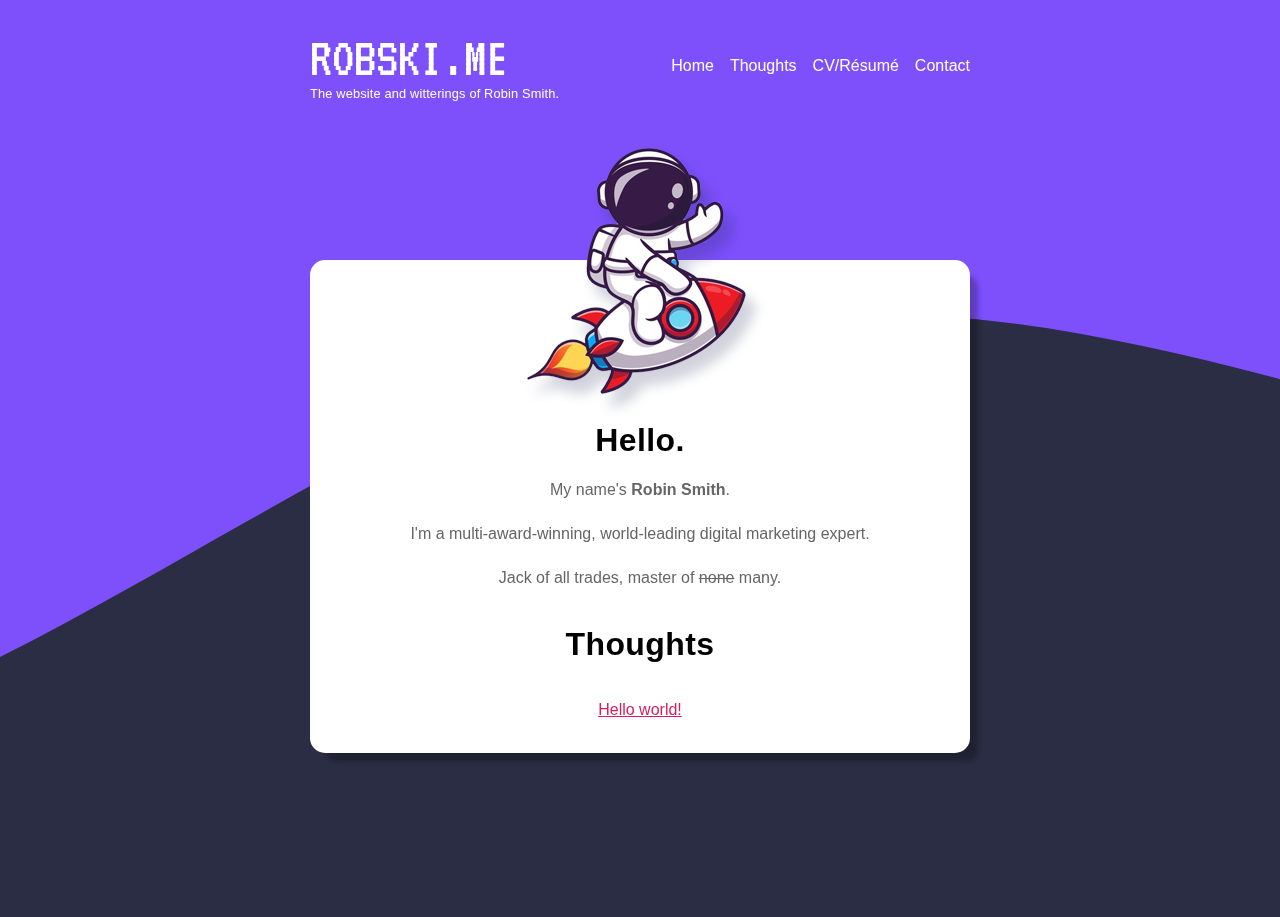
==== commit c3a8fd35: "Relative path test" ====
--- a/index.html
+++ b/index.html
@@ -33,7 +33,7 @@
 <link rel='stylesheet' id='qroko-front-style-theme-light-css'  href='/wp-content/themes/qroko/assets/css/theme-light.css?ver=20210309122830' type='text/css' media='all' />
 <link rel='stylesheet' id='qroko-front-style-theme-dark-css'  href='/wp-content/themes/qroko/assets/css/theme-dark.css?ver=20210307111942' type='text/css' media='all' />
 <link rel='stylesheet' id='qroko-front-style-theme-variable-css'  href='/wp-content/themes/qroko/assets/css/theme-variable.css?ver=20210309122537' type='text/css' media='all' />
-<link rel='stylesheet' id='qroko-front-style-front-css'  href='/wp-content/themes/qroko/assets/css/front.css?ver=20210309125056' type='text/css' media='all' />
+<link rel='stylesheet' id='qroko-front-style-front-css'  href='/wp-content/themes/qroko/assets/css/front.css?ver=20210309132640' type='text/css' media='all' />
 <link rel='stylesheet' id='qroko-front-style-comment-css'  href='/wp-content/themes/qroko/assets/css/comment.css?ver=20210307111942' type='text/css' media='all' />
 <link rel='stylesheet' id='qroko-front-style-css'  href='/wp-content/themes/qroko/style.css?ver=20210307111942' type='text/css' media='all' />
 <style id='qroko-front-style-inline-css' type='text/css'>
@@ -51,10 +51,11 @@
 	<a class="skip-link screen-reader-text" href="#app-main">
 		Skip to content	</a>
 	<div class="app-header-contents">
-		<a class="app-header-site-name" href="/">
-		  robski.me		</a>
-		<div class="divider"></div>
-		<h2 class="app-header-description">The website and witterings of Robin Smith.</h2>
+		<div class="app-header-site">
+			<a class="app-header-site-name" href="/">
+			  robski.me			</a>
+			<h2 class="app-header-description">The website and witterings of Robin Smith.</h2>
+		</div>
 		<nav>
 	<ul class="app-header-nav">
 		<li><a href="#">Home</a></li>
@@ -71,7 +72,7 @@
   <main class="app-main" id="app-main">
 	      <div class="app-contents">
 	<div class="app-contents__image">
-		<img class="floating-image" src="https://www.robski.local/wp-content/uploads/wave.png" alt="Robin Smith" />
+		<img class="floating-image" src="/wp-content/uploads/wave.png" alt="Robin Smith" />
 	</div>
 	<div class="app-contents__intro">
 		<div class="intro__content">
--- a/wp-content/themes/qroko/assets/css/front.css
+++ b/wp-content/themes/qroko/assets/css/front.css
@@ -229,11 +229,17 @@
 
 .app-header > .app-header-contents {
   display: flex;
-  justify-content: center;
-  flex-direction: column;
+  justify-content: space-between;
+  flex-direction: row;
   align-items: center;
   max-width: calc(var(--theme-site-width) + 16px * 2);
   margin: 0 auto;
+}
+
+.app-header-site {
+	display: flex;
+	flex-direction: column;
+	text-align:left;
 }
 
 .app-header-site-name {
@@ -249,9 +255,7 @@
   color: #fff;
   font-size: 0.8rem;
   line-height: 1.25;
-  margin-bottom: 1.5rem;
-  padding-bottom: 1.5rem;
-  border-bottom: 1px solid #fff;
+  font-weight: normal;
 }
 
 /*----------------------------------------------------
@@ -276,26 +280,12 @@
 
 .app-header-nav > li > a {
 	display: block;
-	background: #fff;
-	color: #2A2D43;
-	padding: 0.75rem;
-	border-radius: 0.5rem;
+	color: #fff;
 	text-decoration: none;
-	opacity: 0.95;
-	box-shadow: 2px 2px 8px 0px #00000030;
-	font-family: var(--alt-theme-font-sans);
-	text-transform: uppercase;
-	font-size: 1.25rem;
 }
 
 .app-header-nav > li > a:hover {
-	background: #fff;
-	color: #2A2D43;
-	opacity: 1;
-	box-shadow: 12px 12px 8px 0px #00000030;
-	top: -2px;
-	position: relative;
-	transition: all 1s ease 0s;
+	text-decoration: underline;
 }
 
 /*----------------------------------------------------
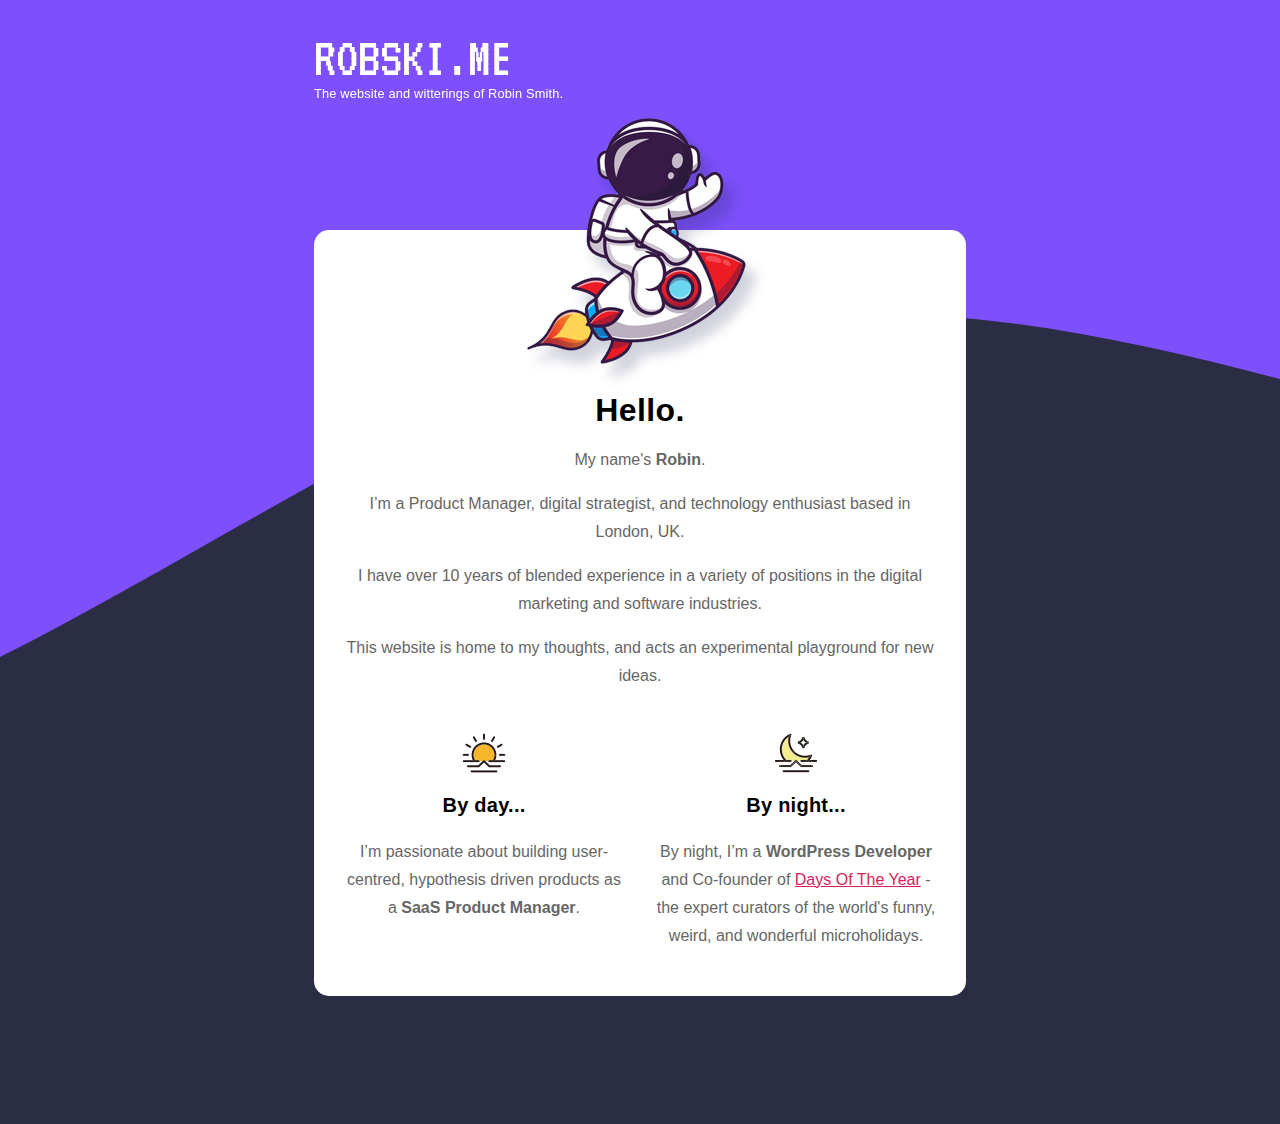
==== commit 02c83489: "Barebones Launch" ====
--- a/index.html
+++ b/index.html
@@ -30,10 +30,10 @@
 </style>
 	<link rel='stylesheet' id='wp-block-library-css'  href='/wp-includes/css/dist/block-library/style.min.css?ver=5.6.2' type='text/css' media='all' />
 <link rel='stylesheet' id='wp-block-library-theme-css'  href='/wp-includes/css/dist/block-library/theme.min.css?ver=5.6.2' type='text/css' media='all' />
-<link rel='stylesheet' id='qroko-front-style-theme-light-css'  href='/wp-content/themes/qroko/assets/css/theme-light.css?ver=20210309122830' type='text/css' media='all' />
+<link rel='stylesheet' id='qroko-front-style-theme-light-css'  href='/wp-content/themes/qroko/assets/css/theme-light.css?ver=20210311105031' type='text/css' media='all' />
 <link rel='stylesheet' id='qroko-front-style-theme-dark-css'  href='/wp-content/themes/qroko/assets/css/theme-dark.css?ver=20210307111942' type='text/css' media='all' />
-<link rel='stylesheet' id='qroko-front-style-theme-variable-css'  href='/wp-content/themes/qroko/assets/css/theme-variable.css?ver=20210309122537' type='text/css' media='all' />
-<link rel='stylesheet' id='qroko-front-style-front-css'  href='/wp-content/themes/qroko/assets/css/front.css?ver=20210309132640' type='text/css' media='all' />
+<link rel='stylesheet' id='qroko-front-style-theme-variable-css'  href='/wp-content/themes/qroko/assets/css/theme-variable.css?ver=20210311105031' type='text/css' media='all' />
+<link rel='stylesheet' id='qroko-front-style-front-css'  href='/wp-content/themes/qroko/assets/css/front.css?ver=20210311105031' type='text/css' media='all' />
 <link rel='stylesheet' id='qroko-front-style-comment-css'  href='/wp-content/themes/qroko/assets/css/comment.css?ver=20210307111942' type='text/css' media='all' />
 <link rel='stylesheet' id='qroko-front-style-css'  href='/wp-content/themes/qroko/style.css?ver=20210307111942' type='text/css' media='all' />
 <style id='qroko-front-style-inline-css' type='text/css'>
@@ -57,12 +57,11 @@
 			<h2 class="app-header-description">The website and witterings of Robin Smith.</h2>
 		</div>
 		<nav>
-	<ul class="app-header-nav">
-		<li><a href="#">Home</a></li>
-		<li><a href="#">Thoughts</a></li>
-		<li><a href="#">CV/Résumé</a></li>
-		<li><a href="#">Contact</a></li>
-	</ul>
+	<!-- <ul class="app-header-nav">
+		<li><a href="">Thoughts</a></li>
+		<li><a href="/RobinSmith-CV.pdf">CV/Résumé</a></li>
+		<li><a href="/contact/">Contact</a></li>
+	</ul> -->
 </nav>
 	</div>
 
@@ -77,22 +76,39 @@
 	<div class="app-contents__intro">
 		<div class="intro__content">
 			<h1>Hello.</h1>
-			<p>My name's <strong>Robin Smith</strong>.</p>
-			<p>I'm a multi-award-winning, world-leading digital marketing expert.
-			<p>Jack of all trades, master of <s>none</s> many.</p>
+			<p>My name's <strong>Robin</strong>.</p>
+			<p>I’m a Product Manager, digital strategist, and technology enthusiast based in London, UK.</p>
+			<p>I have over 10 years of blended experience in a variety of positions in the digital marketing and software industries.</p>
+			<p>This website is home to my thoughts, and acts an experimental playground for new ideas.</p>
+		</div>
+	</div>
+	<div class="app-contents__bio">
+		<div class="bio__day">
+			<img src="/wp-content/uploads/day.png" alt="Robin Smith" />
+			<h3>By day...</h3>
+			<p>I’m passionate about building user-centred, hypothesis driven products as a <strong>SaaS Product Manager</strong>.</p>
+		</div>
+		<div class="bio__night">
+			<img src="/wp-content/uploads/night.png" alt="Robin Smith" />
+			<h3>By night...</h3>
+			<p>By night, I’m a <strong>WordPress Developer</strong> and Co-founder of <a href="https://www.daysoftheyear.com/" title="Days Of The Year">Days Of The Year</a> - the expert curators of the world's funny, weird, and wonderful microholidays.</p>
 		</div>
 	</div>
 
-  <article id="post-1" class="article post-1 post type-post status-publish format-standard hentry category-uncategorized">
+	<!-- <div class="app-contents__skils">
+		<div class="skills__content">
+			<h1>Skills</h1>
+			<ul class="skills__list">
+				<li></li>
+
+			</ul>
+		</div>
+	</div> -->
+
+  <!-- <article id="post-" class="article">
     <h1 class="article-title">
       Thoughts  </h1>
-          <ul>
-                  <li>
-            <a href="/hello-world/">
-              Hello world!            </a>
-          </li>
-              </ul>
-      </article>
+      </article> -->
   </div>
           </main>
   
--- a/wp-content/themes/qroko/assets/css/front.css
+++ b/wp-content/themes/qroko/assets/css/front.css
@@ -1,20 +1,31 @@
 /*----------------------------------------------------
 // Reset
 ----------------------------------------------------*/
-
-*,
-::before,
+* {
+  margin: 0;
+  padding: 0;
+  box-sizing: border-box;
+  font-family: inherit;
+}
+::before {
+  margin: 0;
+  padding: 0;
+  box-sizing: border-box;
+  font-family: inherit;
+}
 ::after {
   margin: 0;
   padding: 0;
   box-sizing: border-box;
   font-family: inherit;
 }
-
-/*----------------------------------------------------
-// HTML
-----------------------------------------------------*/
-
+img {
+  max-width: 100%;
+  height: auto;
+}
+/*----------------------------------------------------
+// General
+----------------------------------------------------*/
 html {
   font-family: var(--theme-font-sans);
   word-break: break-word;
@@ -22,7 +33,18 @@
   -webkit-text-size-adjust: 100%;
   -webkit-tap-highlight-color: transparent;
 }
-
+.wavy {
+  position: fixed;
+  top: 0;
+  left: 0;
+  width: 100%;
+  height: 50vh;
+  padding-top: 80em;
+  background-image: url("/wp-content/themes/qroko/assets/css/wave.svg");
+  background-size: cover;
+  background-repeat: no-repeat;
+  background-position: center center;
+}
 body {
   background: #2A2D43;
   color: var(--theme-tx-2);
@@ -30,119 +52,190 @@
   line-height: 1.5;
   word-break: break-word;
 }
-
-.wavy {
-	position: fixed;
-	top: 0;
-	left: 0;
-	width: 100%;
-	height: 50vh;
-	padding-top: 80em;
-	background-image: url("/wp-content/themes/qroko/assets/css/wave.svg");
-	background-size:     cover;                      /* <------ */
-    background-repeat:   no-repeat;
-    background-position: center center;
-
-
-}
-
+/*----------------------------------------------------
+// Typography
+----------------------------------------------------*/
 a {
   color: var(--theme-lk-1);
   text-decoration: underline;
 }
-
 a:hover {
   text-decoration: none;
 }
-
-figure,
-.wp-caption,
-.gallery-caption {
-  max-width: 100%;
-}
-
-img {
-  max-width: 100%;
-  height: auto;
-}
-
-h1,
-h2,
-h3,
-h4,
-h5,
+a button {
+  cursor: pointer;
+  display: inline-block;
+  padding: 6px 12px;
+  background: var(--theme-lk-1);
+  border: 0;
+  border-radius: 4px;
+  font-size: 1rem;
+  color: var(--theme-lk-tx);
+  text-align: center;
+  text-decoration: none;
+  white-space: nowrap;
+}
+a button[disabled] {
+  cursor: default;
+  cursor: not-allowed;
+  opacity: 0.5;
+}
+h1 {
+  color: var(--theme-tx-1);
+  font-weight: 600;
+  font-feature-settings: "palt";
+  letter-spacing: 0.0125em;
+  line-height: 1.25;
+  font-size: 2rem;
+  margin-bottom: 0.5em;
+}
+h2 {
+  color: var(--theme-tx-1);
+  font-weight: 600;
+  font-feature-settings: "palt";
+  letter-spacing: 0.0125em;
+  line-height: 1.25;
+  font-size: 1.5rem;
+}
+h3 {
+  color: var(--theme-tx-1);
+  font-weight: 600;
+  font-feature-settings: "palt";
+  letter-spacing: 0.0125em;
+  line-height: 1.25;
+  font-size: 1.25rem;
+}
+h4 {
+  color: var(--theme-tx-1);
+  font-weight: 600;
+  font-feature-settings: "palt";
+  letter-spacing: 0.0125em;
+  line-height: 1.25;
+  font-size: 1rem;
+}
+h5 {
+  color: var(--theme-tx-1);
+  font-weight: 600;
+  font-feature-settings: "palt";
+  letter-spacing: 0.0125em;
+  line-height: 1.25;
+  font-size: 0.875rem;
+}
 h6 {
   color: var(--theme-tx-1);
   font-weight: 600;
   font-feature-settings: "palt";
   letter-spacing: 0.0125em;
   line-height: 1.25;
-}
-
-h1 {
-  font-size: 2rem;
-  margin-bottom: 0.5em;
-}
-
-@media (max-width: 767px) {
-  h1 {
-    font-size: 1.5rem;
-
-  }
-}
-
-h2 {
-  font-size: 1.5rem;
-}
-
-@media (max-width: 767px) {
-  h2 {
-    font-size: 1.375rem;
-  }
-}
-
-h3 {
-  font-size: 1.25rem;
-}
-
-h4 {
-  font-size: 1rem;
-}
-
-h5 {
-  font-size: 0.875rem;
-}
-
-h6 {
   font-size: 0.75rem;
 }
-
 p {
   line-height: 1.75;
   margin-bottom: 1em;
 }
-
+blockquote *:last-child {
+  margin-bottom: 0;
+  padding-bottom: 0;
+}
 blockquote.wp-block-quote {
   padding: 1.5rem;
   background: var(--theme-bg-2);
   border-left: 5px solid var(--theme-bg-3);
 }
-
 blockquote.wp-block-quote cite {
   color: var(--theme-tx-2);
   font-size: 0.875rem;
   opacity: 0.65;
 }
-
-blockquote *:last-child {
-  margin-bottom: 0;
-  padding-bottom: 0;
-}
-
-a button,
-button,
-input[type="submit"],
-input[type="reset"],
+code {
+  font-family: var(--theme-font-mono);
+  color: var(--theme-tx-2);
+}
+pre {
+  font-family: var(--theme-font-mono);
+  color: var(--theme-tx-2);
+}
+pre.wp-block-code {
+  font-family: var(--theme-font-mono);
+  color: var(--theme-tx-2);
+}
+:not(pre) > code {
+  padding: 0.2rem 0.5rem;
+  background-color: var(--theme-bg-2);
+  border-radius: 2px;
+  font-size: 0.875rem;
+}
+hr {
+  border: 0;
+  border-bottom: 1px solid var(--theme-bg-3);
+}
+.wp-caption-text {
+  margin-top: 0.5rem;
+  margin-bottom: 1rem;
+  color: var(--theme-tx-2);
+  font-size: 0.875rem;
+  opacity: 0.65;
+}
+/*----------------------------------------------------
+// Buttons & CTAs
+----------------------------------------------------*/
+button {
+  cursor: pointer;
+  display: inline-block;
+  padding: 6px 12px;
+  background: var(--theme-lk-1);
+  border: 0;
+  border-radius: 4px;
+  font-size: 1rem;
+  color: var(--theme-lk-tx);
+  text-align: center;
+  text-decoration: none;
+  white-space: nowrap;
+}
+button:focus {
+  background: var(--theme-lk-2);
+}
+button:hover {
+  background: var(--theme-lk-2);
+}
+input[type="submit"] {
+  cursor: pointer;
+  display: inline-block;
+  padding: 6px 12px;
+  background: var(--theme-lk-1);
+  border: 0;
+  border-radius: 4px;
+  font-size: 1rem;
+  color: var(--theme-lk-tx);
+  text-align: center;
+  text-decoration: none;
+  white-space: nowrap;
+}
+input[type="submit"]:focus {
+  background: var(--theme-lk-2);
+}
+input[type="submit"]:hover {
+  background: var(--theme-lk-2);
+}
+input[type="reset"] {
+  cursor: pointer;
+  display: inline-block;
+  padding: 6px 12px;
+  background: var(--theme-lk-1);
+  border: 0;
+  border-radius: 4px;
+  font-size: 1rem;
+  color: var(--theme-lk-tx);
+  text-align: center;
+  text-decoration: none;
+  white-space: nowrap;
+}
+input[type="reset"]:focus {
+  background: var(--theme-lk-2);
+}
+input[type="reset"]:hover {
+  background: var(--theme-lk-2);
+}
 input[type="button"] {
   cursor: pointer;
   display: inline-block;
@@ -156,32 +249,71 @@
   text-decoration: none;
   white-space: nowrap;
 }
-
-a button[disabled],
-button[disabled],
-input[type="submit"][disabled],
-input[type="reset"][disabled],
+input[type="button"]:focus {
+  background: var(--theme-lk-2);
+}
+input[type="button"]:hover {
+  background: var(--theme-lk-2);
+}
+button[disabled] {
+  cursor: default;
+  cursor: not-allowed;
+  opacity: 0.5;
+}
+input[type="submit"][disabled] {
+  cursor: default;
+  cursor: not-allowed;
+  opacity: 0.5;
+}
+input[type="reset"][disabled] {
+  cursor: default;
+  cursor: not-allowed;
+  opacity: 0.5;
+}
 input[type="button"][disabled] {
   cursor: default;
   cursor: not-allowed;
   opacity: 0.5;
 }
-
-.button:focus,
-.button:hover,
-button:focus,
-button:hover,
-input[type="submit"]:focus,
-input[type="submit"]:hover,
-input[type="reset"]:focus,
-input[type="reset"]:hover,
-input[type="button"]:focus,
-input[type="button"]:hover {
-  background: var(--theme-lk-2);
-}
-
-textarea,
-select,
+.button:focus {
+  background: var(--theme-lk-2);
+}
+.button:hover {
+  background: var(--theme-lk-2);
+}
+/*----------------------------------------------------
+// Misc
+----------------------------------------------------*/
+figure {
+  max-width: 100%;
+}
+.wp-caption {
+  max-width: 100%;
+}
+.gallery-caption {
+  max-width: 100%;
+}
+/*----------------------------------------------------
+// Forms
+----------------------------------------------------*/
+textarea {
+  padding: 5px 12px;
+  background: var(--theme-bg-2);
+  border: 1px solid var(--theme-bg-3);
+  border-radius: 4px;
+  box-shadow: none;
+  color: var(--theme-tx-2);
+  font-size: 1rem;
+}
+select {
+  padding: 5px 12px;
+  background: var(--theme-bg-2);
+  border: 1px solid var(--theme-bg-3);
+  border-radius: 4px;
+  box-shadow: none;
+  color: var(--theme-tx-2);
+  font-size: 1rem;
+}
 input {
   padding: 5px 12px;
   background: var(--theme-bg-2);
@@ -191,30 +323,9 @@
   color: var(--theme-tx-2);
   font-size: 1rem;
 }
-
-code,
-pre,
-pre.wp-block-code {
-  font-family: var(--theme-font-mono);
-  color: var(--theme-tx-2);
-}
-
-:not(pre) > code {
-  padding: 0.2rem 0.5rem;
-  background-color: var(--theme-bg-2);
-  border-radius: 2px;
-  font-size: 0.875rem;
-}
-
-hr {
-  border: 0;
-  border-bottom: 1px solid var(--theme-bg-3);
-}
-
-/*----------------------------------------------------
-// App Header
-----------------------------------------------------*/
-
+/*----------------------------------------------------
+// Header & Nav
+----------------------------------------------------*/
 .app-header {
   position: relative;
   padding: 30px 30px;
@@ -222,27 +333,23 @@
   color: #fff;
   text-align: center;
 }
-
-.app-header + .app-menu {
-  margin-top: -12px;
-}
-
-.app-header > .app-header-contents {
+.app-header .app-header-contents {
   display: flex;
   justify-content: space-between;
-  flex-direction: row;
+  flex-direction: column;
   align-items: center;
-  max-width: calc(var(--theme-site-width) + 16px * 2);
+  max-width: 652px;
   margin: 0 auto;
 }
-
-.app-header-site {
-	display: flex;
-	flex-direction: column;
-	text-align:left;
-}
-
-.app-header-site-name {
+.app-header .app-header-contents .app-header-site {
+  display: flex;
+  flex-direction: column;
+  text-align: center;
+  padding-bottom: 1rem;
+  margin-bottom: 1rem;
+  border-bottom: 1px solid #bcade4;
+}
+.app-header .app-header-contents .app-header-site .app-header-site-name {
   color: #fff;
   font-size: 3.5rem;
   text-decoration: none;
@@ -250,54 +357,63 @@
   text-transform: uppercase;
   line-height: 3.5rem;
 }
-
-.app-header-description {
+.app-header .app-header-contents .app-header-site .app-header-description {
   color: #fff;
   font-size: 0.8rem;
   line-height: 1.25;
   font-weight: normal;
 }
-
-/*----------------------------------------------------
-// App Header Nav
-----------------------------------------------------*/
-
+@media only screen and (min-width: 768px) {
+  .app-header {
+    position: relative;
+    padding: 30px 30px 0px 30px;
+    z-index: 80;
+    color: #fff;
+    text-align: center;
+  }
+  .app-header .app-header-contents {
+    display: flex;
+    justify-content: space-between;
+    flex-direction: row;
+    align-items: center;
+    max-width: 652px;
+    margin: 0 auto;
+  }
+  .app-header .app-header-contents .app-header-site {
+    display: flex;
+    flex-direction: column;
+    text-align: left;
+    padding: 0;
+    margin: 0;
+    border-bottom: none;
+  }
+}
 .app-header-nav {
-	list-style: none;
-	display: flex;
-	flex-direction: row;
-	justify-content: space-between;
-	width: 100%;
-}
-
+  list-style: none;
+  display: flex;
+  flex-direction: row;
+  justify-content: space-between;
+  width: 100%;
+}
 .app-header-nav > li {
-	margin-left: 1em;
-}
-
+  margin-left: 1em;
+}
 .app-header-nav > li:first-of-type {
-	margin-left: 0;
-}
-
+  margin-left: 0;
+}
 .app-header-nav > li > a {
-	display: block;
-	color: #fff;
-	text-decoration: none;
-}
-
+  display: block;
+  color: #fff;
+  text-decoration: none;
+}
 .app-header-nav > li > a:hover {
-	text-decoration: underline;
-}
-
-/*----------------------------------------------------
-// App Nav
-----------------------------------------------------*/
-
+  text-decoration: underline;
+}
 .app-nav {
   position: relative;
   background-color: var(--theme-bg-1);
   z-index: 100;
 }
-
 .app-nav:after {
   content: "";
   position: absolute;
@@ -309,26 +425,22 @@
   transform: translateX(-50%);
   z-index: 1;
 }
-
 .app-nav-menu {
   position: relative;
-  max-width: calc(var(--theme-site-width) + 16px * 2);
+  max-width: 652px;
   margin: 0 auto;
   z-index: 2;
 }
-
 .app-nav-menu > ul {
   display: flex;
   align-items: center;
   overflow-x: auto;
   -webkit-overflow-scrolling: touch;
 }
-
 .app-nav-menu > ul > li {
   padding: 4px;
   list-style: none;
 }
-
 .app-nav-menu > ul > li > a {
   position: relative;
   display: flex;
@@ -340,11 +452,13 @@
   white-space: nowrap;
   transition: color 0.12s;
 }
-
 .app-nav-menu > ul > li > a:hover {
   color: var(--theme-tx-2);
 }
-
+.app-nav-menu > ul > li > a:hover:after {
+  width: calc(76%);
+  background-color: var(--theme-ac-1);
+}
 .app-nav-menu > ul > li > a:after {
   content: "";
   position: absolute;
@@ -357,36 +471,23 @@
   transition: width 0.12s, background-color 0.12s;
   z-index: 2;
 }
-
-.app-nav-menu > ul > li > a:hover:after,
 .app-nav-menu > ul > li.current-menu-item > a:after {
-  width: calc(100% - 12px * 2);
+  width: calc(76%);
   background-color: var(--theme-ac-1);
 }
-
-/*----------------------------------------------------
-// App Main
-----------------------------------------------------*/
-
+/*----------------------------------------------------
+// Main
+----------------------------------------------------*/
 .app-main {
-	position: relative;
-	padding-bottom: 2vh;
-	overflow: hidden;
-	padding-top: 8em;
-}
-@media (min-width: 767px) {
-	.app-main {
-		padding-top: 8em;
-	}
-}
-
-
-/*----------------------------------------------------
-// App Contents
-----------------------------------------------------*/
-
+  position: relative;
+  overflow: hidden;
+  padding-top: 8em;
+}
+/*----------------------------------------------------
+// Content
+----------------------------------------------------*/
 .app-contents {
-  max-width: calc(var(--theme-site-width) + 16px * 2);
+  max-width: calc(652px);
   margin-right: auto;
   margin-left: auto;
   padding: 8em 30px 30px 30px;
@@ -395,226 +496,197 @@
   position: relative;
   text-align: center;
   border-radius: 15px;
-  box-shadow: 12px 12px 5px -4px #00000040;
-}
-
-@media (max-width: 768px) {
-	.app-contents {
-		max-width: 90%;
-	}
-}
-
+  box-shadow: 12px 12px 5px -4px #000000 40;
+}
+.app-contents > *:not(:first-child) {
+  margin-top: 2rem;
+}
+.app-contents li {
+  margin-top: 0.4rem;
+  line-height: 1.6875;
+  list-style: none;
+}
+.app-contents .blocks-gallery-grid {
+  padding-left: 0;
+}
+.app-contents .wp-block-gallery {
+  padding-left: 0;
+}
+.app-contents__image {
+  position: absolute;
+  top: -8em;
+  left: 0;
+  right: 0;
+}
+.floating-image {
+  margin: 0 auto;
+  transform: translatey(0px);
+  animation: float 4s ease-in-out infinite;
+}
 @keyframes float {
-	0% {
-		transform: translatey(0px);
-	}
-	50% {
-		transform: translatey(-10px);
-	}
-	100% {
-		transform: translatey(0px);
-	}
-}
-
-.app-contents__image {
-	position: absolute;
-	top: -8em;
-	left: 0;
-	right: 0;
-}
-
-.floating-image {
-	margin: 0 auto;
-	transform: translatey(0px);
-	animation: float 4s ease-in-out infinite;
-}
-
-@media (min-width: 768px) {
-	.app-contents__image {
-		position: absolute;
-		text-align: center;
-		top: -8em;
-		margin: auto;
-	}
-
-}
-
+  0% {
+    transform: translatey(0px);
+  }
+  50% {
+    transform: translatey(-10px);
+  }
+  100% {
+    transform: translatey(0px);
+  }
+}
+.app-contents__bio {
+  display: grid;
+  grid-template-columns: 1fr 1fr;
+  gap: 2em;
+}
+.app-contents__bio h3 {
+  margin-bottom: 1em;
+}
+/*----------------------------------------------------
+// Articles
+----------------------------------------------------*/
+.article > *:not(:first-child) {
+  margin-top: 2rem;
+}
+.article-header > *:not(:first-child) {
+  margin-top: 0.5rem;
+}
+.article-meta {
+  color: var(--theme-tx-3);
+  font-size: 0.875rem;
+}
+.article-date {
+  display: inline-block;
+  margin-right: 0.5rem;
+}
+.article-category {
+  display: inline-block;
+  margin-right: 0.5rem;
+}
+.article-tag {
+  display: inline-block;
+  margin-right: 0.5rem;
+}
 .article-contents:after {
   content: "";
   display: table;
   clear: both;
 }
-
-.app-contents > *:not(:first-child) {
-  margin-top: 2rem;
-}
-
-.app-contents li {
-  margin-top: 0.4rem;
-  line-height: 1.6875;
-  list-style: none;
-}
-
-/*----------------------------------------------------
-// App Widget
-----------------------------------------------------*/
-
-.app-widget {
-  margin-top: 32px;
-  padding-top: 32px;
-  border-top: 1px solid var(--theme-bg-3);
-}
-
-.app-widget-grid {
-  display: grid;
-  grid-template-columns: repeat(auto-fit, minmax(240px, 1fr));
-  gap: 32px;
-  max-width: calc(var(--theme-site-width) + 16px * 2);
-  margin-right: auto;
-  margin-left: auto;
-  padding-right: 16px;
-  padding-left: 16px;
-}
-
-.app-widget-column > *:not(:first-child) {
-  margin-top: 1rem;
-}
-
-.app-widget-column ol,
-.app-widget-column ul {
-  padding-left: 2rem;
-}
-
-.app-widget-column li {
-  margin-top: 0.4rem;
-  line-height: 1.6875;
-}
-
-/*----------------------------------------------------
-// Article
-----------------------------------------------------*/
-
-.article > *:not(:first-child) {
-  margin-top: 2rem;
-}
-
-.article-header > *:not(:first-child) {
-  margin-top: 0.5rem;
-}
-
-.article-meta {
-  color: var(--theme-tx-3);
-  font-size: 0.875rem;
-}
-
-.article-date,
-.article-category,
-.article-tag {
-  display: inline-block;
-  margin-right: 0.5rem;
-}
-
 .article-contents > *:not(:first-child) {
   margin-top: 2rem;
 }
-
-/*----------------------------------------------------
-// Pager & Pagination & Post Navigation
-----------------------------------------------------*/
-
-.pager,
-.pagination,
+/*----------------------------------------------------
+// Pagination
+----------------------------------------------------*/
+.pager {
+  padding-top: 1rem;
+  border-top: 1px solid var(--theme-bg-3);
+  color: var(--theme-tx-3);
+  font-size: 0.875rem;
+}
+.pagination {
+  padding-top: 1rem;
+  border-top: 1px solid var(--theme-bg-3);
+  color: var(--theme-tx-3);
+  font-size: 0.875rem;
+}
 .post-navigation {
   padding-top: 1rem;
   border-top: 1px solid var(--theme-bg-3);
   color: var(--theme-tx-3);
   font-size: 0.875rem;
 }
-
 .post-navigation .nav-links {
   display: flex;
   align-items: center;
 }
-
-.post-navigation .nav-links .nav-previous,
+.post-navigation .nav-links .nav-previous {
+  flex: 1 0 0;
+  display: flex;
+  align-items: center;
+  padding: 0 0.25rem;
+}
+.post-navigation .nav-links .nav-previous:before {
+  content: "";
+  width: 0.5rem;
+  height: 0.5rem;
+  border-top: 1px solid var(--theme-tx-3);
+  border-right: 1px solid var(--theme-tx-3);
+  margin-right: 0.25rem;
+  transform: rotate(-135deg);
+}
 .post-navigation .nav-links .nav-next {
   flex: 1 0 0;
   display: flex;
   align-items: center;
   padding: 0 0.25rem;
-}
-
-.post-navigation .nav-links .nav-next {
   justify-content: flex-end;
   text-align: right;
 }
-
-.post-navigation .nav-links .nav-previous:before,
 .post-navigation .nav-links .nav-next:after {
   content: "";
   width: 0.5rem;
   height: 0.5rem;
   border-top: 1px solid var(--theme-tx-3);
   border-right: 1px solid var(--theme-tx-3);
-}
-
-.post-navigation .nav-links .nav-previous:before {
-  margin-right: 0.25rem;
-  transform: rotate(-135deg);
-}
-
-.post-navigation .nav-links .nav-next:after {
   margin-left: 0.25rem;
   transform: rotate(45deg);
 }
-
-/*----------------------------------------------------
-// Blocks: Core Image
-----------------------------------------------------*/
-
-.wp-block-image figcaption,
-.wp-caption-text {
+/*----------------------------------------------------
+// Theme Support: Widgets
+----------------------------------------------------*/
+.app-widget {
+  margin-top: 32px;
+  padding-top: 32px;
+  border-top: 1px solid var(--theme-bg-3);
+}
+.app-widget-grid {
+  display: grid;
+  grid-template-columns: repeat(auto-fit, minmax(240px, 1fr));
+  gap: 32px;
+  max-width: calc(652px);
+  margin-right: auto;
+  margin-left: auto;
+  padding-right: 16px;
+  padding-left: 16px;
+}
+.app-widget-column > *:not(:first-child) {
+  margin-top: 1rem;
+}
+.app-widget-column ol {
+  padding-left: 2rem;
+}
+.app-widget-column ul {
+  padding-left: 2rem;
+}
+.app-widget-column li {
+  margin-top: 0.4rem;
+  line-height: 1.6875;
+}
+.wp-block-image figcaption {
   margin-top: 0.5rem;
   margin-bottom: 1rem;
   color: var(--theme-tx-2);
   font-size: 0.875rem;
   opacity: 0.65;
 }
-
-/*----------------------------------------------------
-// Blocks: Core Gallery
-----------------------------------------------------*/
-
-.app-contents .blocks-gallery-grid,
-.app-contents .wp-block-gallery {
-  padding-left: 0;
-}
-
-/*----------------------------------------------------
-// Blocks: Core Embed
-----------------------------------------------------*/
-
-.wp-block-embed.alignwide iframe,
+.wp-block-embed.alignwide iframe {
+  width: 100%;
+}
+.wp-block-embed.alignwide .twitter-tweet {
+  margin-left: auto;
+  margin-right: auto;
+}
 .wp-block-embed.alignfull iframe {
   width: 100%;
 }
-
-.wp-block-embed.alignwide .twitter-tweet,
 .wp-block-embed.alignfull .twitter-tweet {
   margin-left: auto;
   margin-right: auto;
 }
-
 .wp-block-embed.wp-has-aspect-ratio .wp-block-embed__wrapper {
   position: relative;
 }
-
-.wp-block-embed.wp-embed-aspect-16-9 .wp-block-embed__wrapper:before {
-  content: "";
-  display: block;
-  padding-top: 56.25%;
-}
-
 .wp-block-embed.wp-has-aspect-ratio iframe {
   position: absolute;
   top: 0;
@@ -622,43 +694,37 @@
   width: 100%;
   height: 100%;
 }
-
-/*----------------------------------------------------
-// Blocks: Core Table
-----------------------------------------------------*/
-
+.wp-block-embed.wp-embed-aspect-16-9 .wp-block-embed__wrapper:before {
+  content: "";
+  display: block;
+  padding-top: 56.25%;
+}
 .wp-block-table table {
   border-collapse: collapse;
   width: 100%;
 }
-
 .wp-block-table table thead {
   border-bottom: none;
 }
-
 .wp-block-table table thead th {
   text-align: center;
 }
-
-.wp-block-table table td,
+.wp-block-table table td {
+  padding: 0.5rem;
+  border: 1px solid var(--theme-bg-3);
+}
 .wp-block-table table th {
   padding: 0.5rem;
   border: 1px solid var(--theme-bg-3);
-}
-
-.wp-block-table table th {
   background: var(--theme-bg-2);
 }
-
 .wp-block-table table caption {
   margin-bottom: 0.5rem;
   font-weight: bold;
 }
-
 .wp-block-table table tfoot {
   border-top: 2px solid var(--theme-bg-3);
 }
-
 .wp-block-table figcaption {
   margin-top: 0.5rem;
   margin-bottom: 1rem;
@@ -666,11 +732,6 @@
   font-size: 0.875rem;
   opacity: 0.65;
 }
-
-/*----------------------------------------------------
-// Blocks: Core Code
-----------------------------------------------------*/
-
 .wp-block-code {
   background-color: var(--theme-bg-2);
   border: 1px solid var(--theme-bg-3);
@@ -680,57 +741,41 @@
   overflow-x: auto;
   -webkit-overflow-scrolling: touch;
 }
-
-/*----------------------------------------------------
-// Theme Support: Align Wide
-----------------------------------------------------*/
-
 .alignwide {
-  max-width: max(70vw, calc(100% + 16px));
-  width: max(70vw, calc(100% + 16px));
+  max-width: 70vw;
+  width: 70vw;
   margin-left: 50%;
   transform: translateX(-50%);
 }
-
 .alignfull {
-  max-width: calc(100vw - var(--scrollbar-width, 0px));
-  width: calc(100vw - var(--scrollbar-width, 0px));
+  max-width: 100vw;
+  width: 100vw;
   margin-left: 50%;
   transform: translateX(-50%);
 }
-
-/*----------------------------------------------------
-// Theme Support: Required CSS
-----------------------------------------------------*/
-
 .sticky {
   position: relative;
 }
-
 .bypostauthor {
   padding: 2px;
   border: 1px solid var(--theme-tx-2);
 }
-
 .alignleft {
   float: left;
   display: inline;
   margin-right: 1.5em;
 }
-
 .alignright {
   float: right;
   display: inline;
   margin-left: 1.5em;
 }
-
 .aligncenter {
   clear: both;
   display: block;
   margin-left: auto;
   margin-right: auto;
 }
-
 .screen-reader-text {
   border: 0;
   clip: rect(1px, 1px, 1px, 1px);
@@ -743,7 +788,6 @@
   width: 1px;
   word-wrap: normal !important;
 }
-
 .screen-reader-text:focus {
   background-color: #eee;
   clip: auto !important;
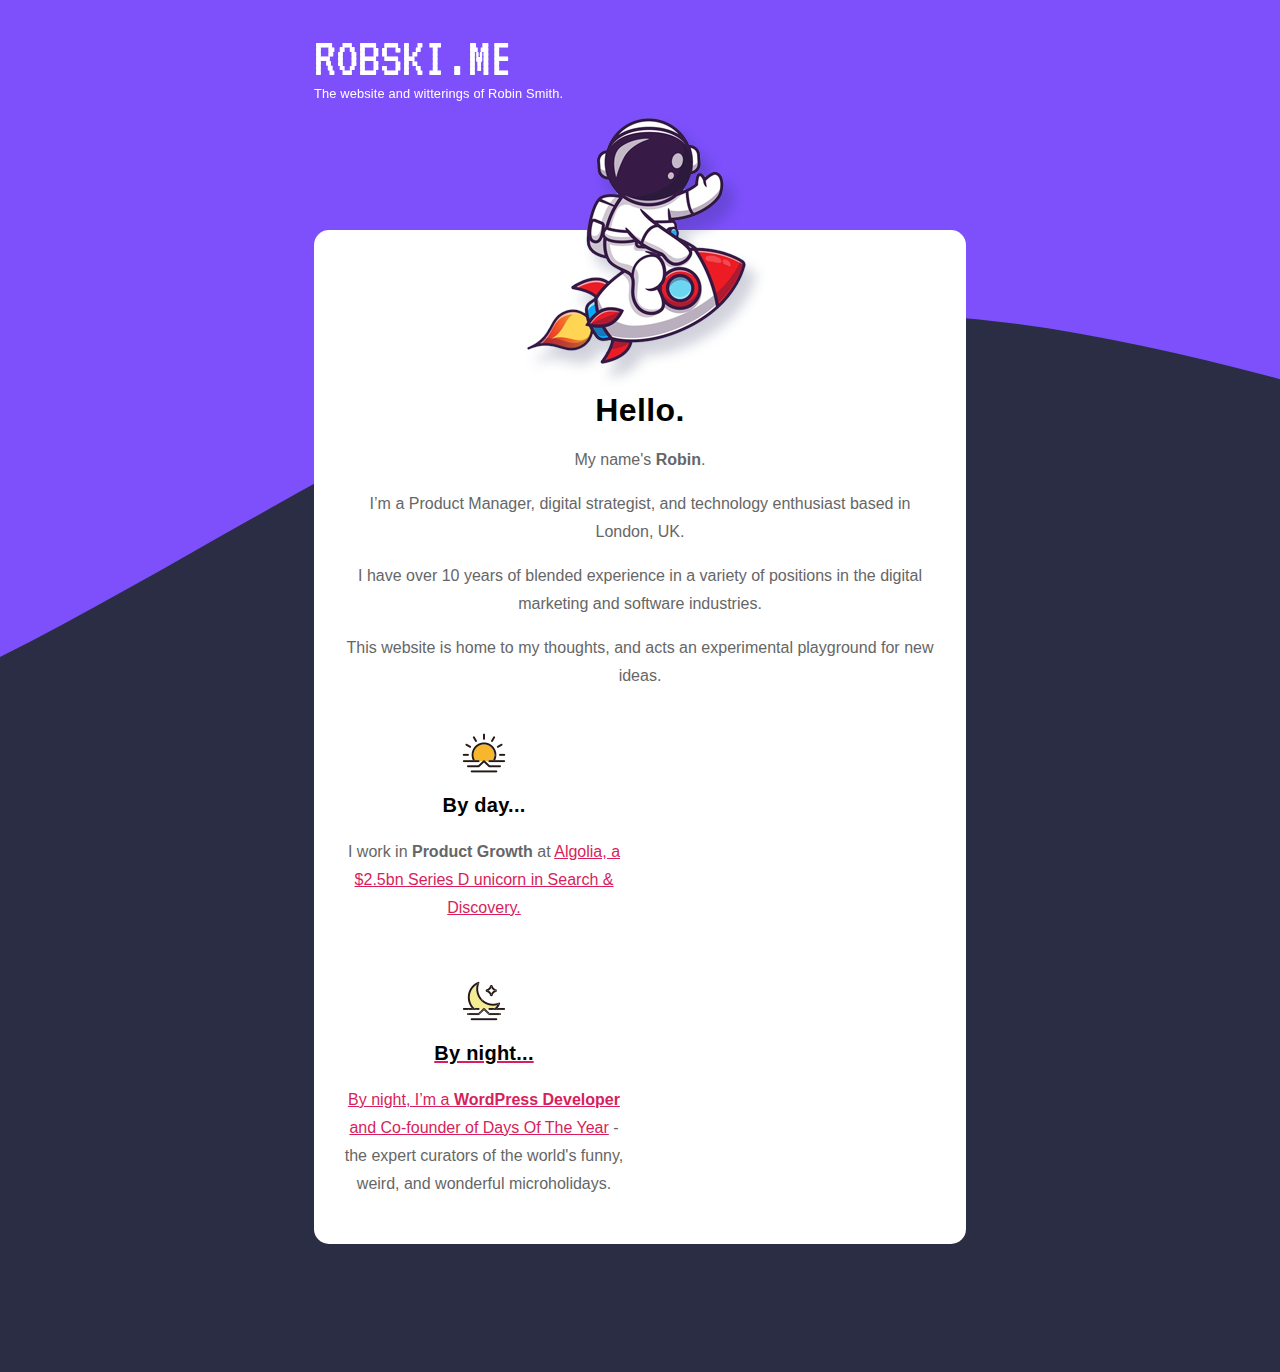
==== commit 8f5ac3f0: "Update index.html" ====
--- a/index.html
+++ b/index.html
@@ -1,61 +1,61 @@
-<!DOCTYPE html>
-<html lang="en-US">
-<head>
-  <meta charset="UTF-8">
-  <meta name="viewport" content="width=device-width, initial-scale=1">
-  <meta name="format-detection" content="telephone=no, email=no, address=no">
-  <meta http-equiv="x-ua-compatible" content="ie=edge">
-  <link rel="stylesheet" href="https://fonts.googleapis.com/css?family=VT323">
-    <title>robski.me &#8211; The website and witterings of Robin Smith.</title>
-<link rel='dns-prefetch' href='//s.w.org' />
-<link rel="alternate" type="application/rss+xml" title="robski.me &raquo; Feed" href="/feed/" />
-<link rel="alternate" type="application/rss+xml" title="robski.me &raquo; Comments Feed" href="/comments/feed/" />
-		<script type="text/javascript">
-			window._wpemojiSettings = {"baseUrl":"https:\/\/s.w.org\/images\/core\/emoji\/13.0.1\/72x72\/","ext":".png","svgUrl":"https:\/\/s.w.org\/images\/core\/emoji\/13.0.1\/svg\/","svgExt":".svg","source":{"concatemoji":"\/wp-includes\/js\/wp-emoji-release.min.js?ver=5.6.2"}};
-			!function(e,a,t){var n,r,o,i=a.createElement("canvas"),p=i.getContext&&i.getContext("2d");function s(e,t){var a=String.fromCharCode;p.clearRect(0,0,i.width,i.height),p.fillText(a.apply(this,e),0,0);e=i.toDataURL();return p.clearRect(0,0,i.width,i.height),p.fillText(a.apply(this,t),0,0),e===i.toDataURL()}function c(e){var t=a.createElement("script");t.src=e,t.defer=t.type="text/javascript",a.getElementsByTagName("head")[0].appendChild(t)}for(o=Array("flag","emoji"),t.supports={everything:!0,everythingExceptFlag:!0},r=0;r<o.length;r++)t.supports[o[r]]=function(e){if(!p||!p.fillText)return!1;switch(p.textBaseline="top",p.font="600 32px Arial",e){case"flag":return s([127987,65039,8205,9895,65039],[127987,65039,8203,9895,65039])?!1:!s([55356,56826,55356,56819],[55356,56826,8203,55356,56819])&&!s([55356,57332,56128,56423,56128,56418,56128,56421,56128,56430,56128,56423,56128,56447],[55356,57332,8203,56128,56423,8203,56128,56418,8203,56128,56421,8203,56128,56430,8203,56128,56423,8203,56128,56447]);case"emoji":return!s([55357,56424,8205,55356,57212],[55357,56424,8203,55356,57212])}return!1}(o[r]),t.supports.everything=t.supports.everything&&t.supports[o[r]],"flag"!==o[r]&&(t.supports.everythingExceptFlag=t.supports.everythingExceptFlag&&t.supports[o[r]]);t.supports.everythingExceptFlag=t.supports.everythingExceptFlag&&!t.supports.flag,t.DOMReady=!1,t.readyCallback=function(){t.DOMReady=!0},t.supports.everything||(n=function(){t.readyCallback()},a.addEventListener?(a.addEventListener("DOMContentLoaded",n,!1),e.addEventListener("load",n,!1)):(e.attachEvent("onload",n),a.attachEvent("onreadystatechange",function(){"complete"===a.readyState&&t.readyCallback()})),(n=t.source||{}).concatemoji?c(n.concatemoji):n.wpemoji&&n.twemoji&&(c(n.twemoji),c(n.wpemoji)))}(window,document,window._wpemojiSettings);
-		</script>
-		<style type="text/css">
-img.wp-smiley,
-img.emoji {
-	display: inline !important;
-	border: none !important;
-	box-shadow: none !important;
-	height: 1em !important;
-	width: 1em !important;
-	margin: 0 .07em !important;
-	vertical-align: -0.1em !important;
-	background: none !important;
-	padding: 0 !important;
-}
-</style>
-	<link rel='stylesheet' id='wp-block-library-css'  href='/wp-includes/css/dist/block-library/style.min.css?ver=5.6.2' type='text/css' media='all' />
-<link rel='stylesheet' id='wp-block-library-theme-css'  href='/wp-includes/css/dist/block-library/theme.min.css?ver=5.6.2' type='text/css' media='all' />
-<link rel='stylesheet' id='qroko-front-style-theme-light-css'  href='/wp-content/themes/qroko/assets/css/theme-light.css?ver=20210311105031' type='text/css' media='all' />
-<link rel='stylesheet' id='qroko-front-style-theme-dark-css'  href='/wp-content/themes/qroko/assets/css/theme-dark.css?ver=20210307111942' type='text/css' media='all' />
-<link rel='stylesheet' id='qroko-front-style-theme-variable-css'  href='/wp-content/themes/qroko/assets/css/theme-variable.css?ver=20210311105031' type='text/css' media='all' />
-<link rel='stylesheet' id='qroko-front-style-front-css'  href='/wp-content/themes/qroko/assets/css/front.css?ver=20210311105031' type='text/css' media='all' />
-<link rel='stylesheet' id='qroko-front-style-comment-css'  href='/wp-content/themes/qroko/assets/css/comment.css?ver=20210307111942' type='text/css' media='all' />
-<link rel='stylesheet' id='qroko-front-style-css'  href='/wp-content/themes/qroko/style.css?ver=20210307111942' type='text/css' media='all' />
-<style id='qroko-front-style-inline-css' type='text/css'>
-:root { --theme-site-width: 628px; }
-</style>
-<link rel="https://api.w.org/" href="/wp-json/" /><link rel="EditURI" type="application/rsd+xml" title="RSD" href="/xmlrpc.php?rsd" />
-<link rel="wlwmanifest" type="application/wlwmanifest+xml" href="/wp-includes/wlwmanifest.xml" /> 
-<meta name="generator" content="WordPress 5.6.2" />
-</head>
-<body class="home blog">
-  
-  <div class="wavy"></div>
-
-	<header class="app-header">
-	<a class="skip-link screen-reader-text" href="#app-main">
-		Skip to content	</a>
-	<div class="app-header-contents">
-		<div class="app-header-site">
-			<a class="app-header-site-name" href="/">
-			  robski.me			</a>
-			<h2 class="app-header-description">The website and witterings of Robin Smith.</h2>
-		</div>
+<!DOCTYPE html>
+<html lang="en-US">
+<head>
+  <meta charset="UTF-8">
+  <meta name="viewport" content="width=device-width, initial-scale=1">
+  <meta name="format-detection" content="telephone=no, email=no, address=no">
+  <meta http-equiv="x-ua-compatible" content="ie=edge">
+  <link rel="stylesheet" href="https://fonts.googleapis.com/css?family=VT323">
+    <title>robski.me &#8211; The website and witterings of Robin Smith.</title>
+<link rel='dns-prefetch' href='//s.w.org' />
+<link rel="alternate" type="application/rss+xml" title="robski.me &raquo; Feed" href="/feed/" />
+<link rel="alternate" type="application/rss+xml" title="robski.me &raquo; Comments Feed" href="/comments/feed/" />
+		<script type="text/javascript">
+			window._wpemojiSettings = {"baseUrl":"https:\/\/s.w.org\/images\/core\/emoji\/13.0.1\/72x72\/","ext":".png","svgUrl":"https:\/\/s.w.org\/images\/core\/emoji\/13.0.1\/svg\/","svgExt":".svg","source":{"concatemoji":"\/wp-includes\/js\/wp-emoji-release.min.js?ver=5.6.2"}};
+			!function(e,a,t){var n,r,o,i=a.createElement("canvas"),p=i.getContext&&i.getContext("2d");function s(e,t){var a=String.fromCharCode;p.clearRect(0,0,i.width,i.height),p.fillText(a.apply(this,e),0,0);e=i.toDataURL();return p.clearRect(0,0,i.width,i.height),p.fillText(a.apply(this,t),0,0),e===i.toDataURL()}function c(e){var t=a.createElement("script");t.src=e,t.defer=t.type="text/javascript",a.getElementsByTagName("head")[0].appendChild(t)}for(o=Array("flag","emoji"),t.supports={everything:!0,everythingExceptFlag:!0},r=0;r<o.length;r++)t.supports[o[r]]=function(e){if(!p||!p.fillText)return!1;switch(p.textBaseline="top",p.font="600 32px Arial",e){case"flag":return s([127987,65039,8205,9895,65039],[127987,65039,8203,9895,65039])?!1:!s([55356,56826,55356,56819],[55356,56826,8203,55356,56819])&&!s([55356,57332,56128,56423,56128,56418,56128,56421,56128,56430,56128,56423,56128,56447],[55356,57332,8203,56128,56423,8203,56128,56418,8203,56128,56421,8203,56128,56430,8203,56128,56423,8203,56128,56447]);case"emoji":return!s([55357,56424,8205,55356,57212],[55357,56424,8203,55356,57212])}return!1}(o[r]),t.supports.everything=t.supports.everything&&t.supports[o[r]],"flag"!==o[r]&&(t.supports.everythingExceptFlag=t.supports.everythingExceptFlag&&t.supports[o[r]]);t.supports.everythingExceptFlag=t.supports.everythingExceptFlag&&!t.supports.flag,t.DOMReady=!1,t.readyCallback=function(){t.DOMReady=!0},t.supports.everything||(n=function(){t.readyCallback()},a.addEventListener?(a.addEventListener("DOMContentLoaded",n,!1),e.addEventListener("load",n,!1)):(e.attachEvent("onload",n),a.attachEvent("onreadystatechange",function(){"complete"===a.readyState&&t.readyCallback()})),(n=t.source||{}).concatemoji?c(n.concatemoji):n.wpemoji&&n.twemoji&&(c(n.twemoji),c(n.wpemoji)))}(window,document,window._wpemojiSettings);
+		</script>
+		<style type="text/css">
+img.wp-smiley,
+img.emoji {
+	display: inline !important;
+	border: none !important;
+	box-shadow: none !important;
+	height: 1em !important;
+	width: 1em !important;
+	margin: 0 .07em !important;
+	vertical-align: -0.1em !important;
+	background: none !important;
+	padding: 0 !important;
+}
+</style>
+	<link rel='stylesheet' id='wp-block-library-css'  href='/wp-includes/css/dist/block-library/style.min.css?ver=5.6.2' type='text/css' media='all' />
+<link rel='stylesheet' id='wp-block-library-theme-css'  href='/wp-includes/css/dist/block-library/theme.min.css?ver=5.6.2' type='text/css' media='all' />
+<link rel='stylesheet' id='qroko-front-style-theme-light-css'  href='/wp-content/themes/qroko/assets/css/theme-light.css?ver=20210311105031' type='text/css' media='all' />
+<link rel='stylesheet' id='qroko-front-style-theme-dark-css'  href='/wp-content/themes/qroko/assets/css/theme-dark.css?ver=20210307111942' type='text/css' media='all' />
+<link rel='stylesheet' id='qroko-front-style-theme-variable-css'  href='/wp-content/themes/qroko/assets/css/theme-variable.css?ver=20210311105031' type='text/css' media='all' />
+<link rel='stylesheet' id='qroko-front-style-front-css'  href='/wp-content/themes/qroko/assets/css/front.css?ver=20210311105031' type='text/css' media='all' />
+<link rel='stylesheet' id='qroko-front-style-comment-css'  href='/wp-content/themes/qroko/assets/css/comment.css?ver=20210307111942' type='text/css' media='all' />
+<link rel='stylesheet' id='qroko-front-style-css'  href='/wp-content/themes/qroko/style.css?ver=20210307111942' type='text/css' media='all' />
+<style id='qroko-front-style-inline-css' type='text/css'>
+:root { --theme-site-width: 628px; }
+</style>
+<link rel="https://api.w.org/" href="/wp-json/" /><link rel="EditURI" type="application/rsd+xml" title="RSD" href="/xmlrpc.php?rsd" />
+<link rel="wlwmanifest" type="application/wlwmanifest+xml" href="/wp-includes/wlwmanifest.xml" /> 
+<meta name="generator" content="WordPress 5.6.2" />
+</head>
+<body class="home blog">
+  
+  <div class="wavy"></div>
+
+	<header class="app-header">
+	<a class="skip-link screen-reader-text" href="#app-main">
+		Skip to content	</a>
+	<div class="app-header-contents">
+		<div class="app-header-site">
+			<a class="app-header-site-name" href="/">
+			  robski.me			</a>
+			<h2 class="app-header-description">The website and witterings of Robin Smith.</h2>
+		</div>
 		<nav>
 	<!-- <ul class="app-header-nav">
 		<li><a href="">Thoughts</a></li>
@@ -63,58 +63,58 @@
 		<li><a href="/contact/">Contact</a></li>
 	</ul> -->
 </nav>
-	</div>
-
-</header>
-
-
-  <main class="app-main" id="app-main">
-	      <div class="app-contents">
-	<div class="app-contents__image">
-		<img class="floating-image" src="/wp-content/uploads/wave.png" alt="Robin Smith" />
-	</div>
-	<div class="app-contents__intro">
-		<div class="intro__content">
-			<h1>Hello.</h1>
-			<p>My name's <strong>Robin</strong>.</p>
-			<p>I’m a Product Manager, digital strategist, and technology enthusiast based in London, UK.</p>
-			<p>I have over 10 years of blended experience in a variety of positions in the digital marketing and software industries.</p>
-			<p>This website is home to my thoughts, and acts an experimental playground for new ideas.</p>
-		</div>
-	</div>
-	<div class="app-contents__bio">
-		<div class="bio__day">
-			<img src="/wp-content/uploads/day.png" alt="Robin Smith" />
-			<h3>By day...</h3>
-			<p>I’m passionate about building user-centred, hypothesis driven products as a <strong>SaaS Product Manager</strong>.</p>
-		</div>
-		<div class="bio__night">
-			<img src="/wp-content/uploads/night.png" alt="Robin Smith" />
-			<h3>By night...</h3>
-			<p>By night, I’m a <strong>WordPress Developer</strong> and Co-founder of <a href="https://www.daysoftheyear.com/" title="Days Of The Year">Days Of The Year</a> - the expert curators of the world's funny, weird, and wonderful microholidays.</p>
-		</div>
-	</div>
-
-	<!-- <div class="app-contents__skils">
-		<div class="skills__content">
-			<h1>Skills</h1>
-			<ul class="skills__list">
-				<li></li>
-
-			</ul>
-		</div>
-	</div> -->
-
-  <!-- <article id="post-" class="article">
-    <h1 class="article-title">
-      Thoughts  </h1>
-      </article> -->
-  </div>
-          </main>
-  
-<footer class="app-main" id="app-main">
-
-</footer>
-<script type='text/javascript' src='/wp-includes/js/wp-embed.min.js?ver=5.6.2' id='wp-embed-js'></script>
-</body>
-</html>
+	</div>
+
+</header>
+
+
+  <main class="app-main" id="app-main">
+	      <div class="app-contents">
+	<div class="app-contents__image">
+		<img class="floating-image" src="/wp-content/uploads/wave.png" alt="Robin Smith" />
+	</div>
+	<div class="app-contents__intro">
+		<div class="intro__content">
+			<h1>Hello.</h1>
+			<p>My name's <strong>Robin</strong>.</p>
+			<p>I’m a Product Manager, digital strategist, and technology enthusiast based in London, UK.</p>
+			<p>I have over 10 years of blended experience in a variety of positions in the digital marketing and software industries.</p>
+			<p>This website is home to my thoughts, and acts an experimental playground for new ideas.</p>
+		</div>
+	</div>
+	<div class="app-contents__bio">
+		<div class="bio__day">
+			<img src="/wp-content/uploads/day.png" alt="Robin Smith" />
+			<h3>By day...</h3>
+			<p>I work in <strong>Product Growth</strong> at <a href="https://www.algolia.com" title="Algolia">Algolia, a $2.5bn Series D unicorn in Search & Discovery.</p>
+		</div>
+		<div class="bio__night">
+			<img src="/wp-content/uploads/night.png" alt="Robin Smith" />
+			<h3>By night...</h3>
+			<p>By night, I’m a <strong>WordPress Developer</strong> and Co-founder of <a href="https://www.daysoftheyear.com/" title="Days Of The Year">Days Of The Year</a> - the expert curators of the world's funny, weird, and wonderful microholidays.</p>
+		</div>
+	</div>
+
+	<!-- <div class="app-contents__skils">
+		<div class="skills__content">
+			<h1>Skills</h1>
+			<ul class="skills__list">
+				<li></li>
+
+			</ul>
+		</div>
+	</div> -->
+
+  <!-- <article id="post-" class="article">
+    <h1 class="article-title">
+      Thoughts  </h1>
+      </article> -->
+  </div>
+          </main>
+  
+<footer class="app-main" id="app-main">
+
+</footer>
+<script type='text/javascript' src='/wp-includes/js/wp-embed.min.js?ver=5.6.2' id='wp-embed-js'></script>
+</body>
+</html>
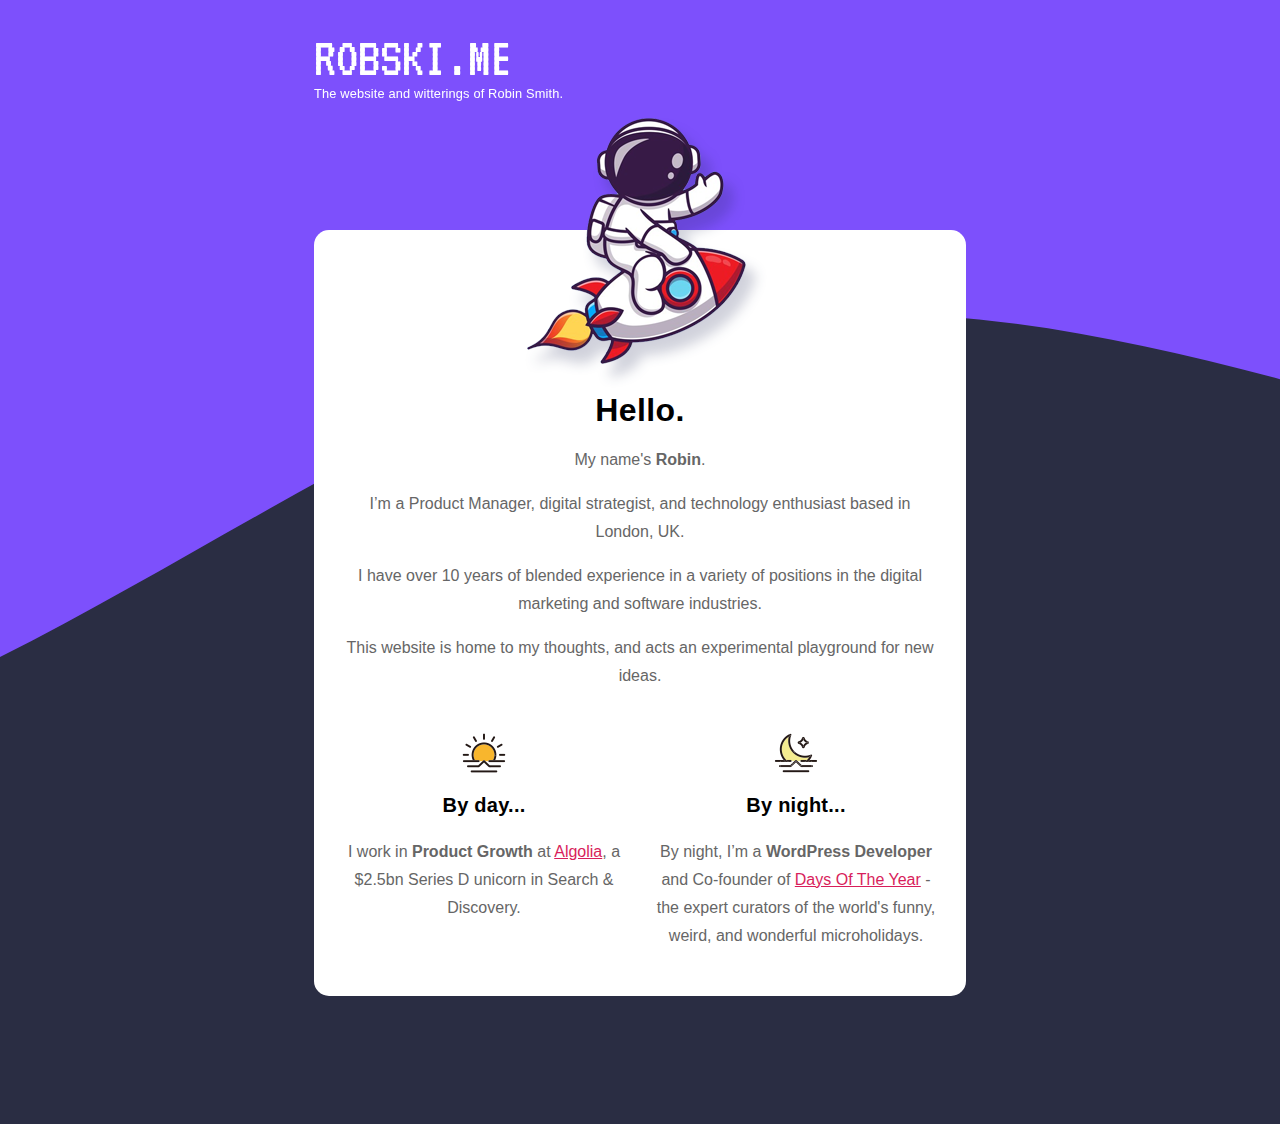
==== commit b47c9cec: "Update index.html" ====
--- a/index.html
+++ b/index.html
@@ -86,7 +86,7 @@
 		<div class="bio__day">
 			<img src="/wp-content/uploads/day.png" alt="Robin Smith" />
 			<h3>By day...</h3>
-			<p>I work in <strong>Product Growth</strong> at <a href="https://www.algolia.com" title="Algolia">Algolia, a $2.5bn Series D unicorn in Search & Discovery.</p>
+			<p>I work in <strong>Product Growth</strong> at <a href="https://www.algolia.com" title="Algolia">Algolia</a>, a $2.5bn Series D unicorn in Search & Discovery.</p>
 		</div>
 		<div class="bio__night">
 			<img src="/wp-content/uploads/night.png" alt="Robin Smith" />
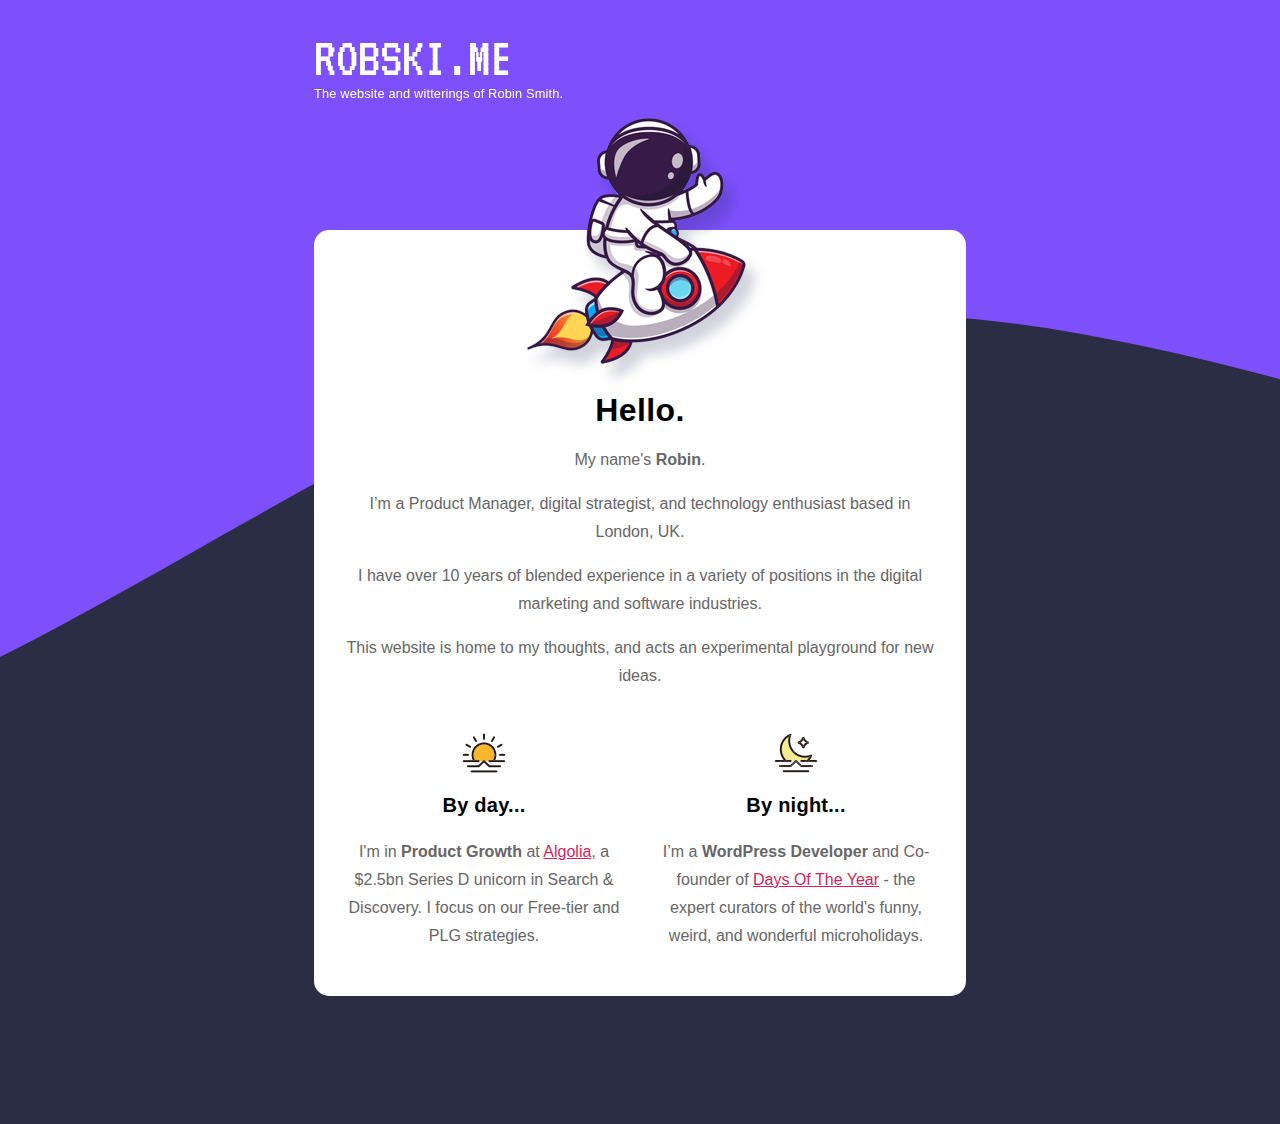
==== commit 475b9bca: "Update index.html" ====
--- a/index.html
+++ b/index.html
@@ -86,12 +86,12 @@
 		<div class="bio__day">
 			<img src="/wp-content/uploads/day.png" alt="Robin Smith" />
 			<h3>By day...</h3>
-			<p>I work in <strong>Product Growth</strong> at <a href="https://www.algolia.com" title="Algolia">Algolia</a>, a $2.5bn Series D unicorn in Search & Discovery.</p>
+			<p>I'm in <strong>Product Growth</strong> at <a href="https://www.algolia.com" title="Algolia">Algolia</a>, a $2.5bn Series D unicorn in Search & Discovery. I focus on our Free-tier and PLG strategies.</p>
 		</div>
 		<div class="bio__night">
 			<img src="/wp-content/uploads/night.png" alt="Robin Smith" />
 			<h3>By night...</h3>
-			<p>By night, I’m a <strong>WordPress Developer</strong> and Co-founder of <a href="https://www.daysoftheyear.com/" title="Days Of The Year">Days Of The Year</a> - the expert curators of the world's funny, weird, and wonderful microholidays.</p>
+			<p>I’m a <strong>WordPress Developer</strong> and Co-founder of <a href="https://www.daysoftheyear.com/" title="Days Of The Year">Days Of The Year</a> - the expert curators of the world's funny, weird, and wonderful microholidays.</p>
 		</div>
 	</div>
 
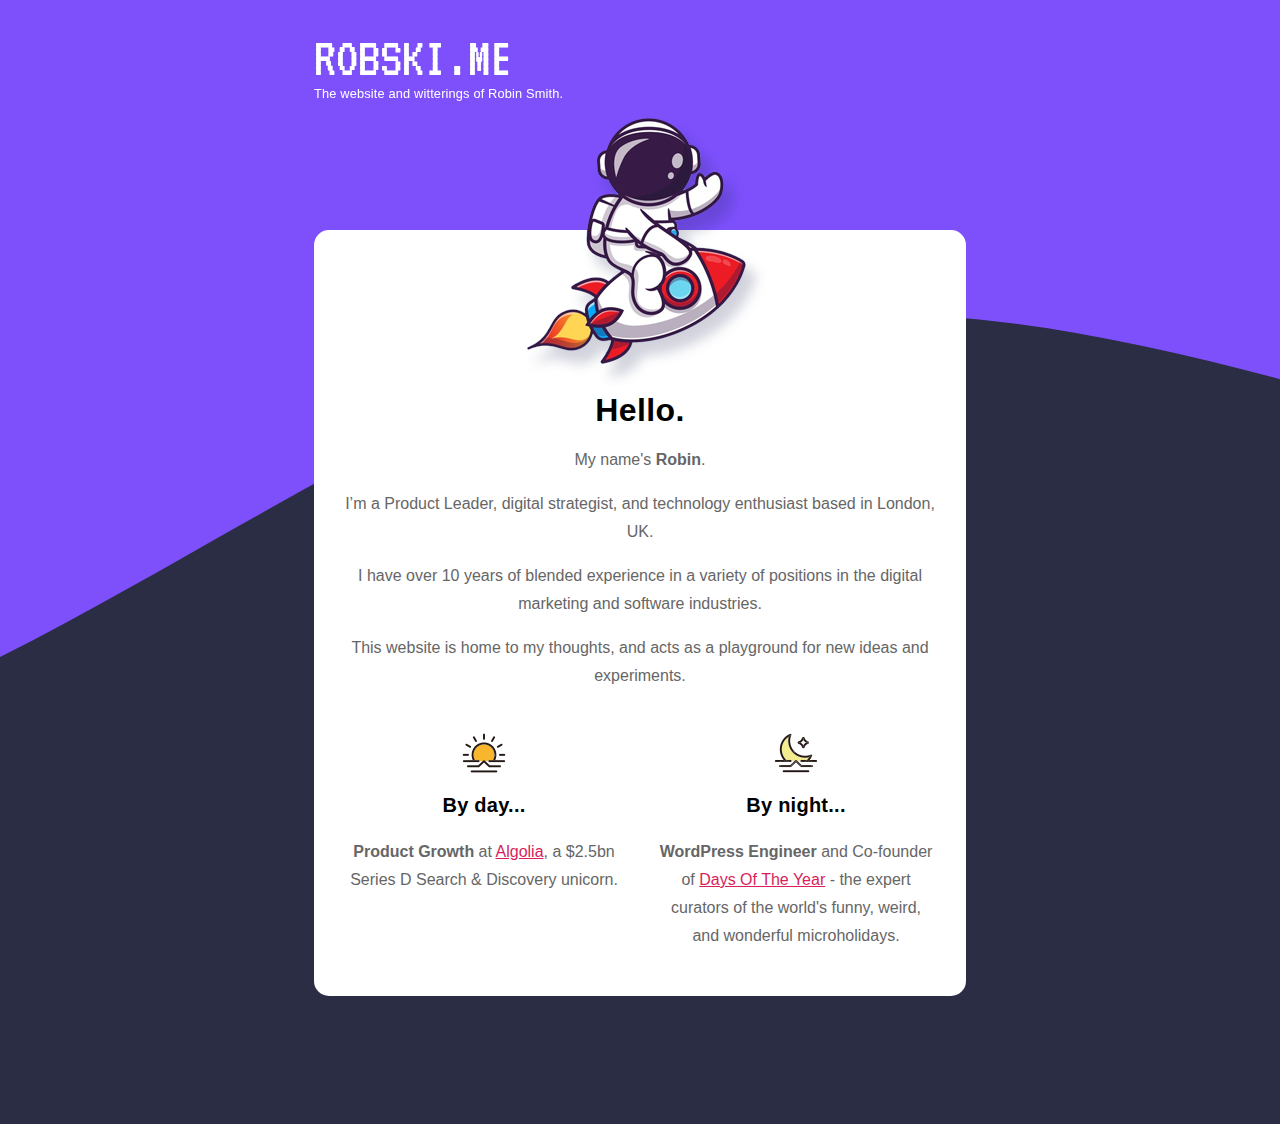
==== commit 6859fc1a: "Update index.html" ====
--- a/index.html
+++ b/index.html
@@ -77,21 +77,21 @@
 		<div class="intro__content">
 			<h1>Hello.</h1>
 			<p>My name's <strong>Robin</strong>.</p>
-			<p>I’m a Product Manager, digital strategist, and technology enthusiast based in London, UK.</p>
+			<p>I’m a Product Leader, digital strategist, and technology enthusiast based in London, UK.</p>
 			<p>I have over 10 years of blended experience in a variety of positions in the digital marketing and software industries.</p>
-			<p>This website is home to my thoughts, and acts an experimental playground for new ideas.</p>
+			<p>This website is home to my thoughts, and acts as a playground for new ideas and experiments.</p>
 		</div>
 	</div>
 	<div class="app-contents__bio">
 		<div class="bio__day">
 			<img src="/wp-content/uploads/day.png" alt="Robin Smith" />
 			<h3>By day...</h3>
-			<p>I'm in <strong>Product Growth</strong> at <a href="https://www.algolia.com" title="Algolia">Algolia</a>, a $2.5bn Series D unicorn in Search & Discovery. I focus on our Free-tier and PLG strategies.</p>
+			<p><strong>Product Growth</strong> at <a href="https://www.algolia.com" title="Algolia">Algolia</a>, a $2.5bn Series D Search & Discovery unicorn.</p>
 		</div>
 		<div class="bio__night">
 			<img src="/wp-content/uploads/night.png" alt="Robin Smith" />
 			<h3>By night...</h3>
-			<p>I’m a <strong>WordPress Developer</strong> and Co-founder of <a href="https://www.daysoftheyear.com/" title="Days Of The Year">Days Of The Year</a> - the expert curators of the world's funny, weird, and wonderful microholidays.</p>
+			<p><strong>WordPress Engineer</strong> and Co-founder of <a href="https://www.daysoftheyear.com/" title="Days Of The Year">Days Of The Year</a> - the expert curators of the world's funny, weird, and wonderful microholidays.</p>
 		</div>
 	</div>
 
